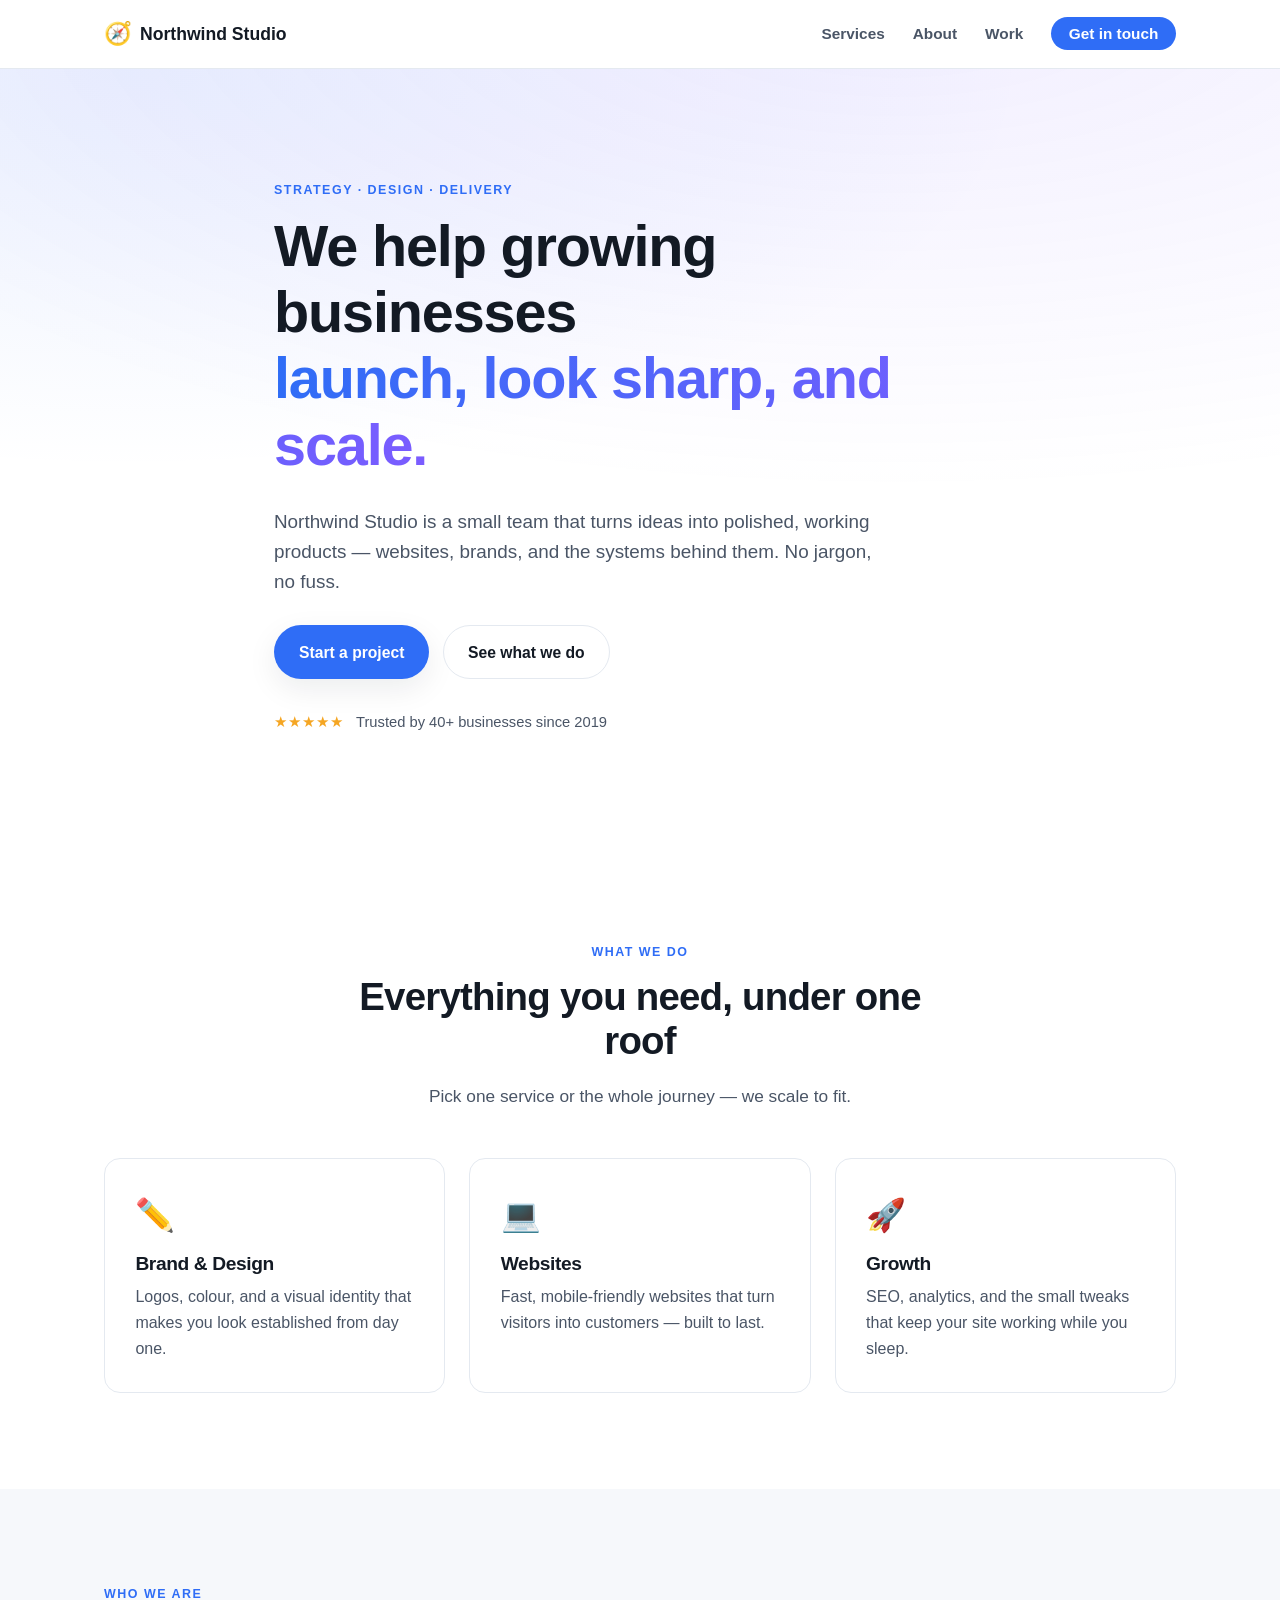
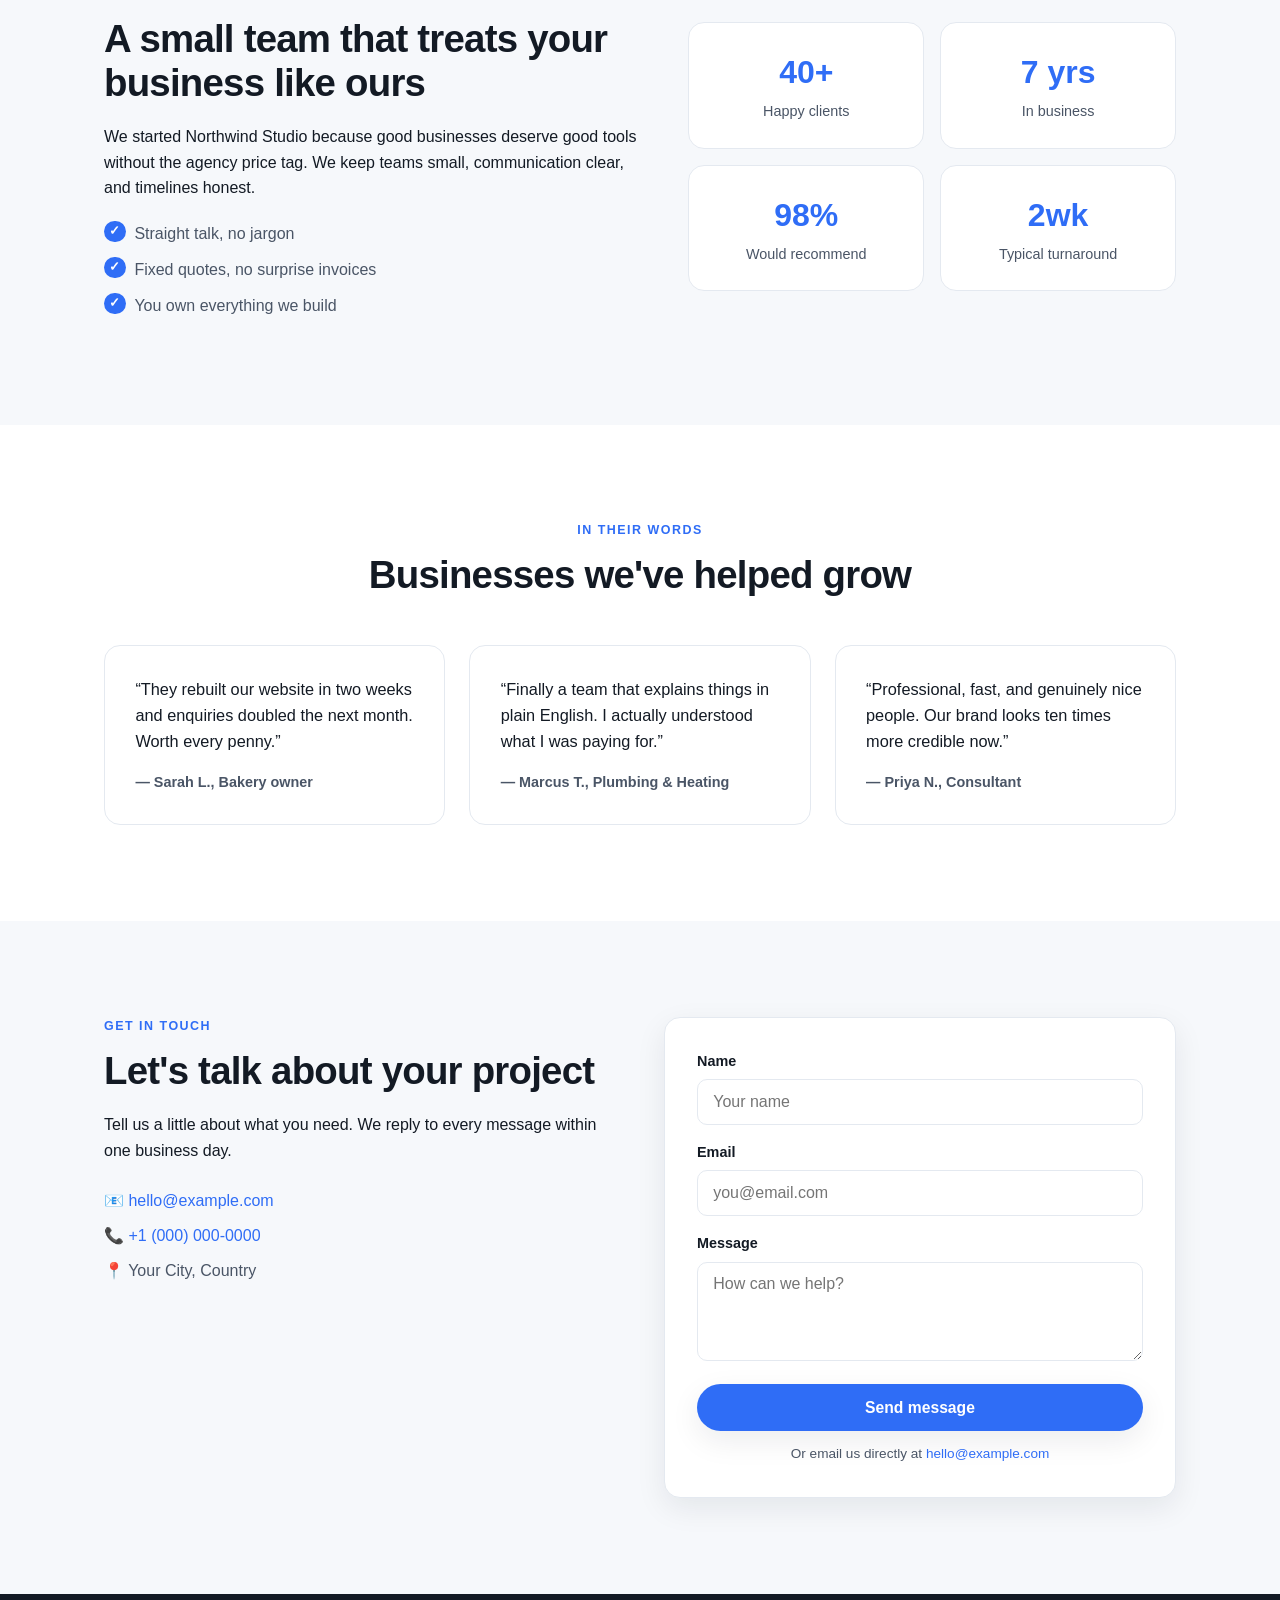
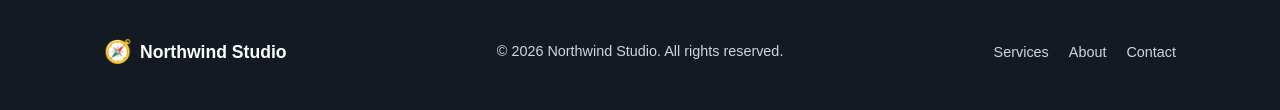
==== index.html @ 4a6dc057 "Add business website: responsive single-page site with hero, services, about, testimonials, and cont" ====
<!DOCTYPE html>
<html lang="en">
<head>
  <meta charset="UTF-8" />
  <meta name="viewport" content="width=device-width, initial-scale=1.0" />
  <title>Northwind Studio — Design & Build for Growing Businesses</title>
  <meta name="description" content="Northwind Studio helps growing businesses with strategy, design, and delivery. Get in touch for a free consultation." />

  <!-- Open Graph / social sharing -->
  <meta property="og:title" content="Northwind Studio" />
  <meta property="og:description" content="Design & build for growing businesses." />
  <meta property="og:type" content="website" />

  <link rel="preconnect" href="https://fonts.googleapis.com" />
  <link rel="stylesheet" href="styles.css" />
  <link rel="icon" href="data:image/svg+xml,<svg xmlns=%22http://www.w3.org/2000/svg%22 viewBox=%220 0 100 100%22><text y=%22.9em%22 font-size=%2290%22>🧭</text></svg>" />
</head>
<body>
  <!-- ===== Header ===== -->
  <header class="site-header" id="top">
    <div class="container header-inner">
      <a href="#top" class="brand">
        <span class="brand-mark">🧭</span>
        <span class="brand-name">Northwind&nbsp;Studio</span>
      </a>
      <nav class="nav" aria-label="Primary">
        <button class="nav-toggle" aria-label="Toggle menu" aria-expanded="false">
          <span></span><span></span><span></span>
        </button>
        <ul class="nav-links">
          <li><a href="#services">Services</a></li>
          <li><a href="#about">About</a></li>
          <li><a href="#work">Work</a></li>
          <li><a href="#contact" class="nav-cta">Get in touch</a></li>
        </ul>
      </nav>
    </div>
  </header>

  <main>
    <!-- ===== Hero ===== -->
    <section class="hero">
      <div class="container hero-inner">
        <p class="eyebrow">Strategy · Design · Delivery</p>
        <h1>We help growing businesses<br /><span class="grad">launch, look sharp, and scale.</span></h1>
        <p class="lead">
          Northwind Studio is a small team that turns ideas into polished, working products —
          websites, brands, and the systems behind them. No jargon, no fuss.
        </p>
        <div class="hero-actions">
          <a href="#contact" class="btn btn-primary">Start a project</a>
          <a href="#services" class="btn btn-ghost">See what we do</a>
        </div>
        <div class="trust">
          <span>★★★★★</span>
          <p>Trusted by 40+ businesses since 2019</p>
        </div>
      </div>
    </section>

    <!-- ===== Services ===== -->
    <section class="section" id="services">
      <div class="container">
        <div class="section-head">
          <p class="eyebrow">What we do</p>
          <h2>Everything you need, under one roof</h2>
          <p class="section-sub">Pick one service or the whole journey — we scale to fit.</p>
        </div>
        <div class="grid grid-3">
          <article class="card">
            <div class="card-icon">✏️</div>
            <h3>Brand &amp; Design</h3>
            <p>Logos, colour, and a visual identity that makes you look established from day one.</p>
          </article>
          <article class="card">
            <div class="card-icon">💻</div>
            <h3>Websites</h3>
            <p>Fast, mobile-friendly websites that turn visitors into customers — built to last.</p>
          </article>
          <article class="card">
            <div class="card-icon">🚀</div>
            <h3>Growth</h3>
            <p>SEO, analytics, and the small tweaks that keep your site working while you sleep.</p>
          </article>
        </div>
      </div>
    </section>

    <!-- ===== About ===== -->
    <section class="section section-alt" id="about">
      <div class="container about-inner">
        <div class="about-text">
          <p class="eyebrow">Who we are</p>
          <h2>A small team that treats your business like ours</h2>
          <p>
            We started Northwind Studio because good businesses deserve good tools without the
            agency price tag. We keep teams small, communication clear, and timelines honest.
          </p>
          <ul class="checklist">
            <li>Straight talk, no jargon</li>
            <li>Fixed quotes, no surprise invoices</li>
            <li>You own everything we build</li>
          </ul>
        </div>
        <div class="about-stats">
          <div class="stat"><strong>40+</strong><span>Happy clients</span></div>
          <div class="stat"><strong>7&nbsp;yrs</strong><span>In business</span></div>
          <div class="stat"><strong>98%</strong><span>Would recommend</span></div>
          <div class="stat"><strong>2wk</strong><span>Typical turnaround</span></div>
        </div>
      </div>
    </section>

    <!-- ===== Work / testimonials ===== -->
    <section class="section" id="work">
      <div class="container">
        <div class="section-head">
          <p class="eyebrow">In their words</p>
          <h2>Businesses we've helped grow</h2>
        </div>
        <div class="grid grid-3">
          <blockquote class="quote">
            <p>“They rebuilt our website in two weeks and enquiries doubled the next month. Worth every penny.”</p>
            <footer>— Sarah L., Bakery owner</footer>
          </blockquote>
          <blockquote class="quote">
            <p>“Finally a team that explains things in plain English. I actually understood what I was paying for.”</p>
            <footer>— Marcus T., Plumbing &amp; Heating</footer>
          </blockquote>
          <blockquote class="quote">
            <p>“Professional, fast, and genuinely nice people. Our brand looks ten times more credible now.”</p>
            <footer>— Priya N., Consultant</footer>
          </blockquote>
        </div>
      </div>
    </section>

    <!-- ===== Contact ===== -->
    <section class="section section-alt" id="contact">
      <div class="container contact-inner">
        <div class="contact-text">
          <p class="eyebrow">Get in touch</p>
          <h2>Let's talk about your project</h2>
          <p>Tell us a little about what you need. We reply to every message within one business day.</p>
          <ul class="contact-details">
            <li>📧 <a href="mailto:hello@example.com">hello@example.com</a></li>
            <li>📞 <a href="tel:+10000000000">+1 (000) 000-0000</a></li>
            <li>📍 Your City, Country</li>
          </ul>
        </div>
        <!-- NOTE: Replace the form 'action' below with your free Formspree endpoint (see README) -->
        <form class="contact-form" action="https://formspree.io/f/your-form-id" method="POST">
          <label>
            Name
            <input type="text" name="name" required placeholder="Your name" />
          </label>
          <label>
            Email
            <input type="email" name="email" required placeholder="you@email.com" />
          </label>
          <label>
            Message
            <textarea name="message" rows="4" required placeholder="How can we help?"></textarea>
          </label>
          <button type="submit" class="btn btn-primary btn-block">Send message</button>
          <p class="form-note">Or email us directly at <a href="mailto:hello@example.com">hello@example.com</a></p>
        </form>
      </div>
    </section>
  </main>

  <!-- ===== Footer ===== -->
  <footer class="site-footer">
    <div class="container footer-inner">
      <div class="brand">
        <span class="brand-mark">🧭</span>
        <span class="brand-name">Northwind&nbsp;Studio</span>
      </div>
      <p class="footer-copy">© <span id="year"></span> Northwind Studio. All rights reserved.</p>
      <ul class="footer-links">
        <li><a href="#services">Services</a></li>
        <li><a href="#about">About</a></li>
        <li><a href="#contact">Contact</a></li>
      </ul>
    </div>
  </footer>

  <script src="script.js"></script>
</body>
</html>
---- styles.css ----
/* ===== Design tokens ===== */
:root {
  --bg: #ffffff;
  --bg-alt: #f6f8fb;
  --ink: #131a24;
  --ink-soft: #4a5566;
  --brand: #2f6df6;
  --brand-2: #7b5cff;
  --line: #e4e9f0;
  --radius: 16px;
  --shadow: 0 10px 30px rgba(19, 26, 36, 0.08);
  --container: 1120px;
  --font: -apple-system, BlinkMacSystemFont, "Segoe UI", Roboto, Helvetica, Arial, sans-serif;
}

* { box-sizing: border-box; }
html { scroll-behavior: smooth; }
body {
  margin: 0;
  font-family: var(--font);
  color: var(--ink);
  background: var(--bg);
  line-height: 1.6;
  -webkit-font-smoothing: antialiased;
}
h1, h2, h3 { line-height: 1.15; letter-spacing: -0.02em; margin: 0 0 0.5em; }
h1 { font-size: clamp(2.1rem, 5vw, 3.6rem); font-weight: 800; }
h2 { font-size: clamp(1.6rem, 3.5vw, 2.4rem); font-weight: 750; }
h3 { font-size: 1.2rem; font-weight: 700; }
p { margin: 0 0 1rem; }
a { color: inherit; text-decoration: none; }

.container { width: 100%; max-width: var(--container); margin: 0 auto; padding: 0 24px; }
.grad {
  background: linear-gradient(90deg, var(--brand), var(--brand-2));
  -webkit-background-clip: text; background-clip: text; color: transparent;
}
.eyebrow {
  text-transform: uppercase; letter-spacing: 0.12em; font-size: 0.78rem;
  font-weight: 700; color: var(--brand); margin: 0 0 0.75rem;
}

/* ===== Buttons ===== */
.btn {
  display: inline-block; padding: 0.85rem 1.5rem; border-radius: 999px;
  font-weight: 650; font-size: 0.98rem; cursor: pointer; border: 1.5px solid transparent;
  transition: transform 0.15s ease, box-shadow 0.15s ease, background 0.15s ease;
}
.btn:hover { transform: translateY(-2px); }
.btn-primary { background: var(--brand); color: #fff; box-shadow: var(--shadow); }
.btn-primary:hover { background: #1f5be0; }
.btn-ghost { border-color: var(--line); color: var(--ink); }
.btn-ghost:hover { border-color: var(--brand); color: var(--brand); }
.btn-block { width: 100%; text-align: center; }

/* ===== Header ===== */
.site-header {
  position: sticky; top: 0; z-index: 50;
  background: rgba(255, 255, 255, 0.85); backdrop-filter: blur(10px);
  border-bottom: 1px solid var(--line);
}
.header-inner { display: flex; align-items: center; justify-content: space-between; height: 68px; }
.brand { display: flex; align-items: center; gap: 0.5rem; font-weight: 800; font-size: 1.1rem; }
.brand-mark { font-size: 1.4rem; }
.nav-links { display: flex; align-items: center; gap: 1.75rem; list-style: none; margin: 0; padding: 0; }
.nav-links a { color: var(--ink-soft); font-weight: 550; font-size: 0.96rem; }
.nav-links a:hover { color: var(--ink); }
.nav-cta { background: var(--brand); color: #fff !important; padding: 0.5rem 1.1rem; border-radius: 999px; }
.nav-cta:hover { background: #1f5be0; }
.nav-toggle { display: none; flex-direction: column; gap: 5px; background: none; border: 0; cursor: pointer; padding: 8px; }
.nav-toggle span { width: 24px; height: 2px; background: var(--ink); border-radius: 2px; transition: 0.2s; }

/* ===== Hero ===== */
.hero { padding: clamp(3.5rem, 9vw, 7rem) 0; background:
  radial-gradient(1200px 500px at 70% -10%, rgba(123, 92, 255, 0.10), transparent),
  radial-gradient(900px 400px at 10% 0%, rgba(47, 109, 246, 0.10), transparent); }
.hero-inner { max-width: 780px; }
.lead { font-size: 1.18rem; color: var(--ink-soft); max-width: 620px; }
.hero-actions { display: flex; gap: 0.85rem; flex-wrap: wrap; margin: 1.75rem 0 2rem; }
.trust { display: flex; align-items: center; gap: 0.75rem; color: var(--ink-soft); font-size: 0.92rem; }
.trust span { color: #f5a623; letter-spacing: 1px; }
.trust p { margin: 0; }

/* ===== Sections ===== */
.section { padding: clamp(3.5rem, 8vw, 6rem) 0; }
.section-alt { background: var(--bg-alt); }
.section-head { text-align: center; max-width: 640px; margin: 0 auto 3rem; }
.section-sub { color: var(--ink-soft); font-size: 1.08rem; }

/* ===== Grid / cards ===== */
.grid { display: grid; gap: 1.5rem; }
.grid-3 { grid-template-columns: repeat(3, 1fr); }
.card {
  background: var(--bg); border: 1px solid var(--line); border-radius: var(--radius);
  padding: 1.9rem; transition: transform 0.18s ease, box-shadow 0.18s ease;
}
.card:hover { transform: translateY(-4px); box-shadow: var(--shadow); }
.card-icon { font-size: 2rem; margin-bottom: 0.75rem; }
.card p { color: var(--ink-soft); margin: 0; }

/* ===== About ===== */
.about-inner { display: grid; grid-template-columns: 1.1fr 1fr; gap: 3rem; align-items: center; }
.checklist { list-style: none; padding: 0; margin: 1.25rem 0 0; }
.checklist li { position: relative; padding-left: 1.9rem; margin-bottom: 0.65rem; color: var(--ink-soft); }
.checklist li::before {
  content: "✓"; position: absolute; left: 0; top: 0;
  width: 1.35rem; height: 1.35rem; background: var(--brand); color: #fff;
  border-radius: 50%; display: grid; place-items: center; font-size: 0.8rem; font-weight: 700;
}
.about-stats { display: grid; grid-template-columns: 1fr 1fr; gap: 1rem; }
.stat {
  background: var(--bg); border: 1px solid var(--line); border-radius: var(--radius);
  padding: 1.5rem; text-align: center;
}
.stat strong { display: block; font-size: 2rem; font-weight: 800; color: var(--brand); }
.stat span { color: var(--ink-soft); font-size: 0.9rem; }

/* ===== Quotes ===== */
.quote {
  margin: 0; background: var(--bg); border: 1px solid var(--line);
  border-radius: var(--radius); padding: 1.9rem;
}
.quote p { font-size: 1.02rem; }
.quote footer { color: var(--ink-soft); font-size: 0.9rem; font-weight: 600; }

/* ===== Contact ===== */
.contact-inner { display: grid; grid-template-columns: 1fr 1fr; gap: 3rem; align-items: start; }
.contact-details { list-style: none; padding: 0; margin: 1.5rem 0 0; }
.contact-details li { margin-bottom: 0.6rem; color: var(--ink-soft); }
.contact-details a { color: var(--brand); }
.contact-form {
  background: var(--bg); border: 1px solid var(--line);
  border-radius: var(--radius); padding: 2rem; box-shadow: var(--shadow);
}
.contact-form label { display: block; font-weight: 600; font-size: 0.9rem; margin-bottom: 1rem; }
.contact-form input, .contact-form textarea {
  width: 100%; margin-top: 0.4rem; padding: 0.8rem 0.95rem;
  border: 1.5px solid var(--line); border-radius: 10px; font-family: inherit; font-size: 1rem;
}
.contact-form input:focus, .contact-form textarea:focus {
  outline: none; border-color: var(--brand); box-shadow: 0 0 0 3px rgba(47, 109, 246, 0.15);
}
.form-note { font-size: 0.85rem; color: var(--ink-soft); text-align: center; margin: 0.75rem 0 0; }
.form-note a { color: var(--brand); }

/* ===== Footer ===== */
.site-footer { background: var(--ink); color: #cfd6e0; padding: 2.5rem 0; }
.footer-inner { display: flex; align-items: center; justify-content: space-between; flex-wrap: wrap; gap: 1rem; }
.site-footer .brand { color: #fff; }
.footer-copy { margin: 0; font-size: 0.9rem; }
.footer-links { display: flex; gap: 1.25rem; list-style: none; margin: 0; padding: 0; }
.footer-links a { color: #cfd6e0; font-size: 0.9rem; }
.footer-links a:hover { color: #fff; }

/* ===== Responsive ===== */
@media (max-width: 860px) {
  .grid-3 { grid-template-columns: 1fr; }
  .about-inner, .contact-inner { grid-template-columns: 1fr; }
  .nav-toggle { display: flex; }
  .nav-links {
    position: absolute; top: 68px; right: 0; left: 0;
    flex-direction: column; align-items: flex-start; gap: 0;
    background: var(--bg); border-bottom: 1px solid var(--line);
    padding: 0.5rem 24px 1rem; display: none;
  }
  .nav-links.open { display: flex; }
  .nav-links li { width: 100%; padding: 0.6rem 0; }
  .nav-cta { display: inline-block; }
}
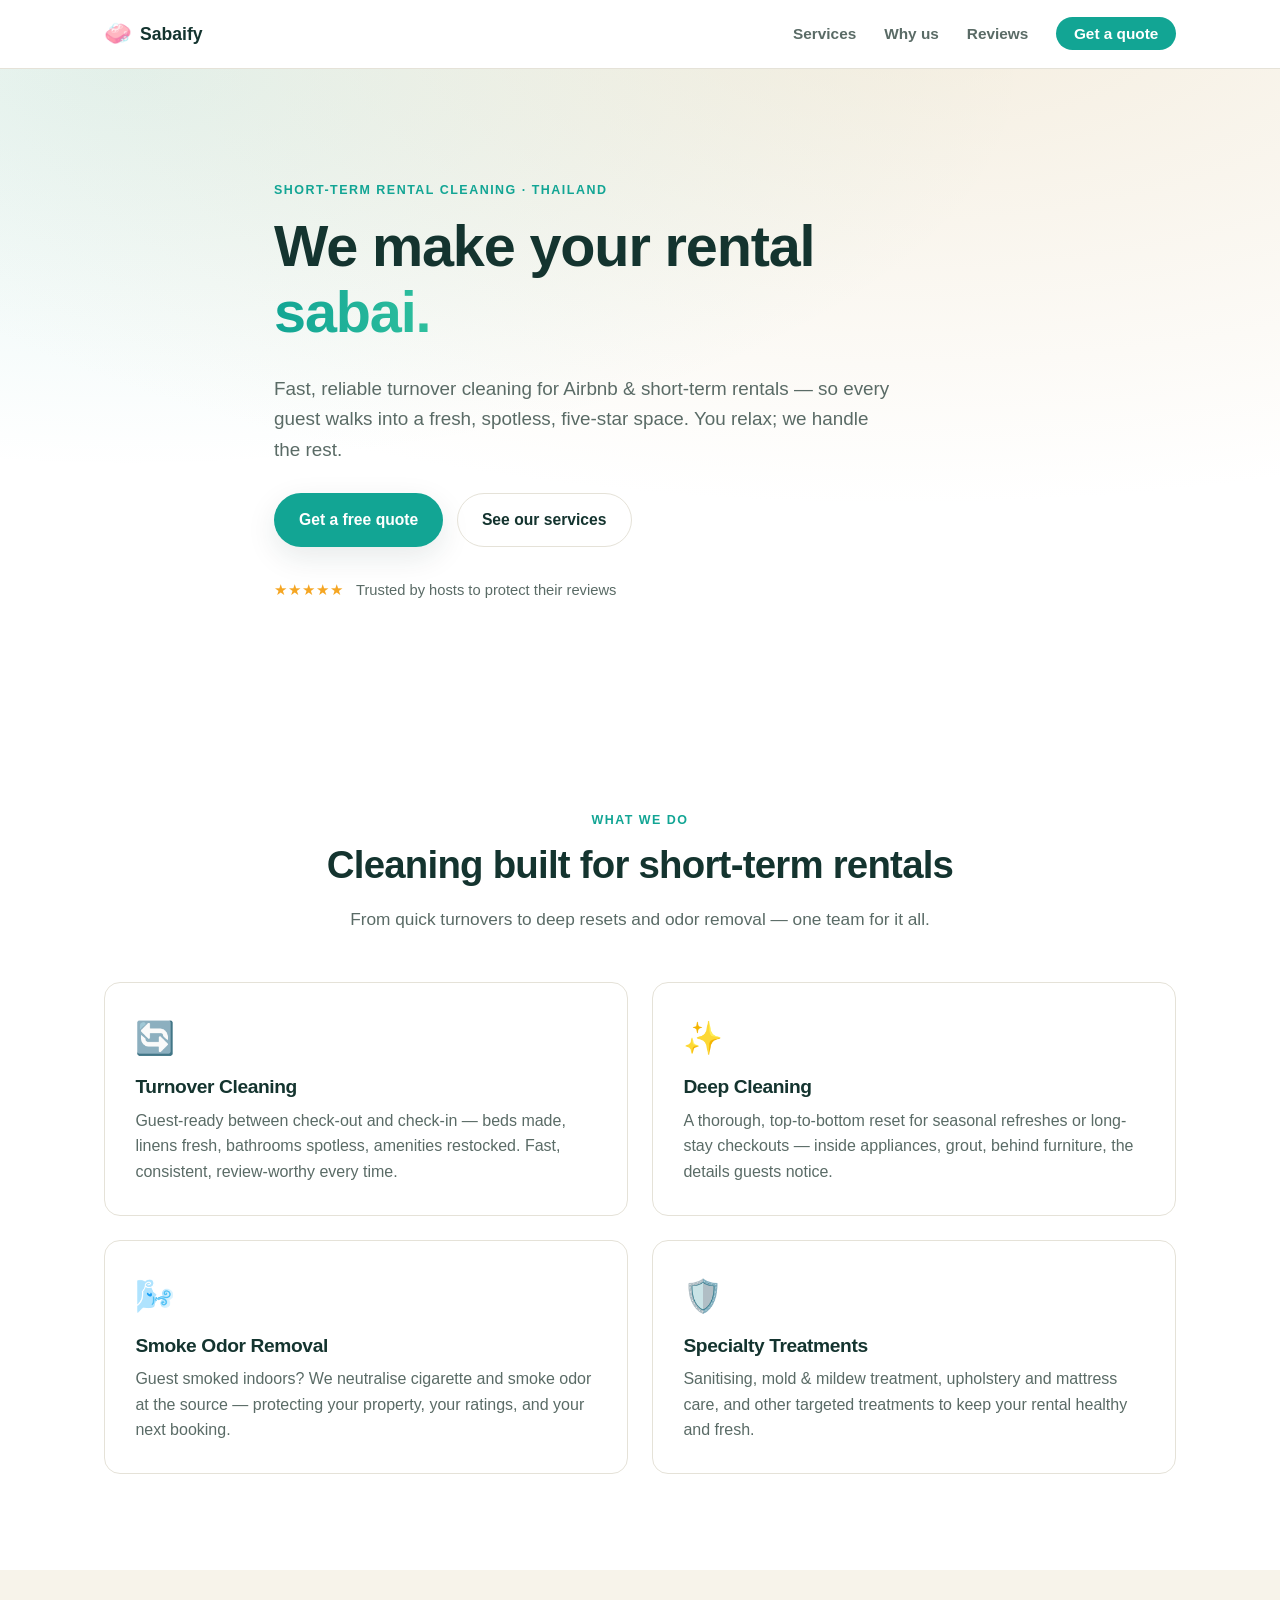
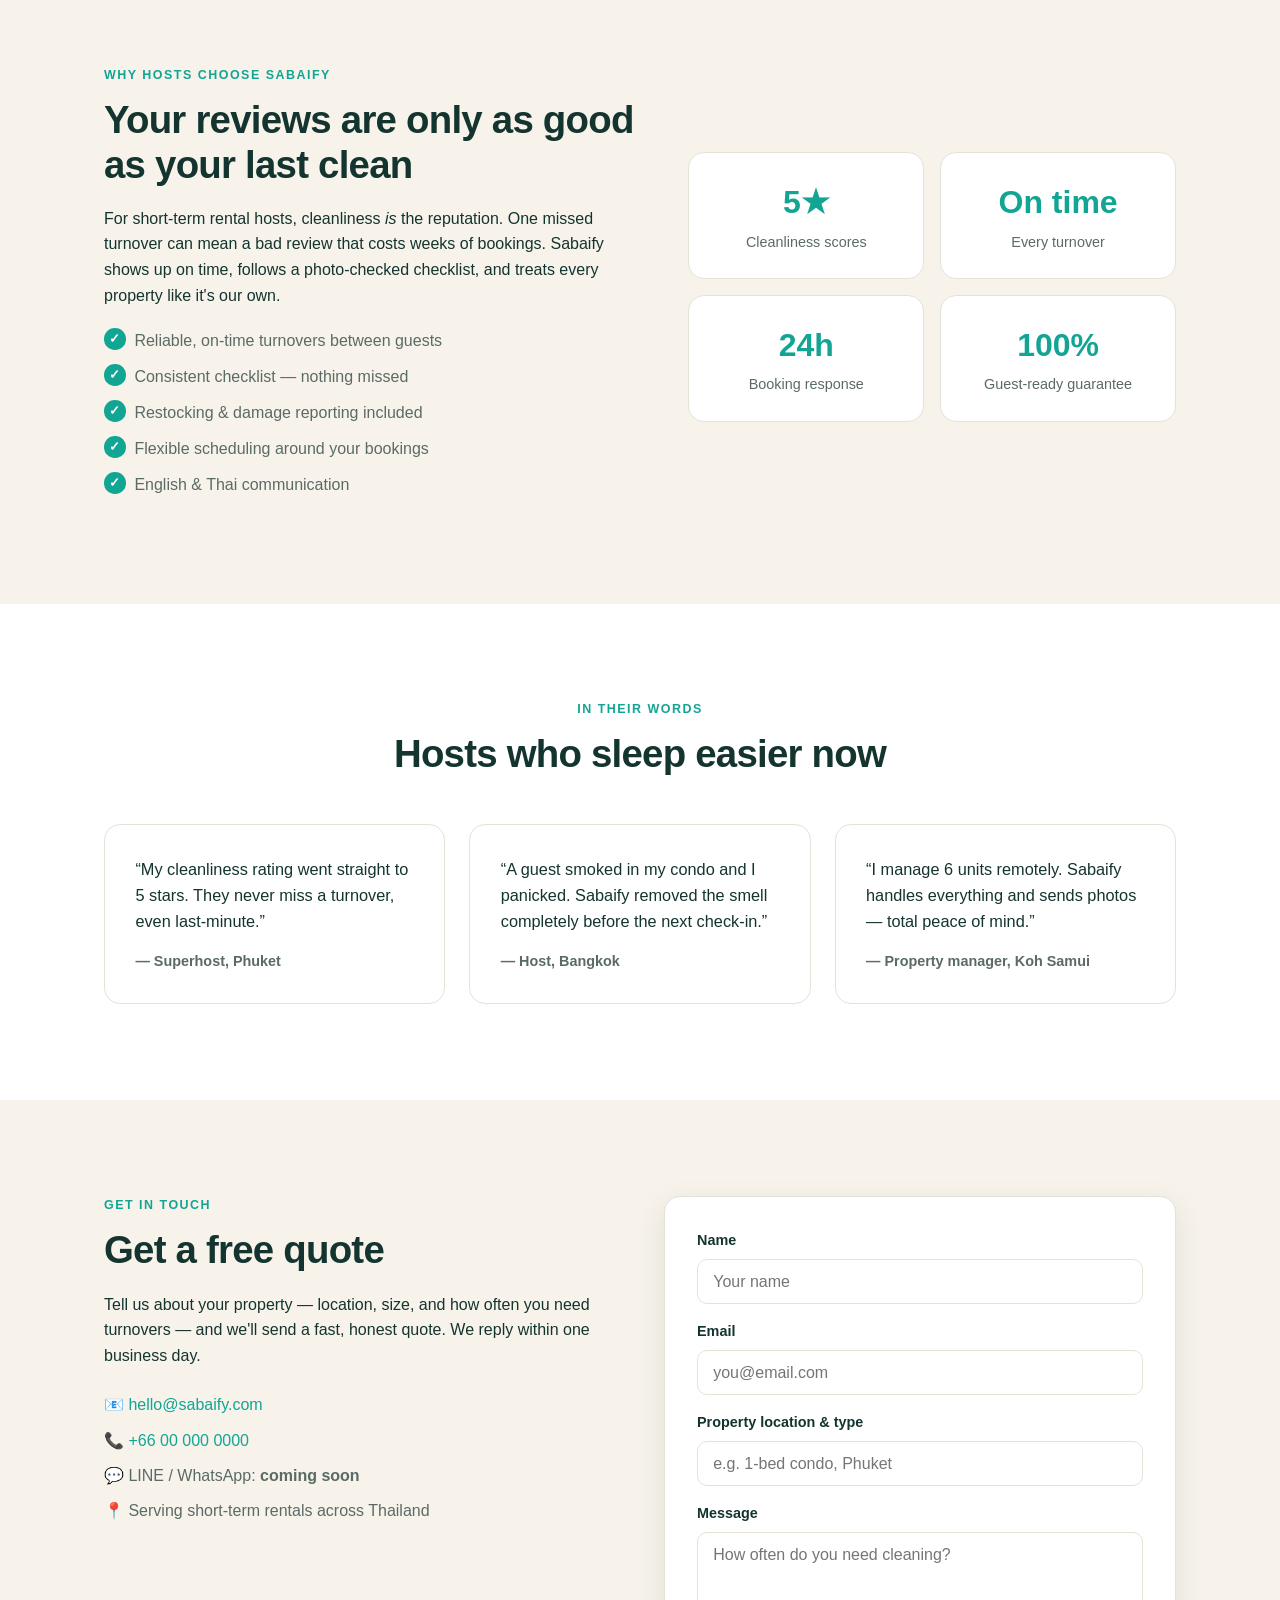
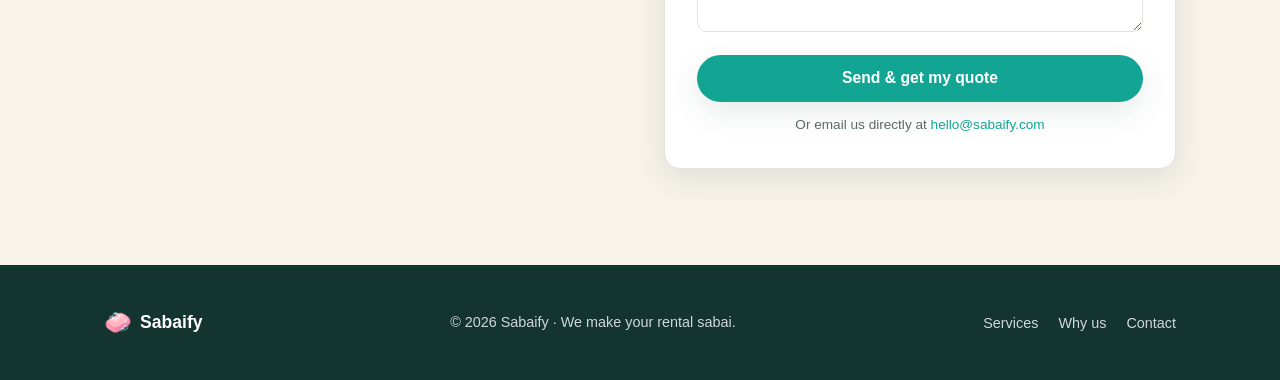
==== commit 31d649b4: "Rebrand site to Sabaify: STR cleaning content, tropical teal + sand palette - Update hero, services " ====
--- a/index.html
+++ b/index.html
@@ -3,25 +3,24 @@
 <head>
   <meta charset="UTF-8" />
   <meta name="viewport" content="width=device-width, initial-scale=1.0" />
-  <title>Northwind Studio — Design & Build for Growing Businesses</title>
-  <meta name="description" content="Northwind Studio helps growing businesses with strategy, design, and delivery. Get in touch for a free consultation." />
+  <title>Sabaify — Airbnb & Short-Term Rental Cleaning in Thailand</title>
+  <meta name="description" content="Sabaify makes your short-term rental sabai — fresh, spotless and guest-ready. Turnover cleaning, deep cleans, smoke odor removal and specialty treatments across Thailand." />
 
   <!-- Open Graph / social sharing -->
-  <meta property="og:title" content="Northwind Studio" />
-  <meta property="og:description" content="Design & build for growing businesses." />
+  <meta property="og:title" content="Sabaify — We make your rental sabai" />
+  <meta property="og:description" content="Turnover cleaning, deep cleans, smoke odor removal & treatments for short-term rentals in Thailand." />
   <meta property="og:type" content="website" />
 
-  <link rel="preconnect" href="https://fonts.googleapis.com" />
   <link rel="stylesheet" href="styles.css" />
-  <link rel="icon" href="data:image/svg+xml,<svg xmlns=%22http://www.w3.org/2000/svg%22 viewBox=%220 0 100 100%22><text y=%22.9em%22 font-size=%2290%22>🧭</text></svg>" />
+  <link rel="icon" href="data:image/svg+xml,<svg xmlns=%22http://www.w3.org/2000/svg%22 viewBox=%220 0 100 100%22><text y=%22.9em%22 font-size=%2290%22>🧼</text></svg>" />
 </head>
 <body>
   <!-- ===== Header ===== -->
   <header class="site-header" id="top">
     <div class="container header-inner">
       <a href="#top" class="brand">
-        <span class="brand-mark">🧭</span>
-        <span class="brand-name">Northwind&nbsp;Studio</span>
+        <span class="brand-mark">🧼</span>
+        <span class="brand-name">Sabaify</span>
       </a>
       <nav class="nav" aria-label="Primary">
         <button class="nav-toggle" aria-label="Toggle menu" aria-expanded="false">
@@ -29,9 +28,9 @@
         </button>
         <ul class="nav-links">
           <li><a href="#services">Services</a></li>
-          <li><a href="#about">About</a></li>
-          <li><a href="#work">Work</a></li>
-          <li><a href="#contact" class="nav-cta">Get in touch</a></li>
+          <li><a href="#why">Why us</a></li>
+          <li><a href="#reviews">Reviews</a></li>
+          <li><a href="#contact" class="nav-cta">Get a quote</a></li>
         </ul>
       </nav>
     </div>
@@ -41,19 +40,19 @@
     <!-- ===== Hero ===== -->
     <section class="hero">
       <div class="container hero-inner">
-        <p class="eyebrow">Strategy · Design · Delivery</p>
-        <h1>We help growing businesses<br /><span class="grad">launch, look sharp, and scale.</span></h1>
+        <p class="eyebrow">Short-term rental cleaning · Thailand</p>
+        <h1>We make your rental<br /><span class="grad">sabai.</span></h1>
         <p class="lead">
-          Northwind Studio is a small team that turns ideas into polished, working products —
-          websites, brands, and the systems behind them. No jargon, no fuss.
+          Fast, reliable turnover cleaning for Airbnb &amp; short-term rentals — so every guest
+          walks into a fresh, spotless, five-star space. You relax; we handle the rest.
         </p>
         <div class="hero-actions">
-          <a href="#contact" class="btn btn-primary">Start a project</a>
-          <a href="#services" class="btn btn-ghost">See what we do</a>
+          <a href="#contact" class="btn btn-primary">Get a free quote</a>
+          <a href="#services" class="btn btn-ghost">See our services</a>
         </div>
         <div class="trust">
           <span>★★★★★</span>
-          <p>Trusted by 40+ businesses since 2019</p>
+          <p>Trusted by hosts to protect their reviews</p>
         </div>
       </div>
     </section>
@@ -63,73 +62,81 @@
       <div class="container">
         <div class="section-head">
           <p class="eyebrow">What we do</p>
-          <h2>Everything you need, under one roof</h2>
-          <p class="section-sub">Pick one service or the whole journey — we scale to fit.</p>
-        </div>
-        <div class="grid grid-3">
-          <article class="card">
-            <div class="card-icon">✏️</div>
-            <h3>Brand &amp; Design</h3>
-            <p>Logos, colour, and a visual identity that makes you look established from day one.</p>
-          </article>
-          <article class="card">
-            <div class="card-icon">💻</div>
-            <h3>Websites</h3>
-            <p>Fast, mobile-friendly websites that turn visitors into customers — built to last.</p>
-          </article>
-          <article class="card">
-            <div class="card-icon">🚀</div>
-            <h3>Growth</h3>
-            <p>SEO, analytics, and the small tweaks that keep your site working while you sleep.</p>
-          </article>
-        </div>
-      </div>
-    </section>
-
-    <!-- ===== About ===== -->
-    <section class="section section-alt" id="about">
+          <h2>Cleaning built for short-term rentals</h2>
+          <p class="section-sub">From quick turnovers to deep resets and odor removal — one team for it all.</p>
+        </div>
+        <div class="grid grid-2x2">
+          <article class="card">
+            <div class="card-icon">🔄</div>
+            <h3>Turnover Cleaning</h3>
+            <p>Guest-ready between check-out and check-in — beds made, linens fresh, bathrooms spotless, amenities restocked. Fast, consistent, review-worthy every time.</p>
+          </article>
+          <article class="card">
+            <div class="card-icon">✨</div>
+            <h3>Deep Cleaning</h3>
+            <p>A thorough, top-to-bottom reset for seasonal refreshes or long-stay checkouts — inside appliances, grout, behind furniture, the details guests notice.</p>
+          </article>
+          <article class="card">
+            <div class="card-icon">🌬️</div>
+            <h3>Smoke Odor Removal</h3>
+            <p>Guest smoked indoors? We neutralise cigarette and smoke odor at the source — protecting your property, your ratings, and your next booking.</p>
+          </article>
+          <article class="card">
+            <div class="card-icon">🛡️</div>
+            <h3>Specialty Treatments</h3>
+            <p>Sanitising, mold &amp; mildew treatment, upholstery and mattress care, and other targeted treatments to keep your rental healthy and fresh.</p>
+          </article>
+        </div>
+      </div>
+    </section>
+
+    <!-- ===== Why us ===== -->
+    <section class="section section-alt" id="why">
       <div class="container about-inner">
         <div class="about-text">
-          <p class="eyebrow">Who we are</p>
-          <h2>A small team that treats your business like ours</h2>
+          <p class="eyebrow">Why hosts choose Sabaify</p>
+          <h2>Your reviews are only as good as your last clean</h2>
           <p>
-            We started Northwind Studio because good businesses deserve good tools without the
-            agency price tag. We keep teams small, communication clear, and timelines honest.
+            For short-term rental hosts, cleanliness <em>is</em> the reputation. One missed
+            turnover can mean a bad review that costs weeks of bookings. Sabaify shows up on
+            time, follows a photo-checked checklist, and treats every property like it's our own.
           </p>
           <ul class="checklist">
-            <li>Straight talk, no jargon</li>
-            <li>Fixed quotes, no surprise invoices</li>
-            <li>You own everything we build</li>
+            <li>Reliable, on-time turnovers between guests</li>
+            <li>Consistent checklist — nothing missed</li>
+            <li>Restocking &amp; damage reporting included</li>
+            <li>Flexible scheduling around your bookings</li>
+            <li>English &amp; Thai communication</li>
           </ul>
         </div>
         <div class="about-stats">
-          <div class="stat"><strong>40+</strong><span>Happy clients</span></div>
-          <div class="stat"><strong>7&nbsp;yrs</strong><span>In business</span></div>
-          <div class="stat"><strong>98%</strong><span>Would recommend</span></div>
-          <div class="stat"><strong>2wk</strong><span>Typical turnaround</span></div>
-        </div>
-      </div>
-    </section>
-
-    <!-- ===== Work / testimonials ===== -->
-    <section class="section" id="work">
+          <div class="stat"><strong>5★</strong><span>Cleanliness scores</span></div>
+          <div class="stat"><strong>On&nbsp;time</strong><span>Every turnover</span></div>
+          <div class="stat"><strong>24h</strong><span>Booking response</span></div>
+          <div class="stat"><strong>100%</strong><span>Guest-ready guarantee</span></div>
+        </div>
+      </div>
+    </section>
+
+    <!-- ===== Reviews ===== -->
+    <section class="section" id="reviews">
       <div class="container">
         <div class="section-head">
           <p class="eyebrow">In their words</p>
-          <h2>Businesses we've helped grow</h2>
+          <h2>Hosts who sleep easier now</h2>
         </div>
         <div class="grid grid-3">
           <blockquote class="quote">
-            <p>“They rebuilt our website in two weeks and enquiries doubled the next month. Worth every penny.”</p>
-            <footer>— Sarah L., Bakery owner</footer>
+            <p>“My cleanliness rating went straight to 5 stars. They never miss a turnover, even last-minute.”</p>
+            <footer>— Superhost, Phuket</footer>
           </blockquote>
           <blockquote class="quote">
-            <p>“Finally a team that explains things in plain English. I actually understood what I was paying for.”</p>
-            <footer>— Marcus T., Plumbing &amp; Heating</footer>
+            <p>“A guest smoked in my condo and I panicked. Sabaify removed the smell completely before the next check-in.”</p>
+            <footer>— Host, Bangkok</footer>
           </blockquote>
           <blockquote class="quote">
-            <p>“Professional, fast, and genuinely nice people. Our brand looks ten times more credible now.”</p>
-            <footer>— Priya N., Consultant</footer>
+            <p>“I manage 6 units remotely. Sabaify handles everything and sends photos — total peace of mind.”</p>
+            <footer>— Property manager, Koh Samui</footer>
           </blockquote>
         </div>
       </div>
@@ -140,12 +147,13 @@
       <div class="container contact-inner">
         <div class="contact-text">
           <p class="eyebrow">Get in touch</p>
-          <h2>Let's talk about your project</h2>
-          <p>Tell us a little about what you need. We reply to every message within one business day.</p>
+          <h2>Get a free quote</h2>
+          <p>Tell us about your property — location, size, and how often you need turnovers — and we'll send a fast, honest quote. We reply within one business day.</p>
           <ul class="contact-details">
-            <li>📧 <a href="mailto:hello@example.com">hello@example.com</a></li>
-            <li>📞 <a href="tel:+10000000000">+1 (000) 000-0000</a></li>
-            <li>📍 Your City, Country</li>
+            <li>📧 <a href="mailto:hello@sabaify.com">hello@sabaify.com</a></li>
+            <li>📞 <a href="tel:+66000000000">+66 00 000 0000</a></li>
+            <li>💬 LINE / WhatsApp: <strong>coming soon</strong></li>
+            <li>📍 Serving short-term rentals across Thailand</li>
           </ul>
         </div>
         <!-- NOTE: Replace the form 'action' below with your free Formspree endpoint (see README) -->
@@ -159,11 +167,15 @@
             <input type="email" name="email" required placeholder="you@email.com" />
           </label>
           <label>
+            Property location &amp; type
+            <input type="text" name="property" placeholder="e.g. 1-bed condo, Phuket" />
+          </label>
+          <label>
             Message
-            <textarea name="message" rows="4" required placeholder="How can we help?"></textarea>
-          </label>
-          <button type="submit" class="btn btn-primary btn-block">Send message</button>
-          <p class="form-note">Or email us directly at <a href="mailto:hello@example.com">hello@example.com</a></p>
+            <textarea name="message" rows="4" required placeholder="How often do you need cleaning?"></textarea>
+          </label>
+          <button type="submit" class="btn btn-primary btn-block">Send &amp; get my quote</button>
+          <p class="form-note">Or email us directly at <a href="mailto:hello@sabaify.com">hello@sabaify.com</a></p>
         </form>
       </div>
     </section>
@@ -173,13 +185,13 @@
   <footer class="site-footer">
     <div class="container footer-inner">
       <div class="brand">
-        <span class="brand-mark">🧭</span>
-        <span class="brand-name">Northwind&nbsp;Studio</span>
-      </div>
-      <p class="footer-copy">© <span id="year"></span> Northwind Studio. All rights reserved.</p>
+        <span class="brand-mark">🧼</span>
+        <span class="brand-name">Sabaify</span>
+      </div>
+      <p class="footer-copy">© <span id="year"></span> Sabaify · We make your rental sabai.</p>
       <ul class="footer-links">
         <li><a href="#services">Services</a></li>
-        <li><a href="#about">About</a></li>
+        <li><a href="#why">Why us</a></li>
         <li><a href="#contact">Contact</a></li>
       </ul>
     </div>
--- a/styles.css
+++ b/styles.css
@@ -1,14 +1,15 @@
 /* ===== Design tokens ===== */
 :root {
   --bg: #ffffff;
-  --bg-alt: #f6f8fb;
-  --ink: #131a24;
-  --ink-soft: #4a5566;
-  --brand: #2f6df6;
-  --brand-2: #7b5cff;
-  --line: #e4e9f0;
+  --bg-alt: #f7f3ea;        /* warm sand */
+  --ink: #14342f;           /* deep teal-black */
+  --ink-soft: #5a6b66;
+  --brand: #12a594;         /* fresh teal */
+  --brand-2: #2fbf9e;       /* light teal */
+  --sand: #e7d8b8;          /* accent sand */
+  --line: #e5e2d8;
   --radius: 16px;
-  --shadow: 0 10px 30px rgba(19, 26, 36, 0.08);
+  --shadow: 0 10px 30px rgba(20, 52, 47, 0.10);
   --container: 1120px;
   --font: -apple-system, BlinkMacSystemFont, "Segoe UI", Roboto, Helvetica, Arial, sans-serif;
 }
@@ -48,7 +49,7 @@
 }
 .btn:hover { transform: translateY(-2px); }
 .btn-primary { background: var(--brand); color: #fff; box-shadow: var(--shadow); }
-.btn-primary:hover { background: #1f5be0; }
+.btn-primary:hover { background: #0e8577; }
 .btn-ghost { border-color: var(--line); color: var(--ink); }
 .btn-ghost:hover { border-color: var(--brand); color: var(--brand); }
 .btn-block { width: 100%; text-align: center; }
@@ -66,14 +67,14 @@
 .nav-links a { color: var(--ink-soft); font-weight: 550; font-size: 0.96rem; }
 .nav-links a:hover { color: var(--ink); }
 .nav-cta { background: var(--brand); color: #fff !important; padding: 0.5rem 1.1rem; border-radius: 999px; }
-.nav-cta:hover { background: #1f5be0; }
+.nav-cta:hover { background: #0e8577; }
 .nav-toggle { display: none; flex-direction: column; gap: 5px; background: none; border: 0; cursor: pointer; padding: 8px; }
 .nav-toggle span { width: 24px; height: 2px; background: var(--ink); border-radius: 2px; transition: 0.2s; }
 
 /* ===== Hero ===== */
 .hero { padding: clamp(3.5rem, 9vw, 7rem) 0; background:
-  radial-gradient(1200px 500px at 70% -10%, rgba(123, 92, 255, 0.10), transparent),
-  radial-gradient(900px 400px at 10% 0%, rgba(47, 109, 246, 0.10), transparent); }
+  radial-gradient(1200px 500px at 70% -10%, rgba(231, 216, 184, 0.45), transparent),
+  radial-gradient(900px 400px at 10% 0%, rgba(18, 165, 148, 0.12), transparent); }
 .hero-inner { max-width: 780px; }
 .lead { font-size: 1.18rem; color: var(--ink-soft); max-width: 620px; }
 .hero-actions { display: flex; gap: 0.85rem; flex-wrap: wrap; margin: 1.75rem 0 2rem; }
@@ -90,6 +91,7 @@
 /* ===== Grid / cards ===== */
 .grid { display: grid; gap: 1.5rem; }
 .grid-3 { grid-template-columns: repeat(3, 1fr); }
+.grid-2x2 { grid-template-columns: repeat(2, 1fr); }
 .card {
   background: var(--bg); border: 1px solid var(--line); border-radius: var(--radius);
   padding: 1.9rem; transition: transform 0.18s ease, box-shadow 0.18s ease;
@@ -138,7 +140,7 @@
   border: 1.5px solid var(--line); border-radius: 10px; font-family: inherit; font-size: 1rem;
 }
 .contact-form input:focus, .contact-form textarea:focus {
-  outline: none; border-color: var(--brand); box-shadow: 0 0 0 3px rgba(47, 109, 246, 0.15);
+  outline: none; border-color: var(--brand); box-shadow: 0 0 0 3px rgba(18, 165, 148, 0.18);
 }
 .form-note { font-size: 0.85rem; color: var(--ink-soft); text-align: center; margin: 0.75rem 0 0; }
 .form-note a { color: var(--brand); }
@@ -154,7 +156,7 @@
 
 /* ===== Responsive ===== */
 @media (max-width: 860px) {
-  .grid-3 { grid-template-columns: 1fr; }
+  .grid-3, .grid-2x2 { grid-template-columns: 1fr; }
   .about-inner, .contact-inner { grid-template-columns: 1fr; }
   .nav-toggle { display: flex; }
   .nav-links {
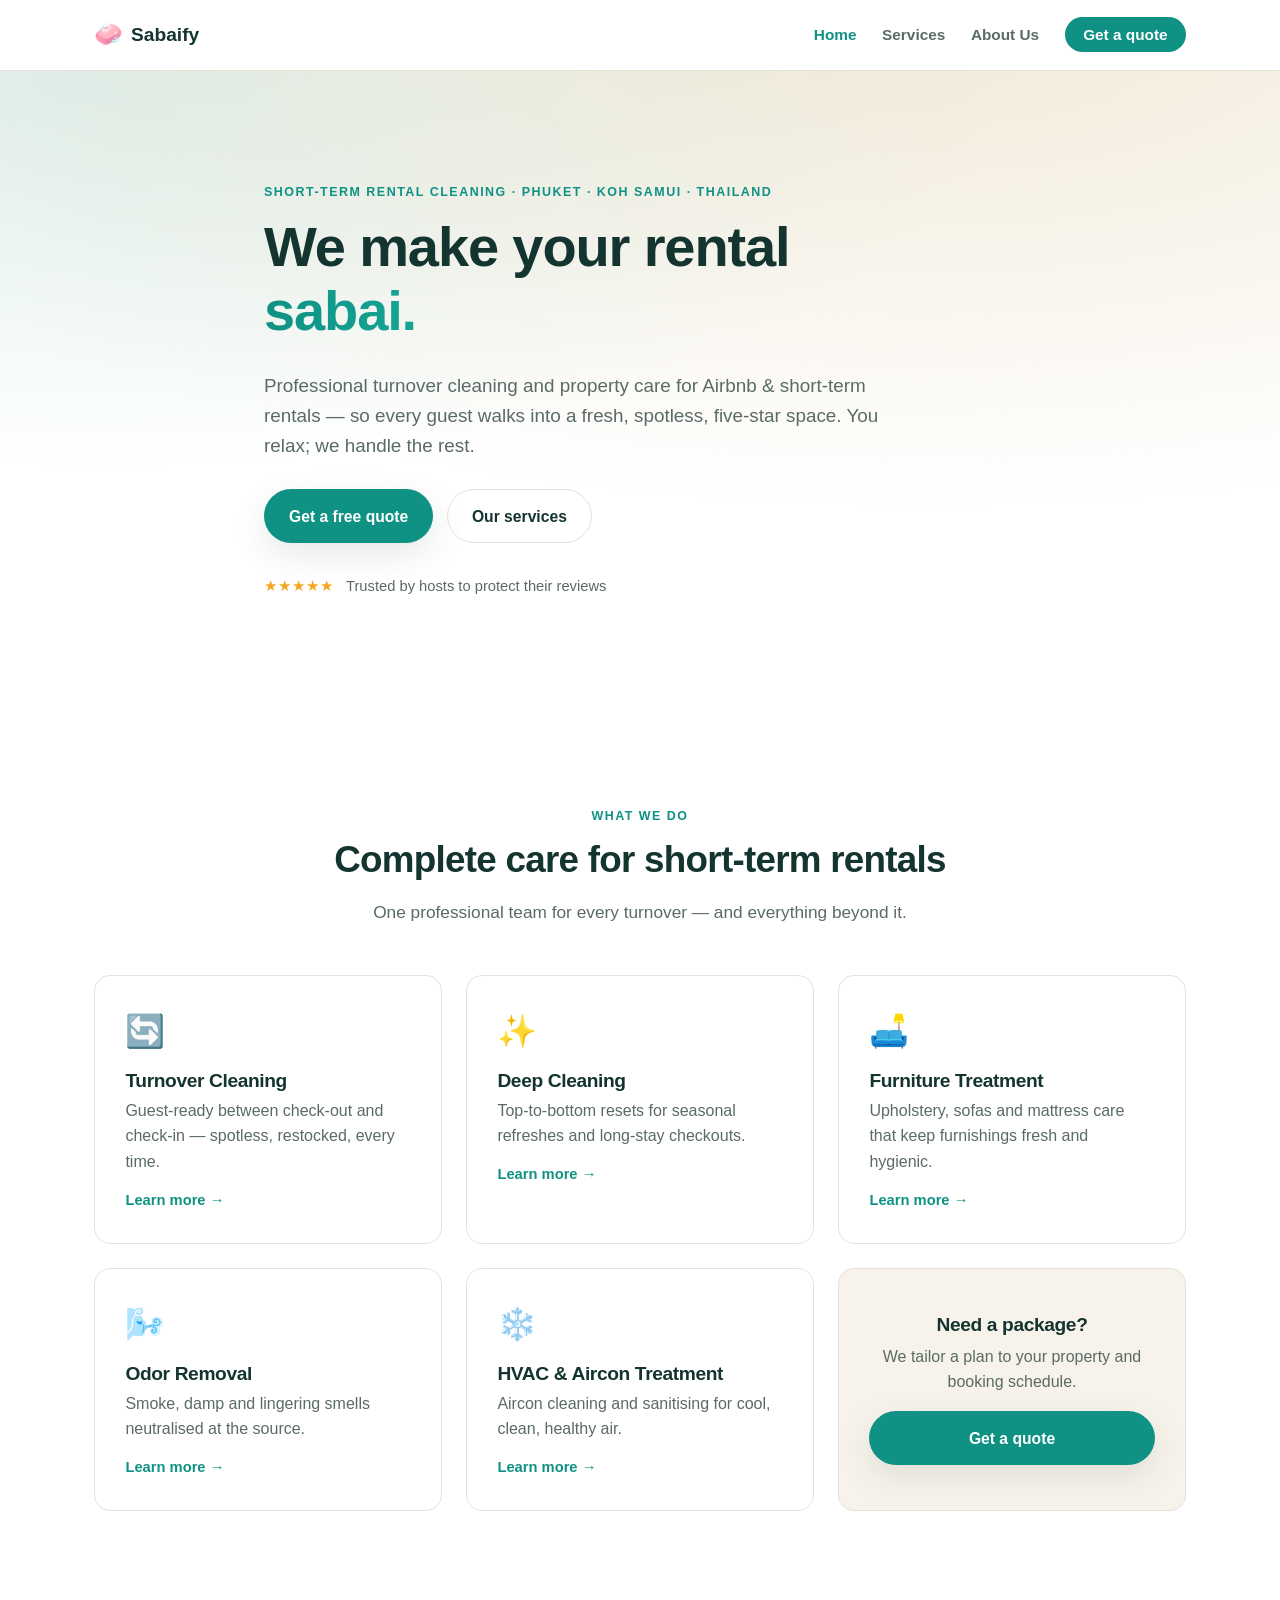
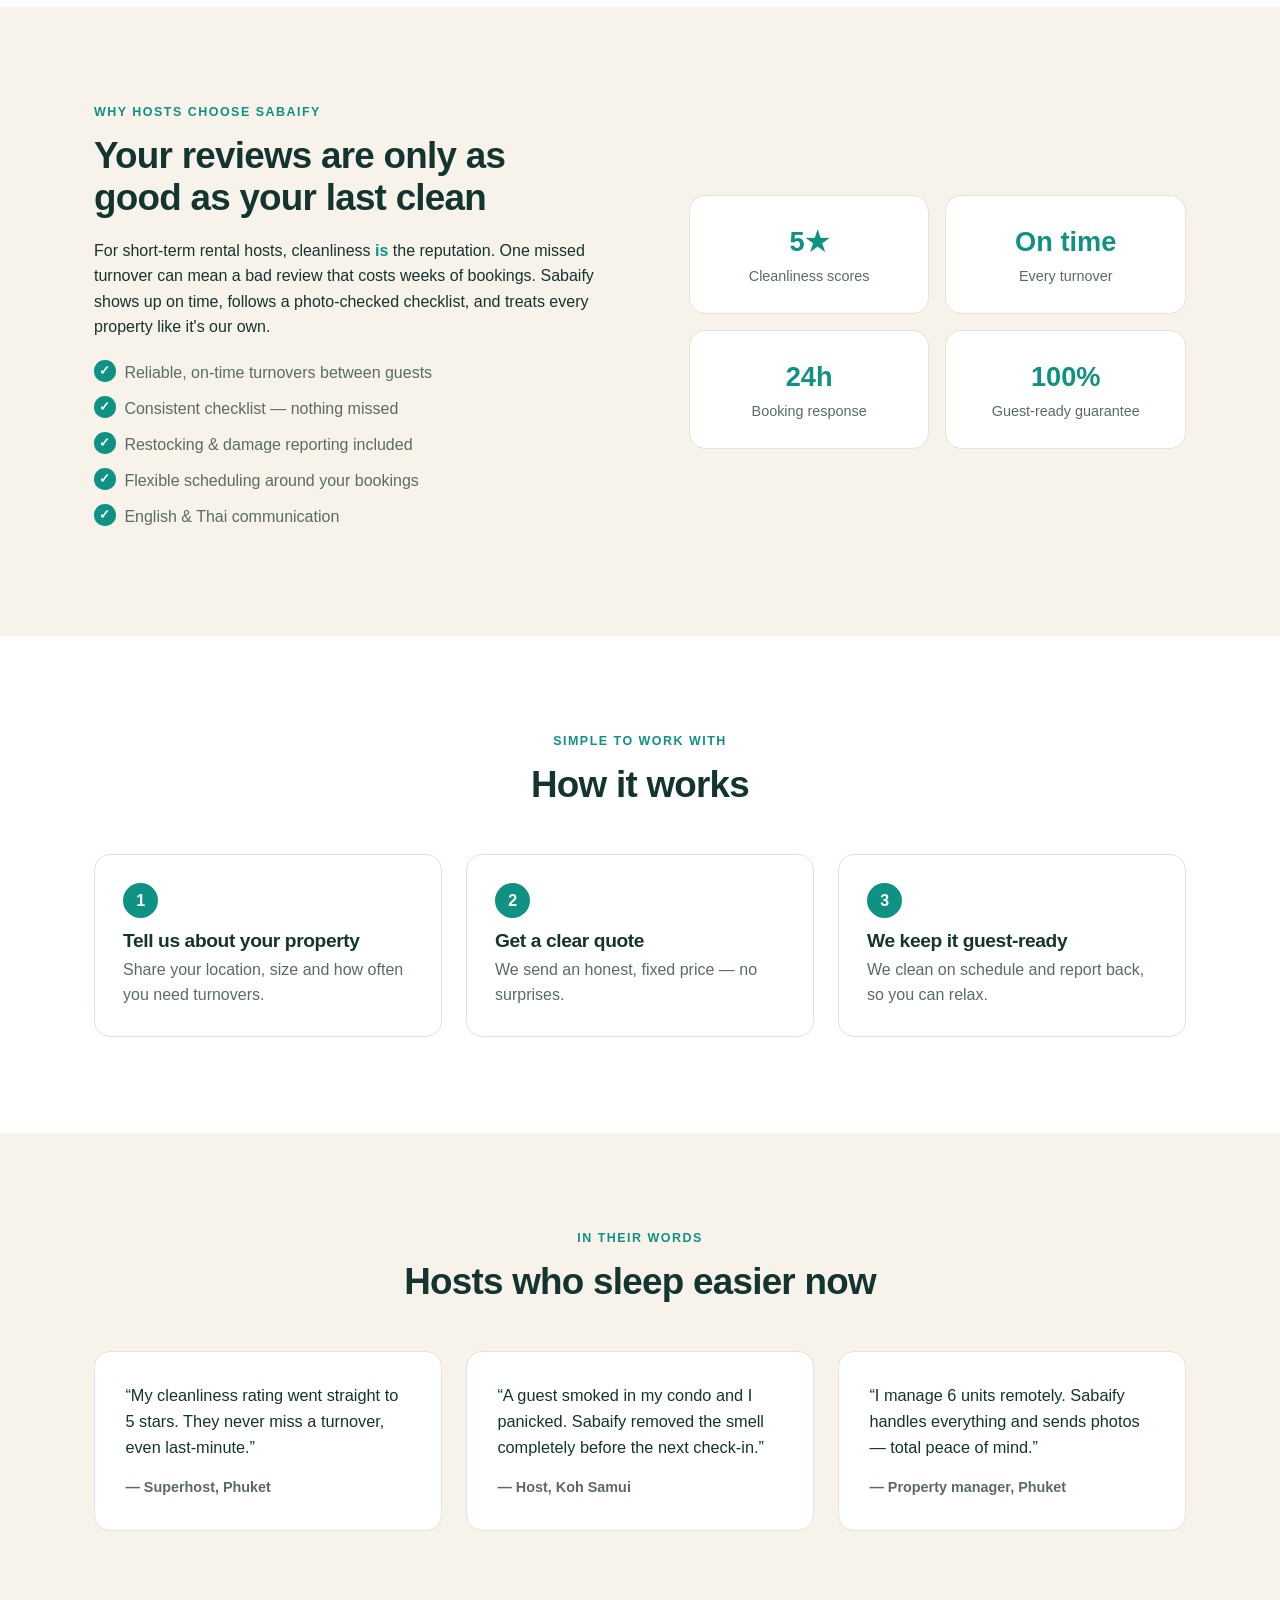
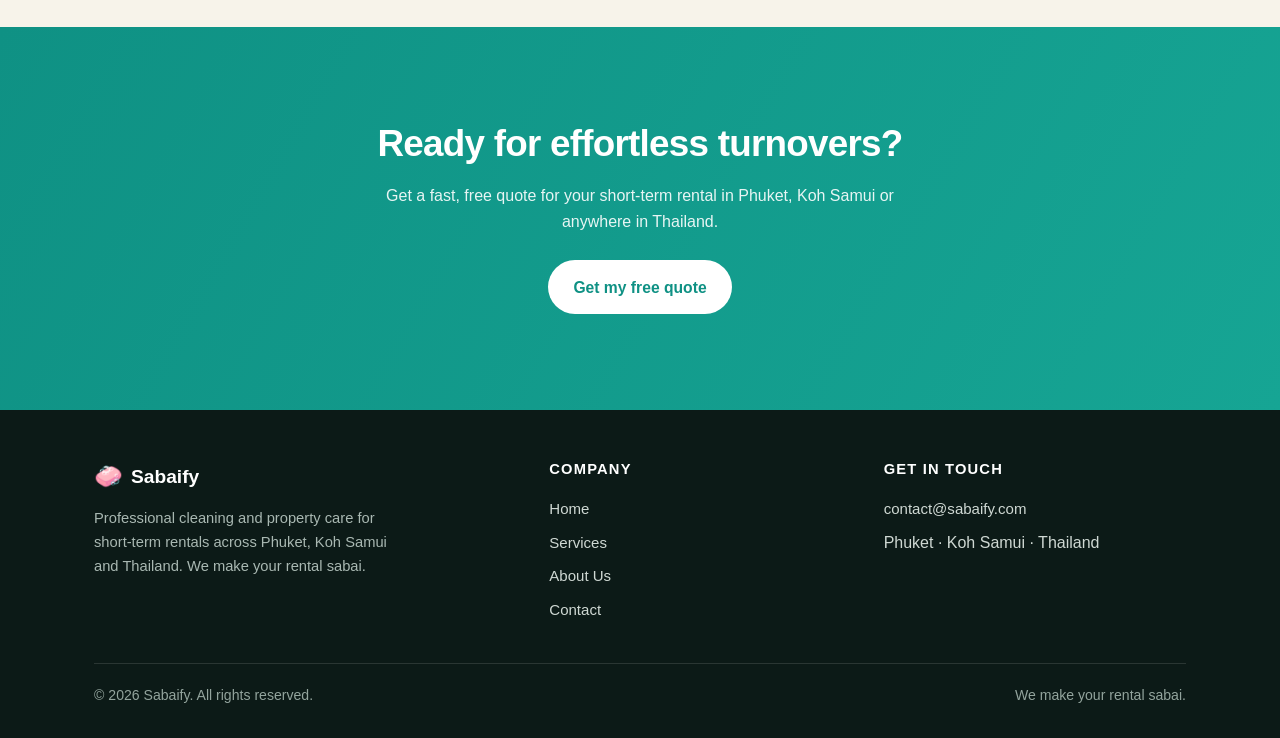
==== commit 62818061: "Expand Sabaify into a professional multi-page site - Add Home, Services, About Us and Contact pages " ====
--- a/index.html
+++ b/index.html
@@ -3,104 +3,74 @@
 <head>
   <meta charset="UTF-8" />
   <meta name="viewport" content="width=device-width, initial-scale=1.0" />
-  <title>Sabaify — Airbnb & Short-Term Rental Cleaning in Thailand</title>
-  <meta name="description" content="Sabaify makes your short-term rental sabai — fresh, spotless and guest-ready. Turnover cleaning, deep cleans, smoke odor removal and specialty treatments across Thailand." />
-
-  <!-- Open Graph / social sharing -->
+  <title>Sabaify — Airbnb & Short-Term Rental Cleaning in Phuket & Koh Samui</title>
+  <meta name="description" content="Sabaify keeps your short-term rental fresh, spotless and guest-ready. Turnover cleaning, deep cleans, furniture treatment, odor removal and aircon care across Phuket, Koh Samui and Thailand." />
   <meta property="og:title" content="Sabaify — We make your rental sabai" />
-  <meta property="og:description" content="Turnover cleaning, deep cleans, smoke odor removal & treatments for short-term rentals in Thailand." />
+  <meta property="og:description" content="Professional short-term rental cleaning in Phuket, Koh Samui and across Thailand." />
   <meta property="og:type" content="website" />
-
   <link rel="stylesheet" href="styles.css" />
   <link rel="icon" href="data:image/svg+xml,<svg xmlns=%22http://www.w3.org/2000/svg%22 viewBox=%220 0 100 100%22><text y=%22.9em%22 font-size=%2290%22>🧼</text></svg>" />
 </head>
 <body>
-  <!-- ===== Header ===== -->
   <header class="site-header" id="top">
     <div class="container header-inner">
-      <a href="#top" class="brand">
-        <span class="brand-mark">🧼</span>
-        <span class="brand-name">Sabaify</span>
-      </a>
-      <nav class="nav" aria-label="Primary">
-        <button class="nav-toggle" aria-label="Toggle menu" aria-expanded="false">
-          <span></span><span></span><span></span>
-        </button>
+      <a href="index.html" class="brand"><span class="brand-mark">🧼</span><span>Sabaify</span></a>
+      <nav aria-label="Primary">
+        <button class="nav-toggle" aria-label="Toggle menu" aria-expanded="false"><span></span><span></span><span></span></button>
         <ul class="nav-links">
-          <li><a href="#services">Services</a></li>
-          <li><a href="#why">Why us</a></li>
-          <li><a href="#reviews">Reviews</a></li>
-          <li><a href="#contact" class="nav-cta">Get a quote</a></li>
+          <li><a href="index.html" class="active">Home</a></li>
+          <li><a href="services.html">Services</a></li>
+          <li><a href="about.html">About&nbsp;Us</a></li>
+          <li><a href="contact.html" class="nav-cta">Get a quote</a></li>
         </ul>
       </nav>
     </div>
   </header>
 
   <main>
-    <!-- ===== Hero ===== -->
+    <!-- Hero -->
     <section class="hero">
       <div class="container hero-inner">
-        <p class="eyebrow">Short-term rental cleaning · Thailand</p>
+        <p class="eyebrow">Short-term rental cleaning · Phuket · Koh Samui · Thailand</p>
         <h1>We make your rental<br /><span class="grad">sabai.</span></h1>
         <p class="lead">
-          Fast, reliable turnover cleaning for Airbnb &amp; short-term rentals — so every guest
-          walks into a fresh, spotless, five-star space. You relax; we handle the rest.
+          Professional turnover cleaning and property care for Airbnb &amp; short-term rentals — so
+          every guest walks into a fresh, spotless, five-star space. You relax; we handle the rest.
         </p>
         <div class="hero-actions">
-          <a href="#contact" class="btn btn-primary">Get a free quote</a>
-          <a href="#services" class="btn btn-ghost">See our services</a>
+          <a href="contact.html" class="btn btn-primary">Get a free quote</a>
+          <a href="services.html" class="btn btn-ghost">Our services</a>
         </div>
-        <div class="trust">
-          <span>★★★★★</span>
-          <p>Trusted by hosts to protect their reviews</p>
+        <div class="trust"><span class="stars">★★★★★</span><p>Trusted by hosts to protect their reviews</p></div>
+      </div>
+    </section>
+
+    <!-- Services overview -->
+    <section class="section" id="services">
+      <div class="container">
+        <div class="section-head">
+          <p class="eyebrow">What we do</p>
+          <h2>Complete care for short-term rentals</h2>
+          <p class="section-sub">One professional team for every turnover — and everything beyond it.</p>
+        </div>
+        <div class="grid grid-3">
+          <article class="card"><div class="card-icon">🔄</div><h3>Turnover Cleaning</h3><p>Guest-ready between check-out and check-in — spotless, restocked, every time.</p><a class="card-link" href="services.html#turnover">Learn more →</a></article>
+          <article class="card"><div class="card-icon">✨</div><h3>Deep Cleaning</h3><p>Top-to-bottom resets for seasonal refreshes and long-stay checkouts.</p><a class="card-link" href="services.html#deep">Learn more →</a></article>
+          <article class="card"><div class="card-icon">🛋️</div><h3>Furniture Treatment</h3><p>Upholstery, sofas and mattress care that keep furnishings fresh and hygienic.</p><a class="card-link" href="services.html#furniture">Learn more →</a></article>
+          <article class="card"><div class="card-icon">🌬️</div><h3>Odor Removal</h3><p>Smoke, damp and lingering smells neutralised at the source.</p><a class="card-link" href="services.html#odor">Learn more →</a></article>
+          <article class="card"><div class="card-icon">❄️</div><h3>HVAC &amp; Aircon Treatment</h3><p>Aircon cleaning and sanitising for cool, clean, healthy air.</p><a class="card-link" href="services.html#hvac">Learn more →</a></article>
+          <article class="card" style="display:grid;place-content:center;text-align:center;background:var(--bg-alt);"><h3 style="margin:0 0 .5rem;">Need a package?</h3><p style="margin-bottom:1rem;">We tailor a plan to your property and booking schedule.</p><a class="btn btn-primary" href="contact.html">Get a quote</a></article>
         </div>
       </div>
     </section>
 
-    <!-- ===== Services ===== -->
-    <section class="section" id="services">
-      <div class="container">
-        <div class="section-head">
-          <p class="eyebrow">What we do</p>
-          <h2>Cleaning built for short-term rentals</h2>
-          <p class="section-sub">From quick turnovers to deep resets and odor removal — one team for it all.</p>
-        </div>
-        <div class="grid grid-2x2">
-          <article class="card">
-            <div class="card-icon">🔄</div>
-            <h3>Turnover Cleaning</h3>
-            <p>Guest-ready between check-out and check-in — beds made, linens fresh, bathrooms spotless, amenities restocked. Fast, consistent, review-worthy every time.</p>
-          </article>
-          <article class="card">
-            <div class="card-icon">✨</div>
-            <h3>Deep Cleaning</h3>
-            <p>A thorough, top-to-bottom reset for seasonal refreshes or long-stay checkouts — inside appliances, grout, behind furniture, the details guests notice.</p>
-          </article>
-          <article class="card">
-            <div class="card-icon">🌬️</div>
-            <h3>Smoke Odor Removal</h3>
-            <p>Guest smoked indoors? We neutralise cigarette and smoke odor at the source — protecting your property, your ratings, and your next booking.</p>
-          </article>
-          <article class="card">
-            <div class="card-icon">🛡️</div>
-            <h3>Specialty Treatments</h3>
-            <p>Sanitising, mold &amp; mildew treatment, upholstery and mattress care, and other targeted treatments to keep your rental healthy and fresh.</p>
-          </article>
-        </div>
-      </div>
-    </section>
-
-    <!-- ===== Why us ===== -->
+    <!-- Why us -->
     <section class="section section-alt" id="why">
-      <div class="container about-inner">
+      <div class="container split">
         <div class="about-text">
           <p class="eyebrow">Why hosts choose Sabaify</p>
           <h2>Your reviews are only as good as your last clean</h2>
-          <p>
-            For short-term rental hosts, cleanliness <em>is</em> the reputation. One missed
-            turnover can mean a bad review that costs weeks of bookings. Sabaify shows up on
-            time, follows a photo-checked checklist, and treats every property like it's our own.
-          </p>
+          <p>For short-term rental hosts, cleanliness <em>is</em> the reputation. One missed turnover can mean a bad review that costs weeks of bookings. Sabaify shows up on time, follows a photo-checked checklist, and treats every property like it's our own.</p>
           <ul class="checklist">
             <li>Reliable, on-time turnovers between guests</li>
             <li>Consistent checklist — nothing missed</li>
@@ -109,91 +79,83 @@
             <li>English &amp; Thai communication</li>
           </ul>
         </div>
-        <div class="about-stats">
+        <div class="stat-grid">
           <div class="stat"><strong>5★</strong><span>Cleanliness scores</span></div>
-          <div class="stat"><strong>On&nbsp;time</strong><span>Every turnover</span></div>
+          <div class="stat"><strong>On time</strong><span>Every turnover</span></div>
           <div class="stat"><strong>24h</strong><span>Booking response</span></div>
           <div class="stat"><strong>100%</strong><span>Guest-ready guarantee</span></div>
         </div>
       </div>
     </section>
 
-    <!-- ===== Reviews ===== -->
-    <section class="section" id="reviews">
+    <!-- How it works -->
+    <section class="section">
+      <div class="container">
+        <div class="section-head">
+          <p class="eyebrow">Simple to work with</p>
+          <h2>How it works</h2>
+        </div>
+        <div class="steps">
+          <div class="step"><span class="num">1</span><h3>Tell us about your property</h3><p>Share your location, size and how often you need turnovers.</p></div>
+          <div class="step"><span class="num">2</span><h3>Get a clear quote</h3><p>We send an honest, fixed price — no surprises.</p></div>
+          <div class="step"><span class="num">3</span><h3>We keep it guest-ready</h3><p>We clean on schedule and report back, so you can relax.</p></div>
+        </div>
+      </div>
+    </section>
+
+    <!-- Reviews -->
+    <section class="section section-alt" id="reviews">
       <div class="container">
         <div class="section-head">
           <p class="eyebrow">In their words</p>
           <h2>Hosts who sleep easier now</h2>
         </div>
         <div class="grid grid-3">
-          <blockquote class="quote">
-            <p>“My cleanliness rating went straight to 5 stars. They never miss a turnover, even last-minute.”</p>
-            <footer>— Superhost, Phuket</footer>
-          </blockquote>
-          <blockquote class="quote">
-            <p>“A guest smoked in my condo and I panicked. Sabaify removed the smell completely before the next check-in.”</p>
-            <footer>— Host, Bangkok</footer>
-          </blockquote>
-          <blockquote class="quote">
-            <p>“I manage 6 units remotely. Sabaify handles everything and sends photos — total peace of mind.”</p>
-            <footer>— Property manager, Koh Samui</footer>
-          </blockquote>
+          <blockquote class="quote"><p>“My cleanliness rating went straight to 5 stars. They never miss a turnover, even last-minute.”</p><footer>— Superhost, Phuket</footer></blockquote>
+          <blockquote class="quote"><p>“A guest smoked in my condo and I panicked. Sabaify removed the smell completely before the next check-in.”</p><footer>— Host, Koh Samui</footer></blockquote>
+          <blockquote class="quote"><p>“I manage 6 units remotely. Sabaify handles everything and sends photos — total peace of mind.”</p><footer>— Property manager, Phuket</footer></blockquote>
         </div>
       </div>
     </section>
 
-    <!-- ===== Contact ===== -->
-    <section class="section section-alt" id="contact">
-      <div class="container contact-inner">
-        <div class="contact-text">
-          <p class="eyebrow">Get in touch</p>
-          <h2>Get a free quote</h2>
-          <p>Tell us about your property — location, size, and how often you need turnovers — and we'll send a fast, honest quote. We reply within one business day.</p>
-          <ul class="contact-details">
-            <li>📧 <a href="mailto:hello@sabaify.com">hello@sabaify.com</a></li>
-            <li>📞 <a href="tel:+66000000000">+66 00 000 0000</a></li>
-            <li>💬 LINE / WhatsApp: <strong>coming soon</strong></li>
-            <li>📍 Serving short-term rentals across Thailand</li>
-          </ul>
-        </div>
-        <!-- NOTE: Replace the form 'action' below with your free Formspree endpoint (see README) -->
-        <form class="contact-form" action="https://formspree.io/f/your-form-id" method="POST">
-          <label>
-            Name
-            <input type="text" name="name" required placeholder="Your name" />
-          </label>
-          <label>
-            Email
-            <input type="email" name="email" required placeholder="you@email.com" />
-          </label>
-          <label>
-            Property location &amp; type
-            <input type="text" name="property" placeholder="e.g. 1-bed condo, Phuket" />
-          </label>
-          <label>
-            Message
-            <textarea name="message" rows="4" required placeholder="How often do you need cleaning?"></textarea>
-          </label>
-          <button type="submit" class="btn btn-primary btn-block">Send &amp; get my quote</button>
-          <p class="form-note">Or email us directly at <a href="mailto:hello@sabaify.com">hello@sabaify.com</a></p>
-        </form>
+    <!-- CTA band -->
+    <section class="section cta-band">
+      <div class="container">
+        <h2>Ready for effortless turnovers?</h2>
+        <p>Get a fast, free quote for your short-term rental in Phuket, Koh Samui or anywhere in Thailand.</p>
+        <a href="contact.html" class="btn btn-white">Get my free quote</a>
       </div>
     </section>
   </main>
 
-  <!-- ===== Footer ===== -->
   <footer class="site-footer">
-    <div class="container footer-inner">
-      <div class="brand">
-        <span class="brand-mark">🧼</span>
-        <span class="brand-name">Sabaify</span>
+    <div class="container">
+      <div class="footer-top">
+        <div>
+          <div class="brand"><span class="brand-mark">🧼</span><span>Sabaify</span></div>
+          <p class="footer-about">Professional cleaning and property care for short-term rentals across Phuket, Koh Samui and Thailand. We make your rental sabai.</p>
+        </div>
+        <div class="footer-col">
+          <h4>Company</h4>
+          <ul>
+            <li><a href="index.html">Home</a></li>
+            <li><a href="services.html">Services</a></li>
+            <li><a href="about.html">About Us</a></li>
+            <li><a href="contact.html">Contact</a></li>
+          </ul>
+        </div>
+        <div class="footer-col">
+          <h4>Get in touch</h4>
+          <ul>
+            <li><a href="mailto:contact@sabaify.com">contact@sabaify.com</a></li>
+            <li>Phuket · Koh Samui · Thailand</li>
+          </ul>
+        </div>
       </div>
-      <p class="footer-copy">© <span id="year"></span> Sabaify · We make your rental sabai.</p>
-      <ul class="footer-links">
-        <li><a href="#services">Services</a></li>
-        <li><a href="#why">Why us</a></li>
-        <li><a href="#contact">Contact</a></li>
-      </ul>
+      <div class="footer-bottom">
+        <span>© <span id="year"></span> Sabaify. All rights reserved.</span>
+        <span>We make your rental sabai.</span>
+      </div>
     </div>
   </footer>
 
--- a/styles.css
+++ b/styles.css
@@ -1,171 +1,206 @@
-/* ===== Design tokens ===== */
+/* ===== Sabaify — shared styles ===== */
 :root {
   --bg: #ffffff;
+  --surface: #ffffff;
   --bg-alt: #f7f3ea;        /* warm sand */
   --ink: #14342f;           /* deep teal-black */
   --ink-soft: #5a6b66;
-  --brand: #12a594;         /* fresh teal */
-  --brand-2: #2fbf9e;       /* light teal */
+  --brand: #0f9184;         /* fresh teal */
+  --brand-2: #16a594;       /* light teal */
   --sand: #e7d8b8;          /* accent sand */
-  --line: #e5e2d8;
+  --line: #e6e2d7;
   --radius: 16px;
-  --shadow: 0 10px 30px rgba(20, 52, 47, 0.10);
-  --container: 1120px;
+  --shadow: 0 12px 34px rgba(20, 52, 47, 0.10);
+  --container: 1140px;
   --font: -apple-system, BlinkMacSystemFont, "Segoe UI", Roboto, Helvetica, Arial, sans-serif;
+}
+@media (prefers-color-scheme: dark) {
+  :root {
+    --bg: #0e1f1c; --surface: #16302b; --bg-alt: #122a25;
+    --ink: #edf3f0; --ink-soft: #9fb2ab; --brand: #34c5ac; --brand-2: #56d6bd;
+    --sand: #3a4a3f; --line: #234139; --shadow: 0 12px 34px rgba(0,0,0,0.35);
+  }
+}
+:root[data-theme="light"] {
+  --bg: #ffffff; --surface: #ffffff; --bg-alt: #f7f3ea;
+  --ink: #14342f; --ink-soft: #5a6b66; --brand: #0f9184; --brand-2: #16a594;
+  --sand: #e7d8b8; --line: #e6e2d7; --shadow: 0 12px 34px rgba(20,52,47,0.10);
+}
+:root[data-theme="dark"] {
+  --bg: #0e1f1c; --surface: #16302b; --bg-alt: #122a25;
+  --ink: #edf3f0; --ink-soft: #9fb2ab; --brand: #34c5ac; --brand-2: #56d6bd;
+  --sand: #3a4a3f; --line: #234139; --shadow: 0 12px 34px rgba(0,0,0,0.35);
 }
 
 * { box-sizing: border-box; }
 html { scroll-behavior: smooth; }
-body {
-  margin: 0;
-  font-family: var(--font);
-  color: var(--ink);
-  background: var(--bg);
-  line-height: 1.6;
-  -webkit-font-smoothing: antialiased;
-}
-h1, h2, h3 { line-height: 1.15; letter-spacing: -0.02em; margin: 0 0 0.5em; }
-h1 { font-size: clamp(2.1rem, 5vw, 3.6rem); font-weight: 800; }
-h2 { font-size: clamp(1.6rem, 3.5vw, 2.4rem); font-weight: 750; }
+body { margin: 0; font-family: var(--font); color: var(--ink); background: var(--bg);
+  line-height: 1.6; -webkit-font-smoothing: antialiased; }
+h1, h2, h3 { line-height: 1.14; letter-spacing: -0.02em; margin: 0 0 0.5em; text-wrap: balance; }
+h1 { font-size: clamp(2.1rem, 5vw, 3.5rem); font-weight: 800; }
+h2 { font-size: clamp(1.6rem, 3.5vw, 2.3rem); font-weight: 750; }
 h3 { font-size: 1.2rem; font-weight: 700; }
 p { margin: 0 0 1rem; }
 a { color: inherit; text-decoration: none; }
+img { max-width: 100%; }
 
 .container { width: 100%; max-width: var(--container); margin: 0 auto; padding: 0 24px; }
-.grad {
-  background: linear-gradient(90deg, var(--brand), var(--brand-2));
-  -webkit-background-clip: text; background-clip: text; color: transparent;
-}
-.eyebrow {
-  text-transform: uppercase; letter-spacing: 0.12em; font-size: 0.78rem;
-  font-weight: 700; color: var(--brand); margin: 0 0 0.75rem;
-}
-
-/* ===== Buttons ===== */
-.btn {
-  display: inline-block; padding: 0.85rem 1.5rem; border-radius: 999px;
+.grad { background: linear-gradient(90deg, var(--brand), var(--brand-2));
+  -webkit-background-clip: text; background-clip: text; color: transparent; }
+.eyebrow { text-transform: uppercase; letter-spacing: 0.12em; font-size: 0.78rem;
+  font-weight: 700; color: var(--brand); margin: 0 0 0.75rem; }
+
+/* Buttons */
+.btn { display: inline-block; padding: 0.85rem 1.5rem; border-radius: 999px;
   font-weight: 650; font-size: 0.98rem; cursor: pointer; border: 1.5px solid transparent;
-  transition: transform 0.15s ease, box-shadow 0.15s ease, background 0.15s ease;
-}
+  transition: transform 0.15s ease, box-shadow 0.15s ease, background 0.15s ease; }
 .btn:hover { transform: translateY(-2px); }
 .btn-primary { background: var(--brand); color: #fff; box-shadow: var(--shadow); }
-.btn-primary:hover { background: #0e8577; }
+.btn-primary:hover { background: var(--brand-2); }
 .btn-ghost { border-color: var(--line); color: var(--ink); }
 .btn-ghost:hover { border-color: var(--brand); color: var(--brand); }
+.btn-white { background: #fff; color: var(--brand); }
+.btn-white:hover { background: #f0fbf8; }
 .btn-block { width: 100%; text-align: center; }
 
-/* ===== Header ===== */
-.site-header {
-  position: sticky; top: 0; z-index: 50;
-  background: rgba(255, 255, 255, 0.85); backdrop-filter: blur(10px);
-  border-bottom: 1px solid var(--line);
-}
-.header-inner { display: flex; align-items: center; justify-content: space-between; height: 68px; }
-.brand { display: flex; align-items: center; gap: 0.5rem; font-weight: 800; font-size: 1.1rem; }
-.brand-mark { font-size: 1.4rem; }
-.nav-links { display: flex; align-items: center; gap: 1.75rem; list-style: none; margin: 0; padding: 0; }
+/* Header */
+.site-header { position: sticky; top: 0; z-index: 50;
+  background: color-mix(in srgb, var(--bg) 88%, transparent);
+  backdrop-filter: blur(10px); border-bottom: 1px solid var(--line); }
+.header-inner { display: flex; align-items: center; justify-content: space-between; height: 70px; }
+.brand { display: flex; align-items: center; gap: 0.5rem; font-weight: 800; font-size: 1.2rem; }
+.brand-mark { font-size: 1.45rem; }
+.nav-links { display: flex; align-items: center; gap: 1.6rem; list-style: none; margin: 0; padding: 0; }
 .nav-links a { color: var(--ink-soft); font-weight: 550; font-size: 0.96rem; }
 .nav-links a:hover { color: var(--ink); }
-.nav-cta { background: var(--brand); color: #fff !important; padding: 0.5rem 1.1rem; border-radius: 999px; }
-.nav-cta:hover { background: #0e8577; }
+.nav-links a.active { color: var(--brand); font-weight: 700; }
+.nav-cta { background: var(--brand); color: #fff !important; padding: 0.55rem 1.15rem; border-radius: 999px; }
+.nav-cta:hover { background: var(--brand-2); }
+.nav-cta.active { color: #fff !important; }
 .nav-toggle { display: none; flex-direction: column; gap: 5px; background: none; border: 0; cursor: pointer; padding: 8px; }
 .nav-toggle span { width: 24px; height: 2px; background: var(--ink); border-radius: 2px; transition: 0.2s; }
 
-/* ===== Hero ===== */
+/* Hero (home) */
 .hero { padding: clamp(3.5rem, 9vw, 7rem) 0; background:
-  radial-gradient(1200px 500px at 70% -10%, rgba(231, 216, 184, 0.45), transparent),
-  radial-gradient(900px 400px at 10% 0%, rgba(18, 165, 148, 0.12), transparent); }
-.hero-inner { max-width: 780px; }
-.lead { font-size: 1.18rem; color: var(--ink-soft); max-width: 620px; }
+  radial-gradient(1200px 500px at 72% -10%, color-mix(in srgb, var(--sand) 55%, transparent), transparent),
+  radial-gradient(900px 400px at 8% 0%, color-mix(in srgb, var(--brand) 14%, transparent), transparent); }
+.hero-inner { max-width: 800px; }
+.lead { font-size: 1.18rem; color: var(--ink-soft); max-width: 640px; }
 .hero-actions { display: flex; gap: 0.85rem; flex-wrap: wrap; margin: 1.75rem 0 2rem; }
 .trust { display: flex; align-items: center; gap: 0.75rem; color: var(--ink-soft); font-size: 0.92rem; }
-.trust span { color: #f5a623; letter-spacing: 1px; }
+.trust .stars { color: #f5a623; letter-spacing: 1px; }
 .trust p { margin: 0; }
 
-/* ===== Sections ===== */
+/* Page hero (interior pages) */
+.page-hero { padding: clamp(3rem, 7vw, 5rem) 0 clamp(2rem, 4vw, 3rem);
+  background: linear-gradient(180deg, color-mix(in srgb, var(--sand) 40%, var(--bg)), var(--bg)); }
+.page-hero .lead { margin: 0; }
+
+/* Sections */
 .section { padding: clamp(3.5rem, 8vw, 6rem) 0; }
 .section-alt { background: var(--bg-alt); }
-.section-head { text-align: center; max-width: 640px; margin: 0 auto 3rem; }
+.section-head { text-align: center; max-width: 660px; margin: 0 auto 3rem; }
 .section-sub { color: var(--ink-soft); font-size: 1.08rem; }
 
-/* ===== Grid / cards ===== */
+/* Grids & cards */
 .grid { display: grid; gap: 1.5rem; }
 .grid-3 { grid-template-columns: repeat(3, 1fr); }
-.grid-2x2 { grid-template-columns: repeat(2, 1fr); }
-.card {
-  background: var(--bg); border: 1px solid var(--line); border-radius: var(--radius);
-  padding: 1.9rem; transition: transform 0.18s ease, box-shadow 0.18s ease;
-}
+.grid-2 { grid-template-columns: repeat(2, 1fr); }
+.card { background: var(--surface); border: 1px solid var(--line); border-radius: var(--radius);
+  padding: 1.9rem; transition: transform 0.18s ease, box-shadow 0.18s ease; }
 .card:hover { transform: translateY(-4px); box-shadow: var(--shadow); }
 .card-icon { font-size: 2rem; margin-bottom: 0.75rem; }
+.card h3 { margin-bottom: 0.4rem; }
 .card p { color: var(--ink-soft); margin: 0; }
-
-/* ===== About ===== */
-.about-inner { display: grid; grid-template-columns: 1.1fr 1fr; gap: 3rem; align-items: center; }
+.card-link { display: inline-block; margin-top: 0.9rem; color: var(--brand); font-weight: 650; font-size: 0.92rem; }
+
+/* Service detail rows */
+.service-row { display: grid; grid-template-columns: 88px 1fr; gap: 1.5rem; align-items: start;
+  padding: 2rem; background: var(--surface); border: 1px solid var(--line); border-radius: var(--radius); }
+.service-row .s-icon { font-size: 2.6rem; line-height: 1; }
+.service-row h3 { font-size: 1.35rem; }
+.service-row p { color: var(--ink-soft); margin: 0 0 0.75rem; }
+.service-row ul { margin: 0; padding-left: 1.1rem; color: var(--ink-soft); }
+.service-row li { margin-bottom: 0.3rem; }
+
+/* About / split */
+.split { display: grid; grid-template-columns: 1.1fr 1fr; gap: 3rem; align-items: center; }
+.about-text em { font-style: normal; color: var(--brand); font-weight: 700; }
 .checklist { list-style: none; padding: 0; margin: 1.25rem 0 0; }
 .checklist li { position: relative; padding-left: 1.9rem; margin-bottom: 0.65rem; color: var(--ink-soft); }
-.checklist li::before {
-  content: "✓"; position: absolute; left: 0; top: 0;
+.checklist li::before { content: "✓"; position: absolute; left: 0; top: 0;
   width: 1.35rem; height: 1.35rem; background: var(--brand); color: #fff;
-  border-radius: 50%; display: grid; place-items: center; font-size: 0.8rem; font-weight: 700;
-}
-.about-stats { display: grid; grid-template-columns: 1fr 1fr; gap: 1rem; }
-.stat {
-  background: var(--bg); border: 1px solid var(--line); border-radius: var(--radius);
-  padding: 1.5rem; text-align: center;
-}
-.stat strong { display: block; font-size: 2rem; font-weight: 800; color: var(--brand); }
+  border-radius: 50%; display: grid; place-items: center; font-size: 0.8rem; font-weight: 700; }
+.stat-grid { display: grid; grid-template-columns: 1fr 1fr; gap: 1rem; }
+.stat { background: var(--surface); border: 1px solid var(--line); border-radius: var(--radius);
+  padding: 1.5rem; text-align: center; }
+.stat strong { display: block; font-size: 1.7rem; font-weight: 800; color: var(--brand); }
 .stat span { color: var(--ink-soft); font-size: 0.9rem; }
 
-/* ===== Quotes ===== */
-.quote {
-  margin: 0; background: var(--bg); border: 1px solid var(--line);
-  border-radius: var(--radius); padding: 1.9rem;
-}
+/* Steps */
+.steps { display: grid; grid-template-columns: repeat(3, 1fr); gap: 1.5rem; counter-reset: step; }
+.step { background: var(--surface); border: 1px solid var(--line); border-radius: var(--radius); padding: 1.75rem; }
+.step .num { display: inline-grid; place-items: center; width: 2.2rem; height: 2.2rem; border-radius: 50%;
+  background: var(--brand); color: #fff; font-weight: 800; margin-bottom: 0.75rem; }
+.step h3 { margin-bottom: 0.3rem; }
+.step p { color: var(--ink-soft); margin: 0; }
+
+/* Quotes */
+.quote { margin: 0; background: var(--surface); border: 1px solid var(--line);
+  border-radius: var(--radius); padding: 1.9rem; }
 .quote p { font-size: 1.02rem; }
 .quote footer { color: var(--ink-soft); font-size: 0.9rem; font-weight: 600; }
 
-/* ===== Contact ===== */
-.contact-inner { display: grid; grid-template-columns: 1fr 1fr; gap: 3rem; align-items: start; }
+/* Service areas */
+.areas { display: flex; flex-wrap: wrap; gap: 0.6rem; margin-top: 1.25rem; }
+.area-pill { background: var(--surface); border: 1px solid var(--line); border-radius: 999px;
+  padding: 0.5rem 1.05rem; font-size: 0.92rem; font-weight: 600; }
+
+/* CTA band */
+.cta-band { background: linear-gradient(120deg, var(--brand), var(--brand-2)); color: #fff; text-align: center; }
+.cta-band h2 { color: #fff; }
+.cta-band p { color: rgba(255,255,255,0.9); max-width: 560px; margin: 0 auto 1.6rem; }
+
+/* Contact */
 .contact-details { list-style: none; padding: 0; margin: 1.5rem 0 0; }
-.contact-details li { margin-bottom: 0.6rem; color: var(--ink-soft); }
-.contact-details a { color: var(--brand); }
-.contact-form {
-  background: var(--bg); border: 1px solid var(--line);
-  border-radius: var(--radius); padding: 2rem; box-shadow: var(--shadow);
-}
+.contact-details li { margin-bottom: 0.7rem; color: var(--ink-soft); }
+.contact-details a { color: var(--brand); font-weight: 600; }
+.contact-form { background: var(--surface); border: 1px solid var(--line);
+  border-radius: var(--radius); padding: 2rem; box-shadow: var(--shadow); }
 .contact-form label { display: block; font-weight: 600; font-size: 0.9rem; margin-bottom: 1rem; }
-.contact-form input, .contact-form textarea {
-  width: 100%; margin-top: 0.4rem; padding: 0.8rem 0.95rem;
-  border: 1.5px solid var(--line); border-radius: 10px; font-family: inherit; font-size: 1rem;
-}
-.contact-form input:focus, .contact-form textarea:focus {
-  outline: none; border-color: var(--brand); box-shadow: 0 0 0 3px rgba(18, 165, 148, 0.18);
-}
+.contact-form input, .contact-form textarea, .contact-form select { width: 100%; margin-top: 0.4rem;
+  padding: 0.8rem 0.95rem; border: 1.5px solid var(--line); border-radius: 10px;
+  font-family: inherit; font-size: 1rem; background: var(--bg); color: var(--ink); }
+.contact-form input:focus, .contact-form textarea:focus, .contact-form select:focus {
+  outline: none; border-color: var(--brand); box-shadow: 0 0 0 3px color-mix(in srgb, var(--brand) 22%, transparent); }
 .form-note { font-size: 0.85rem; color: var(--ink-soft); text-align: center; margin: 0.75rem 0 0; }
 .form-note a { color: var(--brand); }
 
-/* ===== Footer ===== */
-.site-footer { background: var(--ink); color: #cfd6e0; padding: 2.5rem 0; }
-.footer-inner { display: flex; align-items: center; justify-content: space-between; flex-wrap: wrap; gap: 1rem; }
-.site-footer .brand { color: #fff; }
-.footer-copy { margin: 0; font-size: 0.9rem; }
-.footer-links { display: flex; gap: 1.25rem; list-style: none; margin: 0; padding: 0; }
-.footer-links a { color: #cfd6e0; font-size: 0.9rem; }
-.footer-links a:hover { color: #fff; }
-
-/* ===== Responsive ===== */
+/* Footer */
+.site-footer { background: #0c1a17; color: #cfd8d3; padding: 3rem 0 2rem; }
+.footer-top { display: grid; grid-template-columns: 1.4fr 1fr 1fr; gap: 2rem; margin-bottom: 2rem; }
+.site-footer .brand { color: #fff; margin-bottom: 0.75rem; }
+.footer-about { color: #a9b8b2; font-size: 0.92rem; max-width: 320px; }
+.footer-col h4 { color: #fff; font-size: 0.92rem; text-transform: uppercase; letter-spacing: 0.08em; margin: 0 0 0.9rem; }
+.footer-col ul { list-style: none; margin: 0; padding: 0; }
+.footer-col li { margin-bottom: 0.5rem; }
+.footer-col a { color: #cfd8d3; font-size: 0.94rem; }
+.footer-col a:hover { color: #fff; }
+.footer-bottom { border-top: 1px solid rgba(255,255,255,0.12); padding-top: 1.25rem;
+  display: flex; justify-content: space-between; flex-wrap: wrap; gap: 0.5rem;
+  color: #93a49d; font-size: 0.88rem; }
+
+/* Responsive */
 @media (max-width: 860px) {
-  .grid-3, .grid-2x2 { grid-template-columns: 1fr; }
-  .about-inner, .contact-inner { grid-template-columns: 1fr; }
+  .grid-3, .grid-2, .steps { grid-template-columns: 1fr; }
+  .split, .contact-inner { grid-template-columns: 1fr !important; }
+  .footer-top { grid-template-columns: 1fr; gap: 1.5rem; }
   .nav-toggle { display: flex; }
-  .nav-links {
-    position: absolute; top: 68px; right: 0; left: 0;
+  .nav-links { position: absolute; top: 70px; right: 0; left: 0;
     flex-direction: column; align-items: flex-start; gap: 0;
     background: var(--bg); border-bottom: 1px solid var(--line);
-    padding: 0.5rem 24px 1rem; display: none;
-  }
+    padding: 0.5rem 24px 1rem; display: none; }
   .nav-links.open { display: flex; }
   .nav-links li { width: 100%; padding: 0.6rem 0; }
-  .nav-cta { display: inline-block; }
-}
+}
+.contact-inner { display: grid; grid-template-columns: 1fr 1fr; gap: 3rem; align-items: start; }
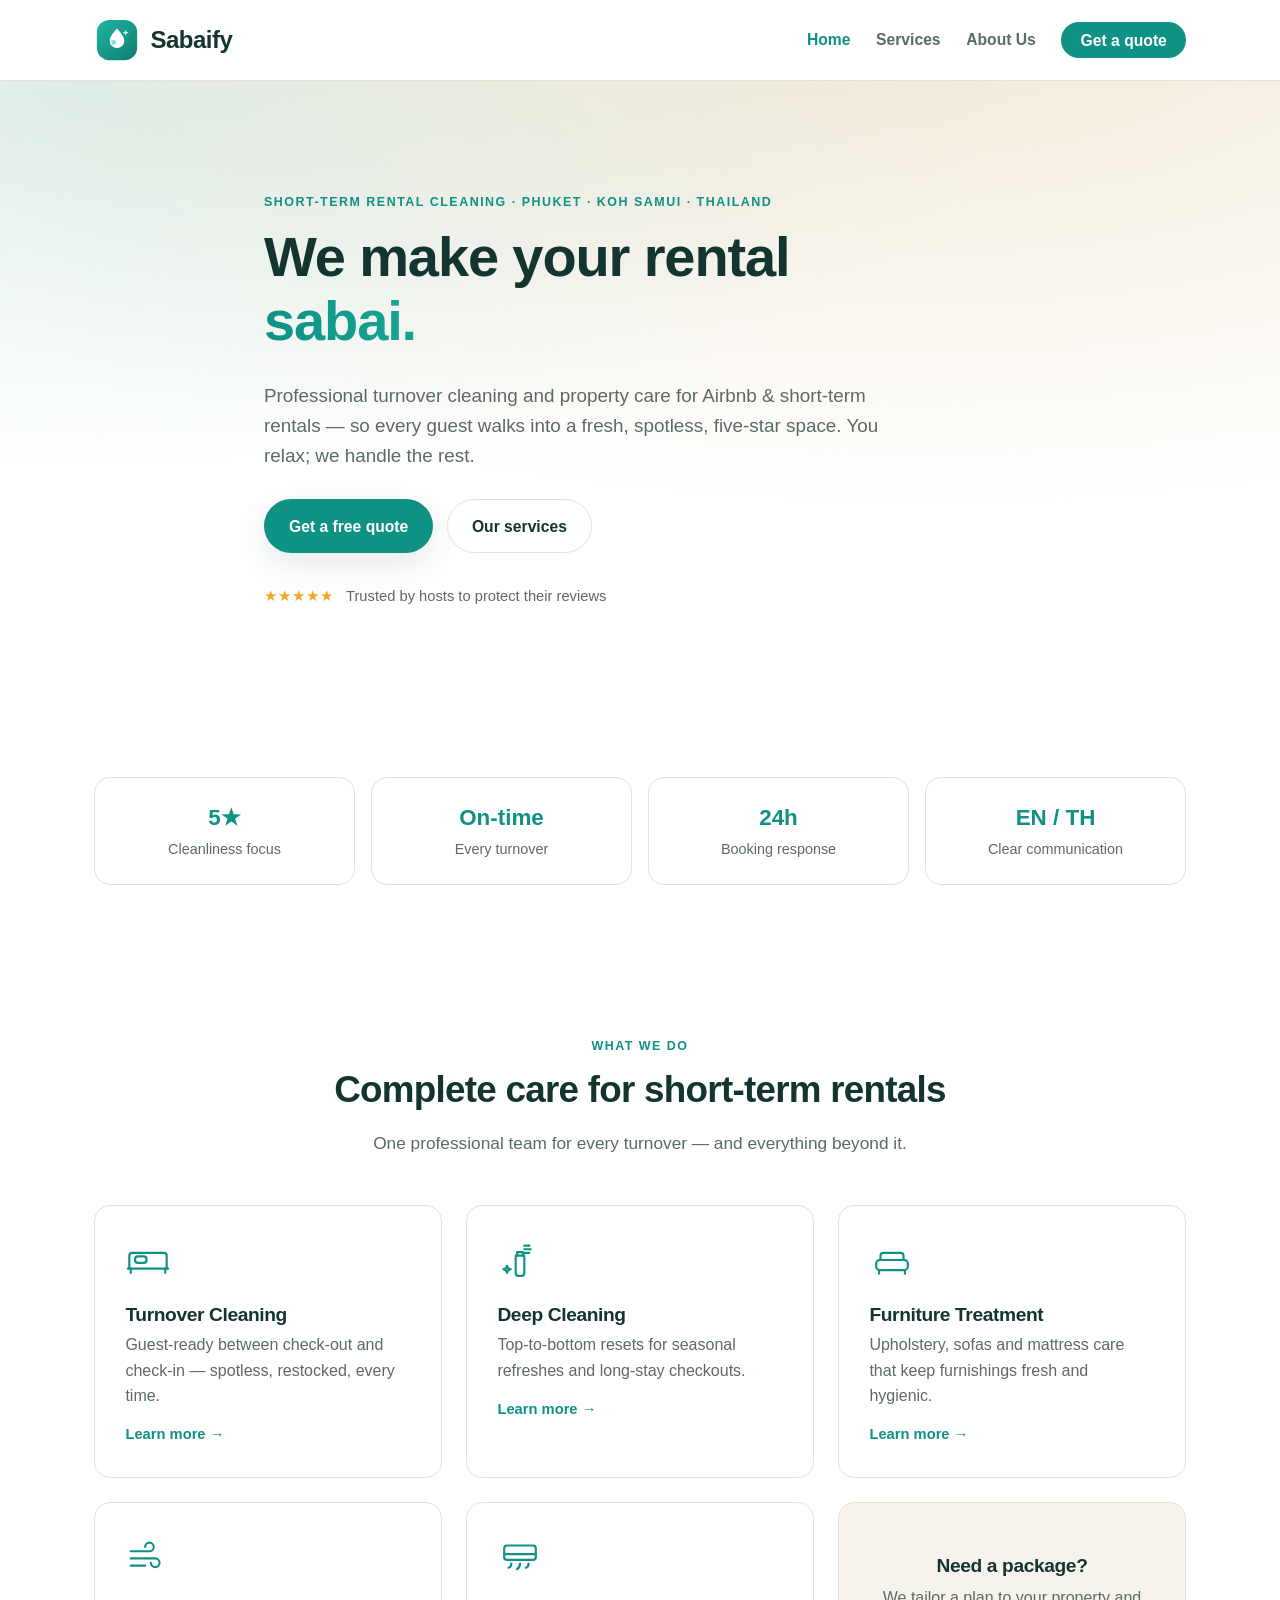
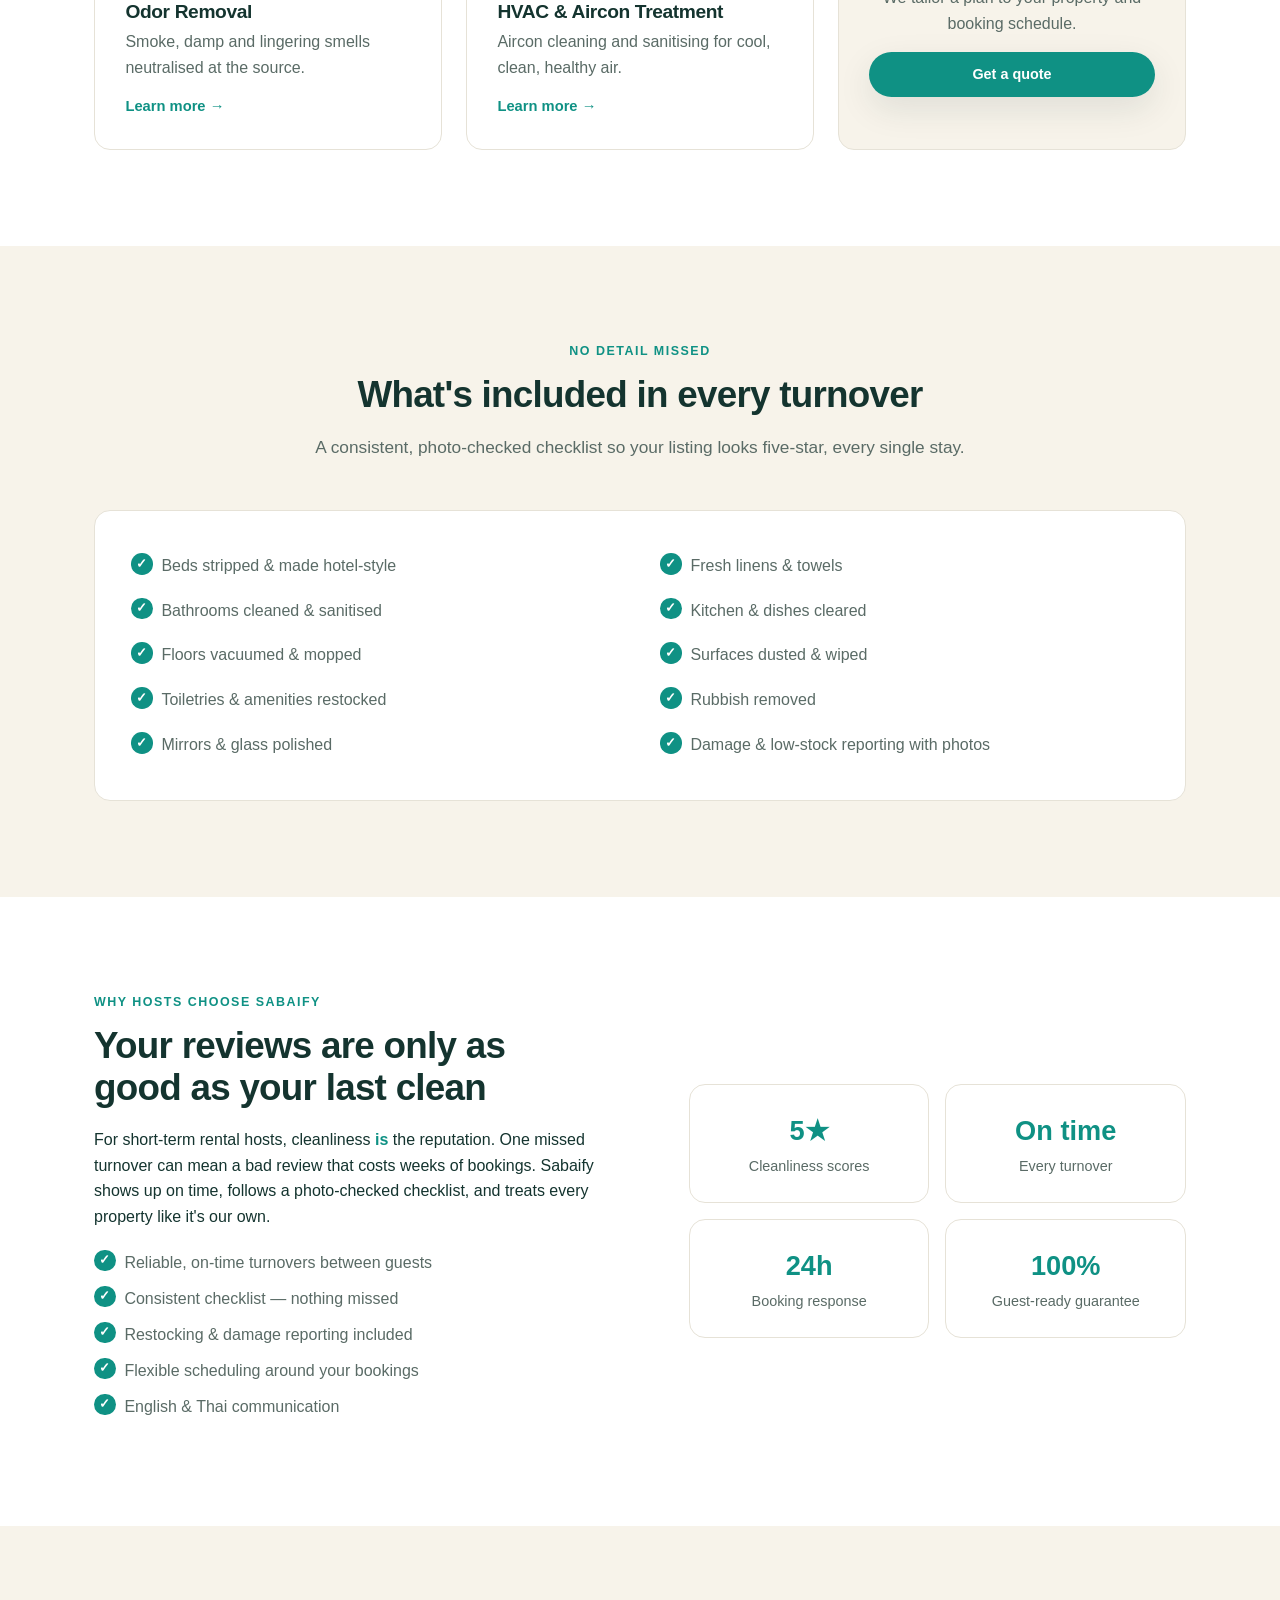
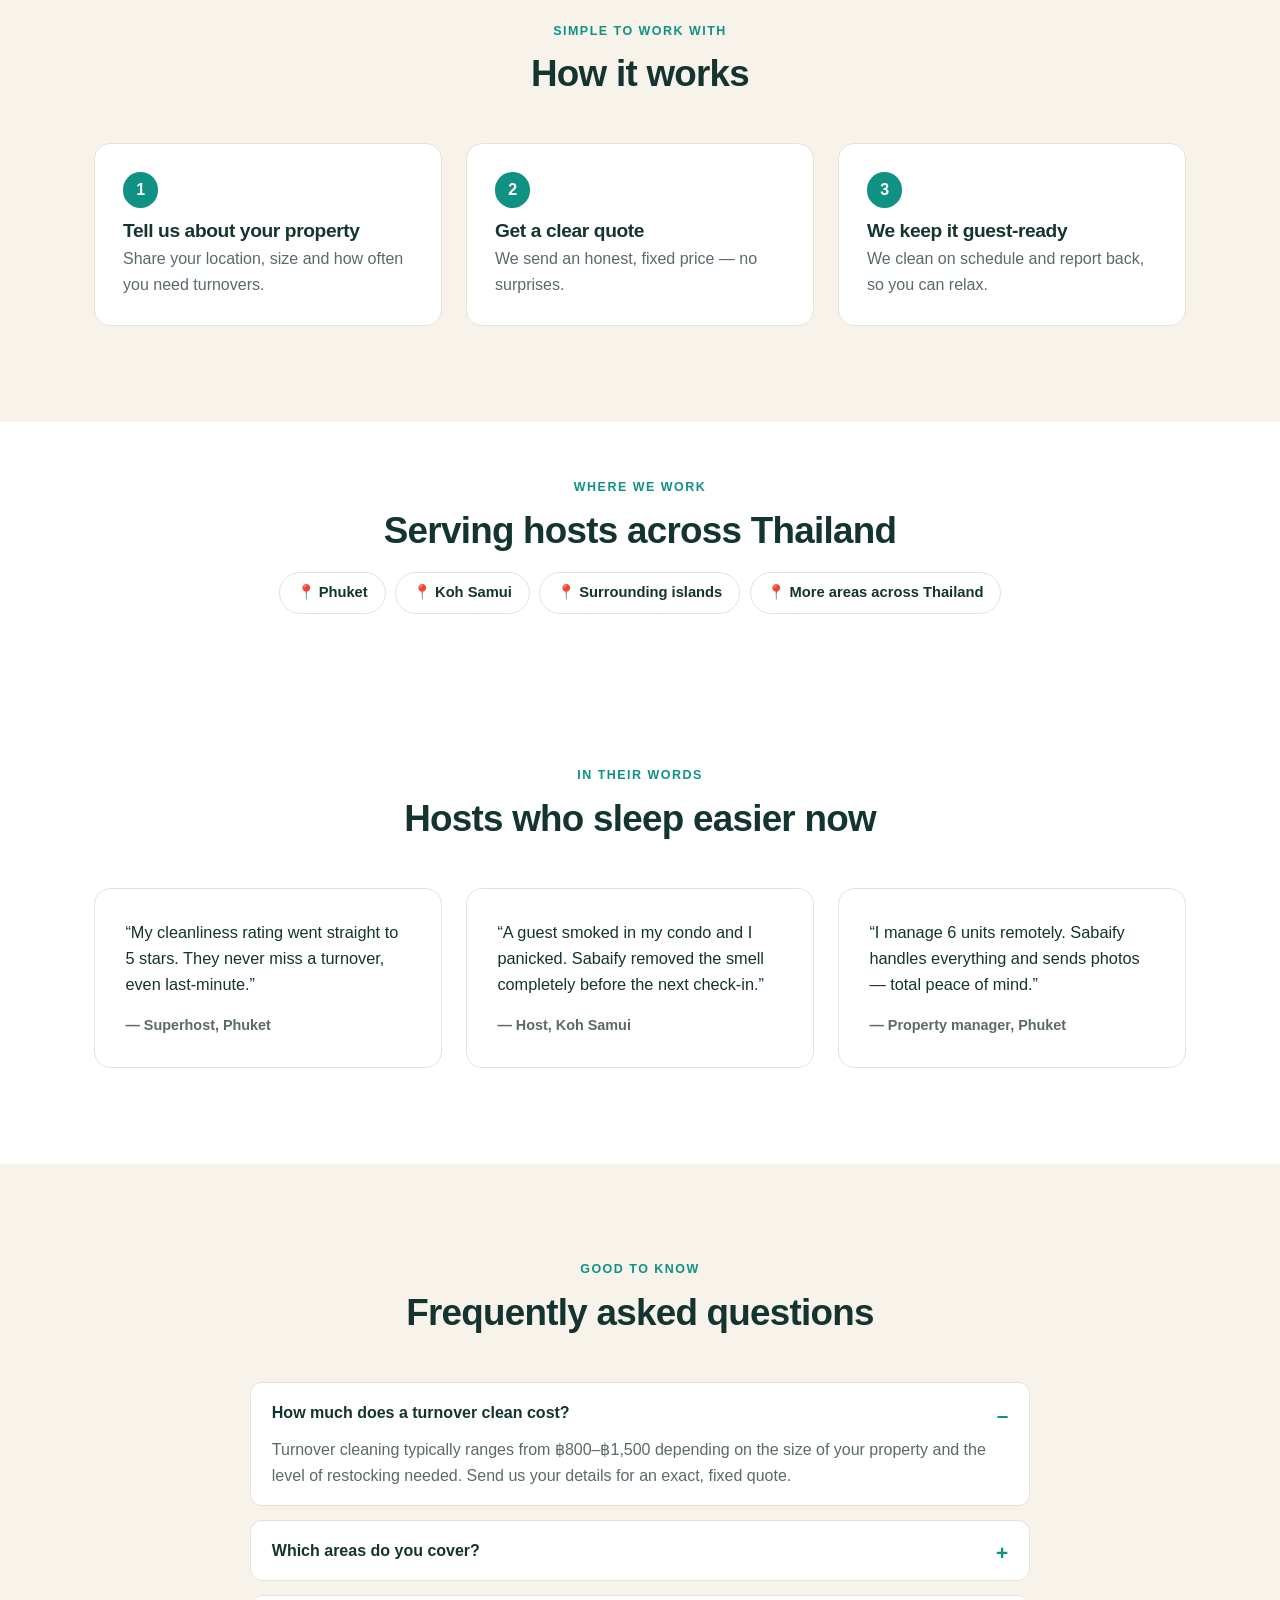
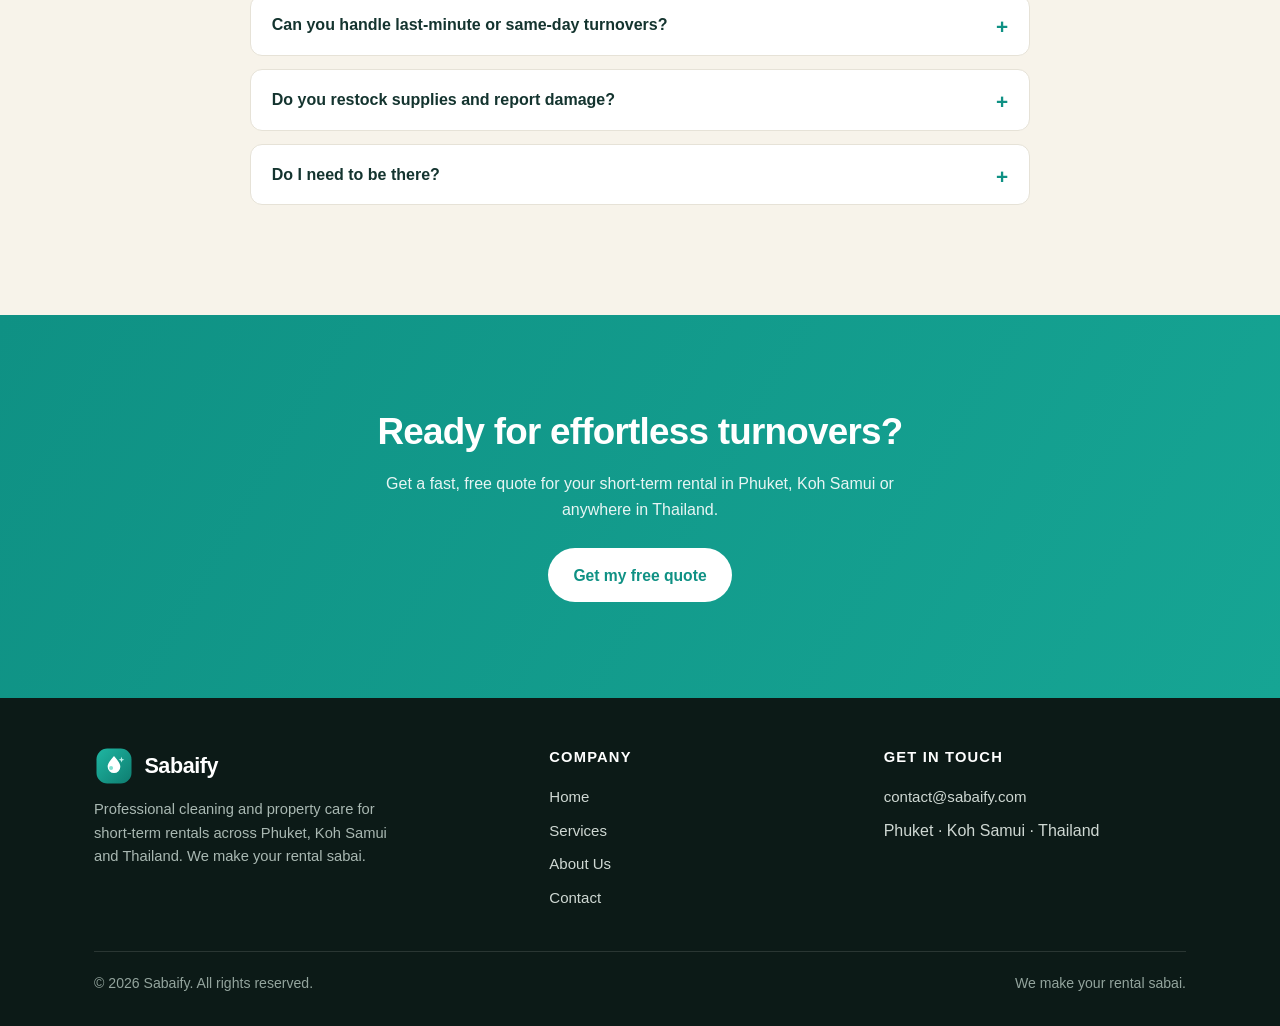
==== commit ee28314d: "Add logo, richer homepage, and image-based services with per-service quotes - New SVG Sabaify logo (" ====
--- a/index.html
+++ b/index.html
@@ -14,7 +14,16 @@
 <body>
   <header class="site-header" id="top">
     <div class="container header-inner">
-      <a href="index.html" class="brand"><span class="brand-mark">🧼</span><span>Sabaify</span></a>
+      <a href="index.html" class="brand" aria-label="Sabaify — home">
+        <svg class="brand-logo" viewBox="0 0 48 48" role="img" aria-label="Sabaify logo">
+          <defs><linearGradient id="sbgH" x1="0" y1="0" x2="1" y2="1"><stop offset="0" stop-color="#1fb6a2"/><stop offset="1" stop-color="#0e7d70"/></linearGradient></defs>
+          <rect x="3" y="3" width="42" height="42" rx="13" fill="url(#sbgH)"/>
+          <path d="M24 12c5 5.6 7.6 9.3 7.6 12.8a7.6 7.6 0 1 1-15.2 0C16.4 21.3 19 17.6 24 12Z" fill="#fff"/>
+          <circle cx="20.5" cy="26.5" r="2.4" fill="#7fe0d1"/>
+          <path d="M33 13l.9 2.5 2.5.9-2.5.9-.9 2.5-.9-2.5-2.5-.9 2.5-.9z" fill="#bff3ea"/>
+        </svg>
+        <span class="brand-name">Sabaify</span>
+      </a>
       <nav aria-label="Primary">
         <button class="nav-toggle" aria-label="Toggle menu" aria-expanded="false"><span></span><span></span><span></span></button>
         <ul class="nav-links">
@@ -38,10 +47,22 @@
           every guest walks into a fresh, spotless, five-star space. You relax; we handle the rest.
         </p>
         <div class="hero-actions">
-          <a href="contact.html" class="btn btn-primary">Get a free quote</a>
+          <a href="contact.html#contact" class="btn btn-primary">Get a free quote</a>
           <a href="services.html" class="btn btn-ghost">Our services</a>
         </div>
         <div class="trust"><span class="stars">★★★★★</span><p>Trusted by hosts to protect their reviews</p></div>
+      </div>
+    </section>
+
+    <!-- Trust / stat bar -->
+    <section class="section-sm">
+      <div class="container">
+        <div class="stat-bar">
+          <div class="sb-item"><strong>5★</strong><span>Cleanliness focus</span></div>
+          <div class="sb-item"><strong>On-time</strong><span>Every turnover</span></div>
+          <div class="sb-item"><strong>24h</strong><span>Booking response</span></div>
+          <div class="sb-item"><strong>EN / TH</strong><span>Clear communication</span></div>
+        </div>
       </div>
     </section>
 
@@ -54,18 +75,67 @@
           <p class="section-sub">One professional team for every turnover — and everything beyond it.</p>
         </div>
         <div class="grid grid-3">
-          <article class="card"><div class="card-icon">🔄</div><h3>Turnover Cleaning</h3><p>Guest-ready between check-out and check-in — spotless, restocked, every time.</p><a class="card-link" href="services.html#turnover">Learn more →</a></article>
-          <article class="card"><div class="card-icon">✨</div><h3>Deep Cleaning</h3><p>Top-to-bottom resets for seasonal refreshes and long-stay checkouts.</p><a class="card-link" href="services.html#deep">Learn more →</a></article>
-          <article class="card"><div class="card-icon">🛋️</div><h3>Furniture Treatment</h3><p>Upholstery, sofas and mattress care that keep furnishings fresh and hygienic.</p><a class="card-link" href="services.html#furniture">Learn more →</a></article>
-          <article class="card"><div class="card-icon">🌬️</div><h3>Odor Removal</h3><p>Smoke, damp and lingering smells neutralised at the source.</p><a class="card-link" href="services.html#odor">Learn more →</a></article>
-          <article class="card"><div class="card-icon">❄️</div><h3>HVAC &amp; Aircon Treatment</h3><p>Aircon cleaning and sanitising for cool, clean, healthy air.</p><a class="card-link" href="services.html#hvac">Learn more →</a></article>
-          <article class="card" style="display:grid;place-content:center;text-align:center;background:var(--bg-alt);"><h3 style="margin:0 0 .5rem;">Need a package?</h3><p style="margin-bottom:1rem;">We tailor a plan to your property and booking schedule.</p><a class="btn btn-primary" href="contact.html">Get a quote</a></article>
+          <article class="card">
+            <svg class="card-ico" viewBox="0 0 64 64" fill="none" stroke="currentColor" stroke-width="3" stroke-linecap="round" stroke-linejoin="round"><path d="M6 44V26a4 4 0 0 1 4-4h44a4 4 0 0 1 4 4v18"/><path d="M4 44h56"/><path d="M8 44v6M56 44v6"/><rect x="14" y="27" width="16" height="9" rx="4"/></svg>
+            <h3>Turnover Cleaning</h3><p>Guest-ready between check-out and check-in — spotless, restocked, every time.</p>
+            <a class="card-link" href="services.html#turnover">Learn more →</a>
+          </article>
+          <article class="card">
+            <svg class="card-ico" viewBox="0 0 64 64" fill="none" stroke="currentColor" stroke-width="3" stroke-linecap="round" stroke-linejoin="round"><path d="M26 26h12v24a4 4 0 0 1-4 4h-4a4 4 0 0 1-4-4z"/><path d="M28 26v-5h8v5"/><path d="M38 17h9M38 22h7M38 12h7"/><path d="M14 40l1.4 3.6L19 45l-3.6 1.4L14 50l-1.4-3.6L9 45l3.6-1.4z"/></svg>
+            <h3>Deep Cleaning</h3><p>Top-to-bottom resets for seasonal refreshes and long-stay checkouts.</p>
+            <a class="card-link" href="services.html#deep">Learn more →</a>
+          </article>
+          <article class="card">
+            <svg class="card-ico" viewBox="0 0 64 64" fill="none" stroke="currentColor" stroke-width="3" stroke-linecap="round" stroke-linejoin="round"><path d="M16 32v-6a4 4 0 0 1 4-4h24a4 4 0 0 1 4 4v6"/><rect x="10" y="32" width="44" height="14" rx="5"/><path d="M14 46v5M50 46v5"/></svg>
+            <h3>Furniture Treatment</h3><p>Upholstery, sofas and mattress care that keep furnishings fresh and hygienic.</p>
+            <a class="card-link" href="services.html#furniture">Learn more →</a>
+          </article>
+          <article class="card">
+            <svg class="card-ico" viewBox="0 0 64 64" fill="none" stroke="currentColor" stroke-width="3" stroke-linecap="round" stroke-linejoin="round"><path d="M8 24h26a6 6 0 1 0-6-6"/><path d="M8 34h34a6 6 0 1 1-6 6"/><path d="M8 44h20"/></svg>
+            <h3>Odor Removal</h3><p>Smoke, damp and lingering smells neutralised at the source.</p>
+            <a class="card-link" href="services.html#odor">Learn more →</a>
+          </article>
+          <article class="card">
+            <svg class="card-ico" viewBox="0 0 64 64" fill="none" stroke="currentColor" stroke-width="3" stroke-linecap="round" stroke-linejoin="round"><rect x="10" y="16" width="44" height="20" rx="4"/><path d="M10 28h44"/><path d="M20 41c0 3-1 5-4 6M32 41c0 4-1 6-4 8M44 41c0 3-1 5-4 6"/></svg>
+            <h3>HVAC &amp; Aircon Treatment</h3><p>Aircon cleaning and sanitising for cool, clean, healthy air.</p>
+            <a class="card-link" href="services.html#hvac">Learn more →</a>
+          </article>
+          <article class="card" style="display:grid;place-content:center;text-align:center;background:var(--bg-alt);">
+            <h3 style="margin:0 0 .5rem;">Need a package?</h3>
+            <p style="margin-bottom:1rem;">We tailor a plan to your property and booking schedule.</p>
+            <a class="btn btn-primary btn-sm" href="contact.html#contact">Get a quote</a>
+          </article>
+        </div>
+      </div>
+    </section>
+
+    <!-- What's included -->
+    <section class="section section-alt">
+      <div class="container">
+        <div class="section-head">
+          <p class="eyebrow">No detail missed</p>
+          <h2>What's included in every turnover</h2>
+          <p class="section-sub">A consistent, photo-checked checklist so your listing looks five-star, every single stay.</p>
+        </div>
+        <div class="included">
+          <ul class="included-grid">
+            <li>Beds stripped &amp; made hotel-style</li>
+            <li>Fresh linens &amp; towels</li>
+            <li>Bathrooms cleaned &amp; sanitised</li>
+            <li>Kitchen &amp; dishes cleared</li>
+            <li>Floors vacuumed &amp; mopped</li>
+            <li>Surfaces dusted &amp; wiped</li>
+            <li>Toiletries &amp; amenities restocked</li>
+            <li>Rubbish removed</li>
+            <li>Mirrors &amp; glass polished</li>
+            <li>Damage &amp; low-stock reporting with photos</li>
+          </ul>
         </div>
       </div>
     </section>
 
     <!-- Why us -->
-    <section class="section section-alt" id="why">
+    <section class="section" id="why">
       <div class="container split">
         <div class="about-text">
           <p class="eyebrow">Why hosts choose Sabaify</p>
@@ -89,7 +159,7 @@
     </section>
 
     <!-- How it works -->
-    <section class="section">
+    <section class="section section-alt">
       <div class="container">
         <div class="section-head">
           <p class="eyebrow">Simple to work with</p>
@@ -103,8 +173,22 @@
       </div>
     </section>
 
+    <!-- Service areas -->
+    <section class="section-sm">
+      <div class="container" style="text-align:center;">
+        <p class="eyebrow">Where we work</p>
+        <h2 style="margin-bottom:0.5rem;">Serving hosts across Thailand</h2>
+        <div class="areas" style="justify-content:center;">
+          <span class="area-pill">📍 Phuket</span>
+          <span class="area-pill">📍 Koh Samui</span>
+          <span class="area-pill">📍 Surrounding islands</span>
+          <span class="area-pill">📍 More areas across Thailand</span>
+        </div>
+      </div>
+    </section>
+
     <!-- Reviews -->
-    <section class="section section-alt" id="reviews">
+    <section class="section" id="reviews">
       <div class="container">
         <div class="section-head">
           <p class="eyebrow">In their words</p>
@@ -118,12 +202,29 @@
       </div>
     </section>
 
+    <!-- FAQ -->
+    <section class="section section-alt">
+      <div class="container">
+        <div class="section-head">
+          <p class="eyebrow">Good to know</p>
+          <h2>Frequently asked questions</h2>
+        </div>
+        <div class="faq">
+          <details open><summary>How much does a turnover clean cost?</summary><p>Turnover cleaning typically ranges from ฿800–฿1,500 depending on the size of your property and the level of restocking needed. Send us your details for an exact, fixed quote.</p></details>
+          <details><summary>Which areas do you cover?</summary><p>We serve short-term rentals in Phuket, Koh Samui, the surrounding islands, and more areas across Thailand. Not sure if we cover you? Just ask.</p></details>
+          <details><summary>Can you handle last-minute or same-day turnovers?</summary><p>Wherever possible, yes. We build flexible schedules around your bookings — tell us your calendar and we'll do our best to fit tight turnarounds.</p></details>
+          <details><summary>Do you restock supplies and report damage?</summary><p>Yes. Restocking of toiletries and amenities is included, and we report any damage or low-stock items with photos so you're always in the loop.</p></details>
+          <details><summary>Do I need to be there?</summary><p>No. Most hosts manage remotely. We arrange secure access and keep you updated, so you never have to be on-site.</p></details>
+        </div>
+      </div>
+    </section>
+
     <!-- CTA band -->
     <section class="section cta-band">
       <div class="container">
         <h2>Ready for effortless turnovers?</h2>
         <p>Get a fast, free quote for your short-term rental in Phuket, Koh Samui or anywhere in Thailand.</p>
-        <a href="contact.html" class="btn btn-white">Get my free quote</a>
+        <a href="contact.html#contact" class="btn btn-white">Get my free quote</a>
       </div>
     </section>
   </main>
@@ -132,7 +233,16 @@
     <div class="container">
       <div class="footer-top">
         <div>
-          <div class="brand"><span class="brand-mark">🧼</span><span>Sabaify</span></div>
+          <div class="brand">
+            <svg class="brand-logo" viewBox="0 0 48 48" role="img" aria-label="Sabaify logo">
+              <defs><linearGradient id="sbgF" x1="0" y1="0" x2="1" y2="1"><stop offset="0" stop-color="#1fb6a2"/><stop offset="1" stop-color="#0e7d70"/></linearGradient></defs>
+              <rect x="3" y="3" width="42" height="42" rx="13" fill="url(#sbgF)"/>
+              <path d="M24 12c5 5.6 7.6 9.3 7.6 12.8a7.6 7.6 0 1 1-15.2 0C16.4 21.3 19 17.6 24 12Z" fill="#fff"/>
+              <circle cx="20.5" cy="26.5" r="2.4" fill="#7fe0d1"/>
+              <path d="M33 13l.9 2.5 2.5.9-2.5.9-.9 2.5-.9-2.5-2.5-.9 2.5-.9z" fill="#bff3ea"/>
+            </svg>
+            <span class="brand-name">Sabaify</span>
+          </div>
           <p class="footer-about">Professional cleaning and property care for short-term rentals across Phuket, Koh Samui and Thailand. We make your rental sabai.</p>
         </div>
         <div class="footer-col">
--- a/styles.css
+++ b/styles.css
@@ -62,19 +62,21 @@
 .btn-white { background: #fff; color: var(--brand); }
 .btn-white:hover { background: #f0fbf8; }
 .btn-block { width: 100%; text-align: center; }
-
-/* Header */
+.btn-sm { padding: 0.6rem 1.1rem; font-size: 0.9rem; }
+
+/* Header + Logo */
 .site-header { position: sticky; top: 0; z-index: 50;
   background: color-mix(in srgb, var(--bg) 88%, transparent);
   backdrop-filter: blur(10px); border-bottom: 1px solid var(--line); }
-.header-inner { display: flex; align-items: center; justify-content: space-between; height: 70px; }
-.brand { display: flex; align-items: center; gap: 0.5rem; font-weight: 800; font-size: 1.2rem; }
-.brand-mark { font-size: 1.45rem; }
+.header-inner { display: flex; align-items: center; justify-content: space-between; height: 80px; }
+.brand { display: flex; align-items: center; gap: 0.65rem; font-weight: 800; }
+.brand-logo { width: 46px; height: 46px; display: block; flex: 0 0 auto; }
+.brand-name { font-size: 1.5rem; letter-spacing: -0.02em; }
 .nav-links { display: flex; align-items: center; gap: 1.6rem; list-style: none; margin: 0; padding: 0; }
-.nav-links a { color: var(--ink-soft); font-weight: 550; font-size: 0.96rem; }
+.nav-links a { color: var(--ink-soft); font-weight: 550; font-size: 0.98rem; }
 .nav-links a:hover { color: var(--ink); }
 .nav-links a.active { color: var(--brand); font-weight: 700; }
-.nav-cta { background: var(--brand); color: #fff !important; padding: 0.55rem 1.15rem; border-radius: 999px; }
+.nav-cta { background: var(--brand); color: #fff !important; padding: 0.6rem 1.2rem; border-radius: 999px; }
 .nav-cta:hover { background: var(--brand-2); }
 .nav-cta.active { color: #fff !important; }
 .nav-toggle { display: none; flex-direction: column; gap: 5px; background: none; border: 0; cursor: pointer; padding: 8px; }
@@ -98,9 +100,17 @@
 
 /* Sections */
 .section { padding: clamp(3.5rem, 8vw, 6rem) 0; }
+.section-sm { padding: clamp(2.5rem, 5vw, 3.5rem) 0; }
 .section-alt { background: var(--bg-alt); }
 .section-head { text-align: center; max-width: 660px; margin: 0 auto 3rem; }
 .section-sub { color: var(--ink-soft); font-size: 1.08rem; }
+
+/* Trust / stat bar */
+.stat-bar { display: grid; grid-template-columns: repeat(4, 1fr); gap: 1rem; }
+.sb-item { text-align: center; padding: 1.4rem 1rem; background: var(--surface);
+  border: 1px solid var(--line); border-radius: var(--radius); }
+.sb-item strong { display: block; font-size: 1.4rem; font-weight: 800; color: var(--brand); }
+.sb-item span { color: var(--ink-soft); font-size: 0.9rem; }
 
 /* Grids & cards */
 .grid { display: grid; gap: 1.5rem; }
@@ -109,21 +119,36 @@
 .card { background: var(--surface); border: 1px solid var(--line); border-radius: var(--radius);
   padding: 1.9rem; transition: transform 0.18s ease, box-shadow 0.18s ease; }
 .card:hover { transform: translateY(-4px); box-shadow: var(--shadow); }
-.card-icon { font-size: 2rem; margin-bottom: 0.75rem; }
 .card h3 { margin-bottom: 0.4rem; }
 .card p { color: var(--ink-soft); margin: 0; }
 .card-link { display: inline-block; margin-top: 0.9rem; color: var(--brand); font-weight: 650; font-size: 0.92rem; }
-
-/* Service detail rows */
-.service-row { display: grid; grid-template-columns: 88px 1fr; gap: 1.5rem; align-items: start;
-  padding: 2rem; background: var(--surface); border: 1px solid var(--line); border-radius: var(--radius); }
-.service-row .s-icon { font-size: 2.6rem; line-height: 1; }
-.service-row h3 { font-size: 1.35rem; }
-.service-row p { color: var(--ink-soft); margin: 0 0 0.75rem; }
-.service-row ul { margin: 0; padding-left: 1.1rem; color: var(--ink-soft); }
-.service-row li { margin-bottom: 0.3rem; }
-
-/* About / split */
+.card-ico { width: 46px; height: 46px; margin-bottom: 0.85rem; color: var(--brand); }
+
+/* Service cards (with image media) */
+.services-grid { display: grid; grid-template-columns: repeat(2, 1fr); gap: 1.75rem; }
+.service-card { background: var(--surface); border: 1px solid var(--line); border-radius: var(--radius);
+  overflow: hidden; display: flex; flex-direction: column;
+  transition: transform 0.18s ease, box-shadow 0.18s ease; }
+.service-card:hover { transform: translateY(-4px); box-shadow: var(--shadow); }
+.service-media { aspect-ratio: 16 / 10; display: grid; place-items: center; position: relative; }
+.service-media svg { width: 42%; height: 42%; color: #fff; }
+.m-turnover { background: linear-gradient(135deg, #16a594, #0e7d70); }
+.m-deep { background: linear-gradient(135deg, #12b5a0, #0f9184); }
+.m-furniture { background: linear-gradient(135deg, #0e8577, #0b6f63); }
+.m-odor { background: linear-gradient(135deg, #1aa7c4, #12a594); }
+.m-hvac { background: linear-gradient(135deg, #3bbfa8, #0e7d70); }
+.price-badge { position: absolute; top: 12px; right: 12px; background: rgba(255,255,255,0.95);
+  color: #0e7d70; font-weight: 800; font-size: 0.82rem; padding: 0.4rem 0.75rem; border-radius: 999px; }
+.service-body { padding: 1.6rem; display: flex; flex-direction: column; flex: 1; }
+.service-body h3 { font-size: 1.3rem; margin-bottom: 0.3rem; }
+.price-line { color: var(--brand); font-weight: 700; font-size: 0.98rem; margin: 0 0 0.7rem; }
+.price-line small { color: var(--ink-soft); font-weight: 500; }
+.service-body p { color: var(--ink-soft); margin: 0 0 0.9rem; }
+.service-body ul { margin: 0 0 1.3rem; padding-left: 1.1rem; color: var(--ink-soft); }
+.service-body li { margin-bottom: 0.3rem; }
+.service-actions { margin-top: auto; }
+
+/* Split / about */
 .split { display: grid; grid-template-columns: 1.1fr 1fr; gap: 3rem; align-items: center; }
 .about-text em { font-style: normal; color: var(--brand); font-weight: 700; }
 .checklist { list-style: none; padding: 0; margin: 1.25rem 0 0; }
@@ -137,8 +162,16 @@
 .stat strong { display: block; font-size: 1.7rem; font-weight: 800; color: var(--brand); }
 .stat span { color: var(--ink-soft); font-size: 0.9rem; }
 
+/* Included checklist (2-col) */
+.included { background: var(--surface); border: 1px solid var(--line); border-radius: var(--radius); padding: 2.25rem; }
+.included-grid { display: grid; grid-template-columns: repeat(2, 1fr); gap: 0.4rem 2.5rem; list-style: none; padding: 0; margin: 0; }
+.included-grid li { position: relative; padding: 0.4rem 0 0.4rem 1.9rem; color: var(--ink-soft); }
+.included-grid li::before { content: "✓"; position: absolute; left: 0; top: 0.4rem;
+  width: 1.35rem; height: 1.35rem; background: var(--brand); color: #fff;
+  border-radius: 50%; display: grid; place-items: center; font-size: 0.8rem; font-weight: 700; }
+
 /* Steps */
-.steps { display: grid; grid-template-columns: repeat(3, 1fr); gap: 1.5rem; counter-reset: step; }
+.steps { display: grid; grid-template-columns: repeat(3, 1fr); gap: 1.5rem; }
 .step { background: var(--surface); border: 1px solid var(--line); border-radius: var(--radius); padding: 1.75rem; }
 .step .num { display: inline-grid; place-items: center; width: 2.2rem; height: 2.2rem; border-radius: 50%;
   background: var(--brand); color: #fff; font-weight: 800; margin-bottom: 0.75rem; }
@@ -151,6 +184,16 @@
 .quote p { font-size: 1.02rem; }
 .quote footer { color: var(--ink-soft); font-size: 0.9rem; font-weight: 600; }
 
+/* FAQ */
+.faq { max-width: 780px; margin: 0 auto; }
+.faq details { background: var(--surface); border: 1px solid var(--line); border-radius: 12px;
+  padding: 1.05rem 1.3rem; margin-bottom: 0.85rem; }
+.faq summary { font-weight: 650; cursor: pointer; list-style: none; padding-right: 1.5rem; position: relative; }
+.faq summary::-webkit-details-marker { display: none; }
+.faq summary::after { content: "+"; position: absolute; right: 0; top: -2px; color: var(--brand); font-size: 1.3rem; font-weight: 700; }
+.faq details[open] summary::after { content: "\2013"; }
+.faq p { margin: 0.75rem 0 0; color: var(--ink-soft); }
+
 /* Service areas */
 .areas { display: flex; flex-wrap: wrap; gap: 0.6rem; margin-top: 1.25rem; }
 .area-pill { background: var(--surface); border: 1px solid var(--line); border-radius: 999px;
@@ -162,6 +205,7 @@
 .cta-band p { color: rgba(255,255,255,0.9); max-width: 560px; margin: 0 auto 1.6rem; }
 
 /* Contact */
+.contact-inner { display: grid; grid-template-columns: 1fr 1fr; gap: 3rem; align-items: start; }
 .contact-details { list-style: none; padding: 0; margin: 1.5rem 0 0; }
 .contact-details li { margin-bottom: 0.7rem; color: var(--ink-soft); }
 .contact-details a { color: var(--brand); font-weight: 600; }
@@ -180,6 +224,8 @@
 .site-footer { background: #0c1a17; color: #cfd8d3; padding: 3rem 0 2rem; }
 .footer-top { display: grid; grid-template-columns: 1.4fr 1fr 1fr; gap: 2rem; margin-bottom: 2rem; }
 .site-footer .brand { color: #fff; margin-bottom: 0.75rem; }
+.site-footer .brand-logo { width: 40px; height: 40px; }
+.site-footer .brand-name { font-size: 1.35rem; }
 .footer-about { color: #a9b8b2; font-size: 0.92rem; max-width: 320px; }
 .footer-col h4 { color: #fff; font-size: 0.92rem; text-transform: uppercase; letter-spacing: 0.08em; margin: 0 0 0.9rem; }
 .footer-col ul { list-style: none; margin: 0; padding: 0; }
@@ -192,15 +238,15 @@
 
 /* Responsive */
 @media (max-width: 860px) {
-  .grid-3, .grid-2, .steps { grid-template-columns: 1fr; }
-  .split, .contact-inner { grid-template-columns: 1fr !important; }
+  .grid-3, .grid-2, .steps, .services-grid, .stat-bar, .included-grid { grid-template-columns: 1fr; }
+  .split, .contact-inner { grid-template-columns: 1fr; }
   .footer-top { grid-template-columns: 1fr; gap: 1.5rem; }
   .nav-toggle { display: flex; }
-  .nav-links { position: absolute; top: 70px; right: 0; left: 0;
+  .nav-links { position: absolute; top: 80px; right: 0; left: 0;
     flex-direction: column; align-items: flex-start; gap: 0;
     background: var(--bg); border-bottom: 1px solid var(--line);
     padding: 0.5rem 24px 1rem; display: none; }
   .nav-links.open { display: flex; }
   .nav-links li { width: 100%; padding: 0.6rem 0; }
-}
-.contact-inner { display: grid; grid-template-columns: 1fr 1fr; gap: 3rem; align-items: start; }
+  .stat-bar { grid-template-columns: 1fr 1fr; }
+}
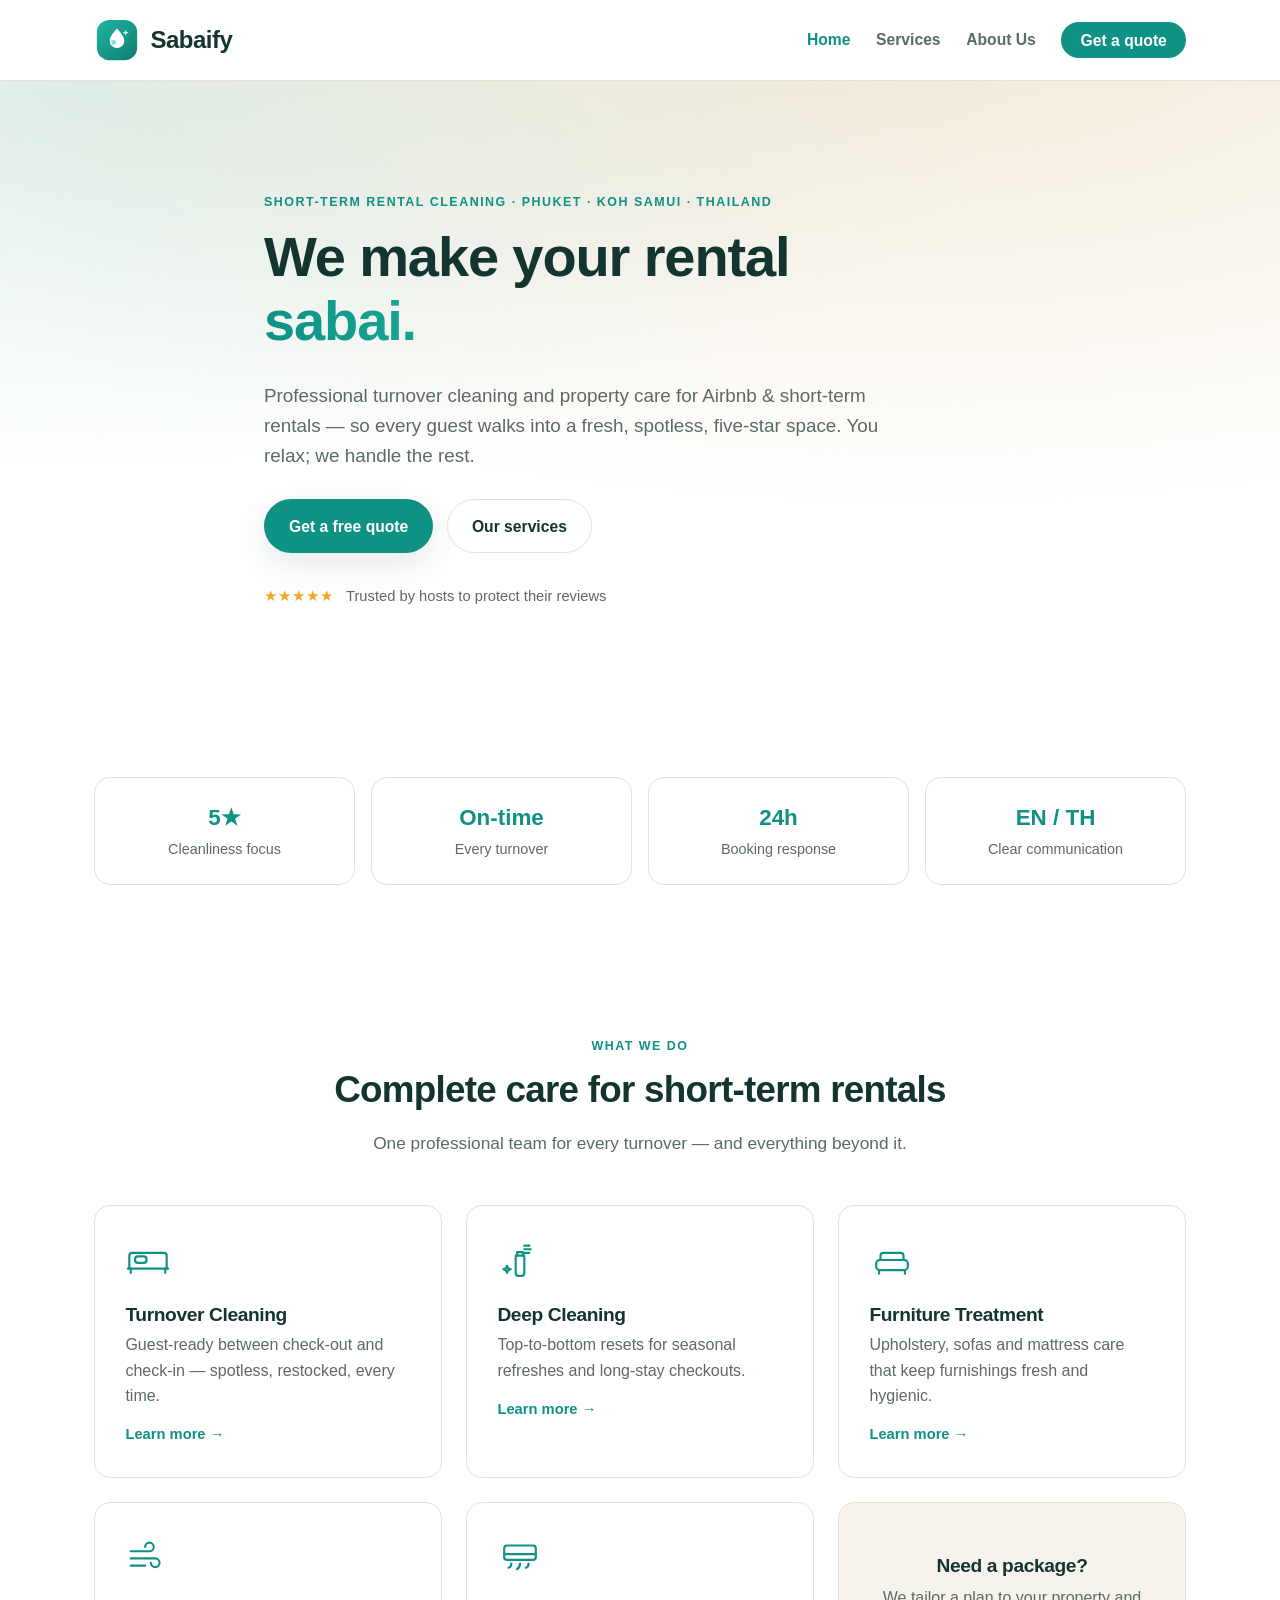
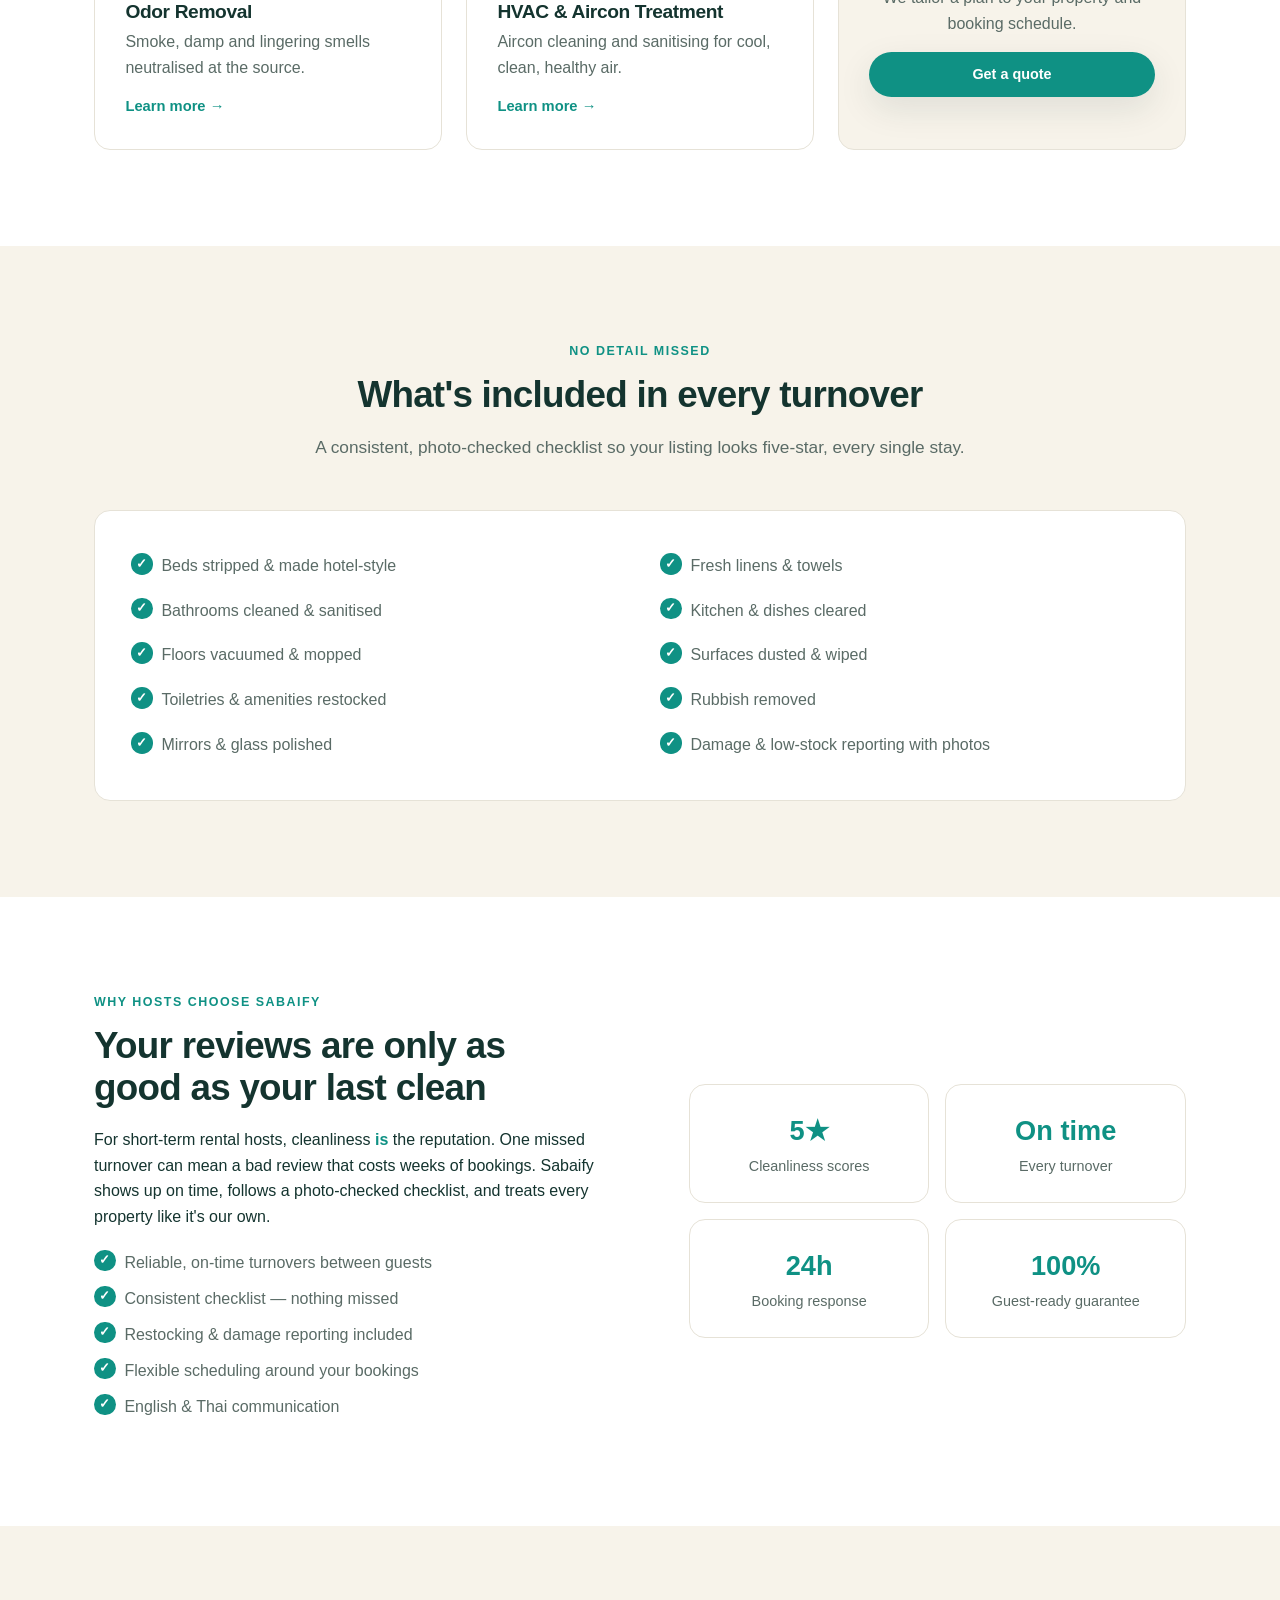
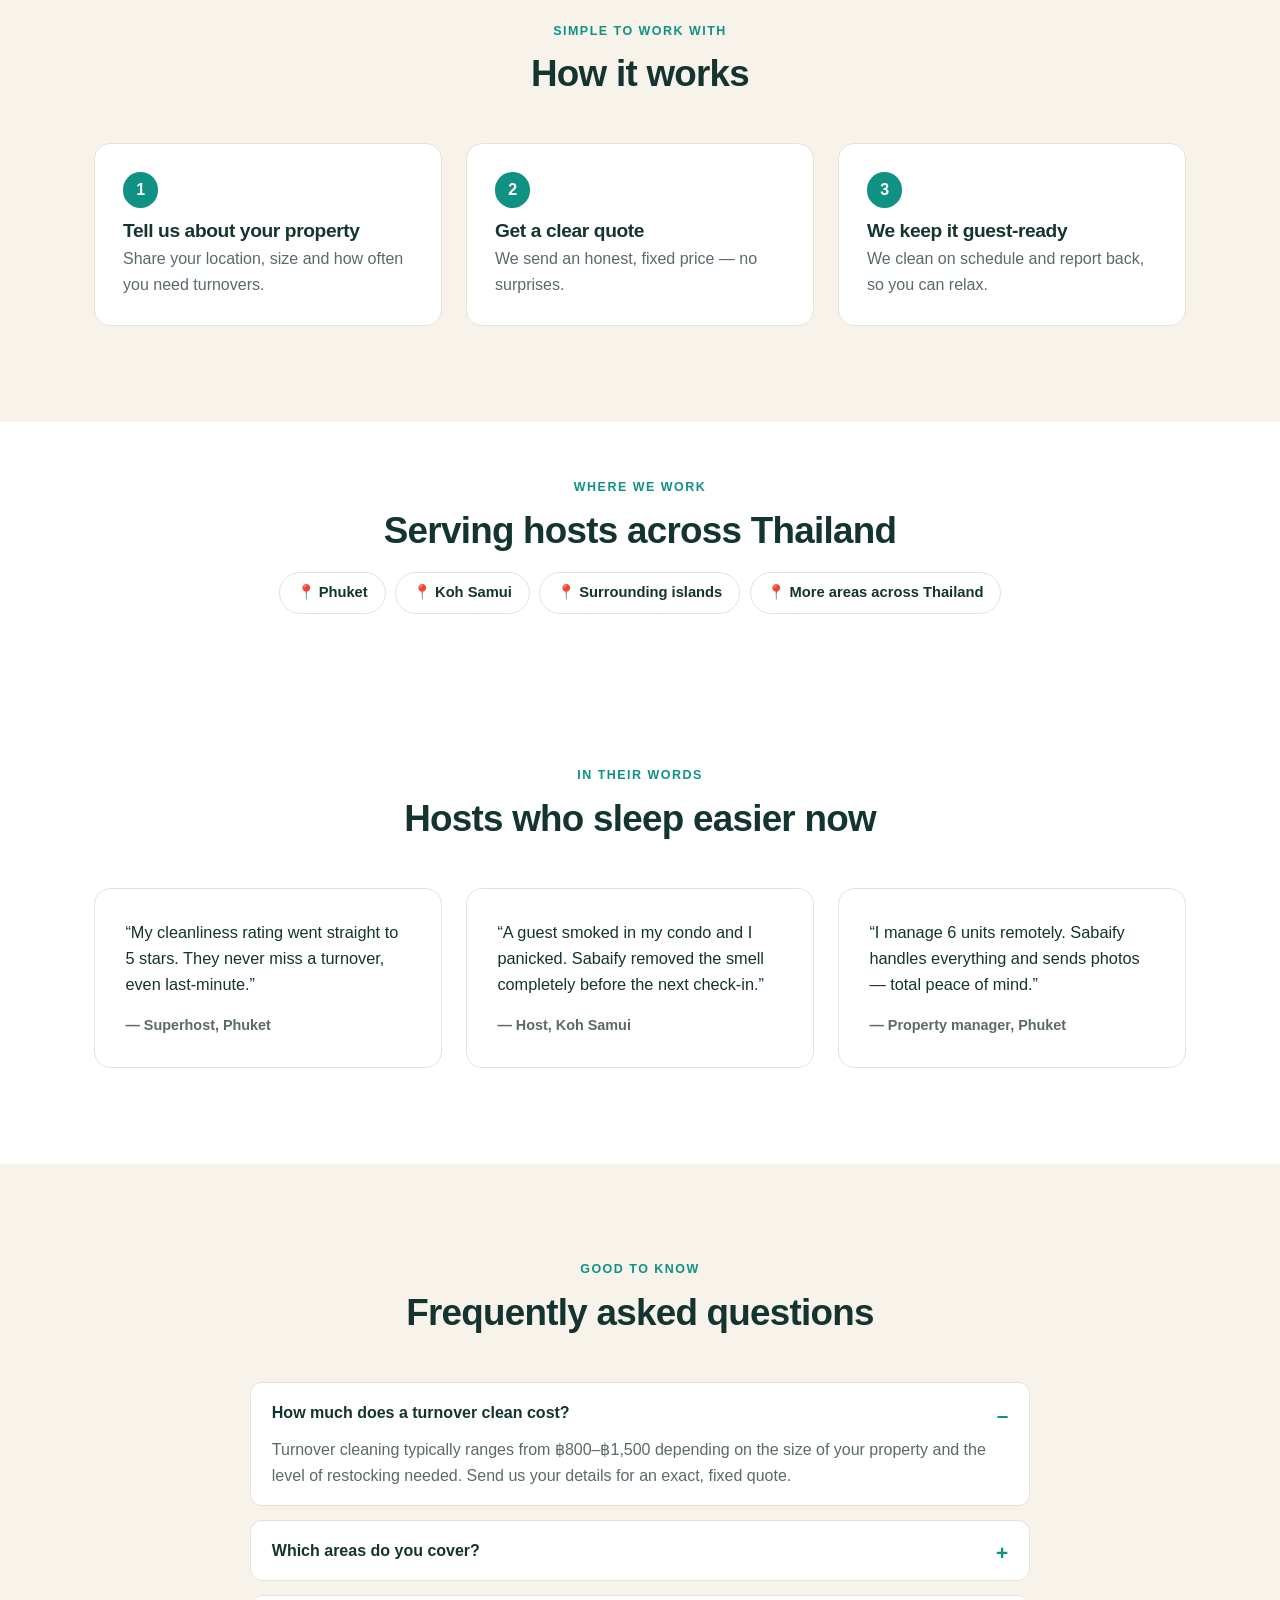
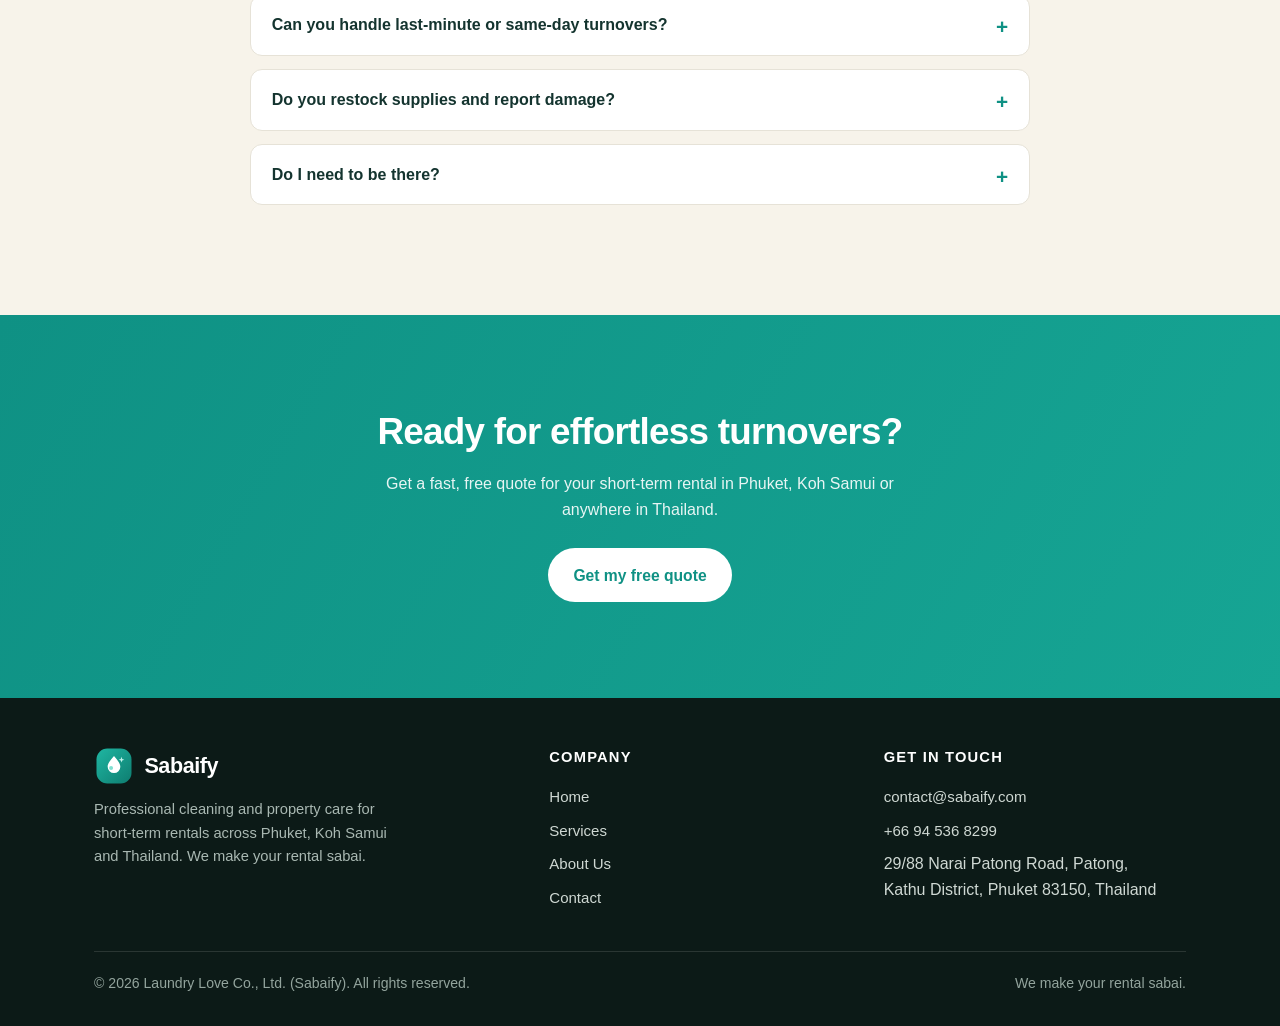
==== commit 5d73bbdd: "Add business contact details and legal entity across site - Add address (Patong, Phuket) and phone (" ====
--- a/index.html
+++ b/index.html
@@ -10,6 +10,27 @@
   <meta property="og:type" content="website" />
   <link rel="stylesheet" href="styles.css" />
   <link rel="icon" href="data:image/svg+xml,<svg xmlns=%22http://www.w3.org/2000/svg%22 viewBox=%220 0 100 100%22><text y=%22.9em%22 font-size=%2290%22>🧼</text></svg>" />
+  <script type="application/ld+json">
+  {
+    "@context": "https://schema.org",
+    "@type": "LocalBusiness",
+    "name": "Sabaify",
+    "legalName": "Laundry Love Co., Ltd.",
+    "description": "Professional Airbnb & short-term rental cleaning — turnover cleaning, deep cleaning, furniture treatment, odor removal and aircon treatment in Phuket, Koh Samui and across Thailand.",
+    "email": "contact@sabaify.com",
+    "telephone": "+66945368299",
+    "address": {
+      "@type": "PostalAddress",
+      "streetAddress": "29/88 Narai Patong Road, Patong Subdistrict",
+      "addressLocality": "Kathu District",
+      "addressRegion": "Phuket",
+      "postalCode": "83150",
+      "addressCountry": "TH"
+    },
+    "areaServed": ["Phuket", "Koh Samui", "Thailand"],
+    "slogan": "We make your rental sabai."
+  }
+  </script>
 </head>
 <body>
   <header class="site-header" id="top">
@@ -258,12 +279,13 @@
           <h4>Get in touch</h4>
           <ul>
             <li><a href="mailto:contact@sabaify.com">contact@sabaify.com</a></li>
-            <li>Phuket · Koh Samui · Thailand</li>
+            <li><a href="tel:+66945368299">+66 94 536 8299</a></li>
+            <li>29/88 Narai Patong Road, Patong,<br />Kathu District, Phuket 83150, Thailand</li>
           </ul>
         </div>
       </div>
       <div class="footer-bottom">
-        <span>© <span id="year"></span> Sabaify. All rights reserved.</span>
+        <span>© <span id="year"></span> Laundry Love Co., Ltd. (Sabaify). All rights reserved.</span>
         <span>We make your rental sabai.</span>
       </div>
     </div>
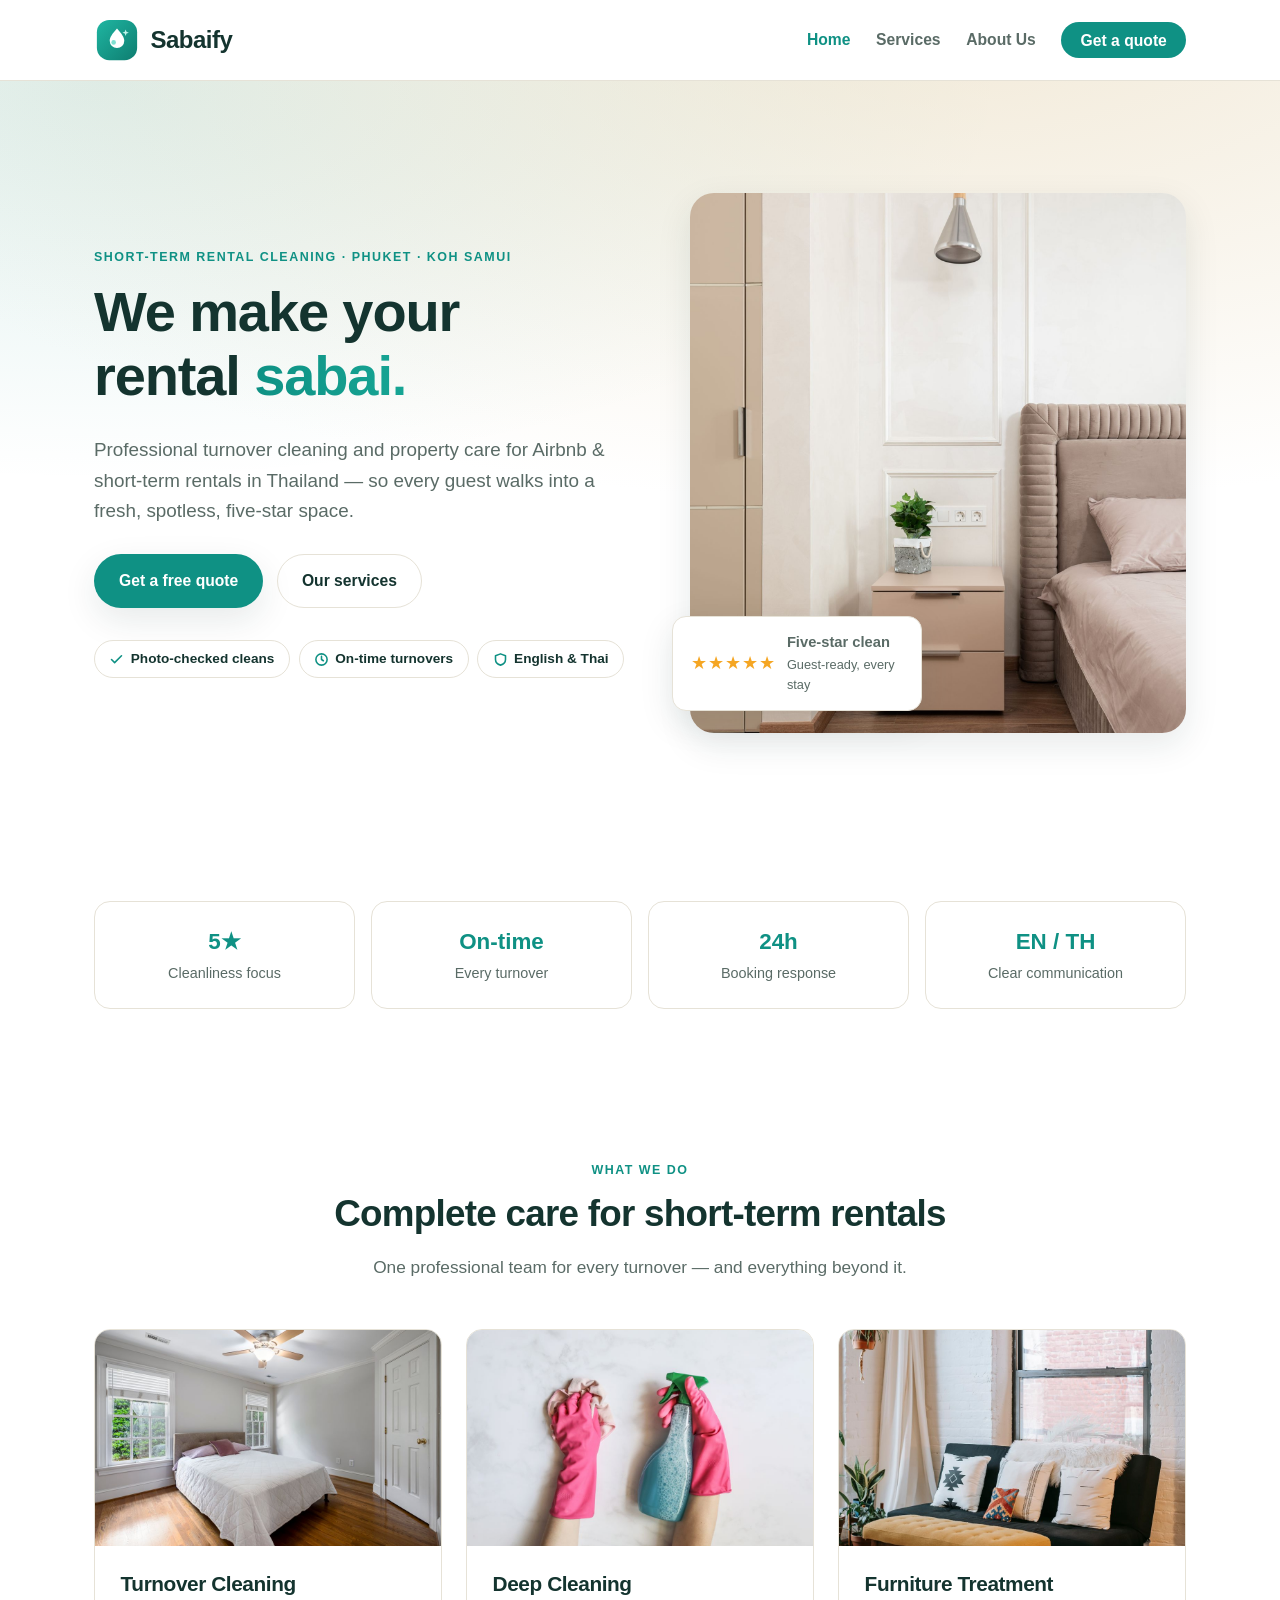
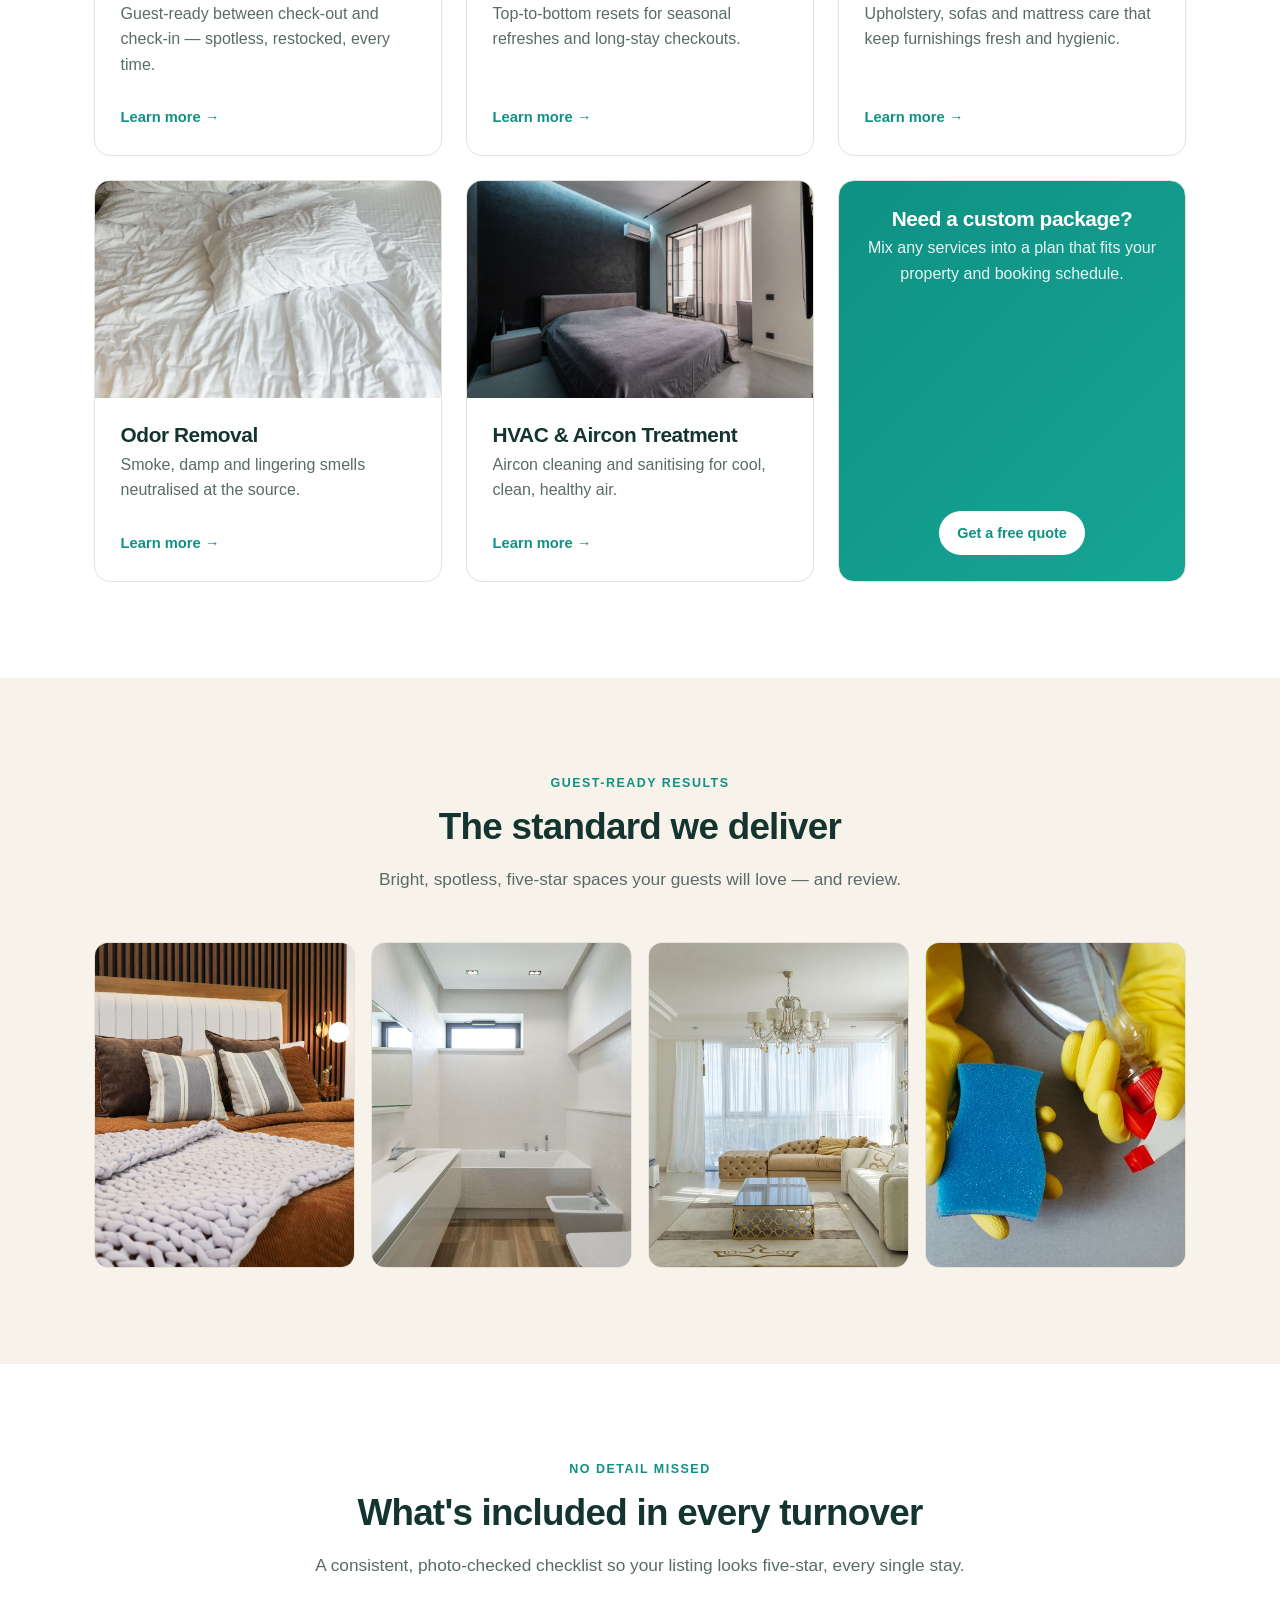
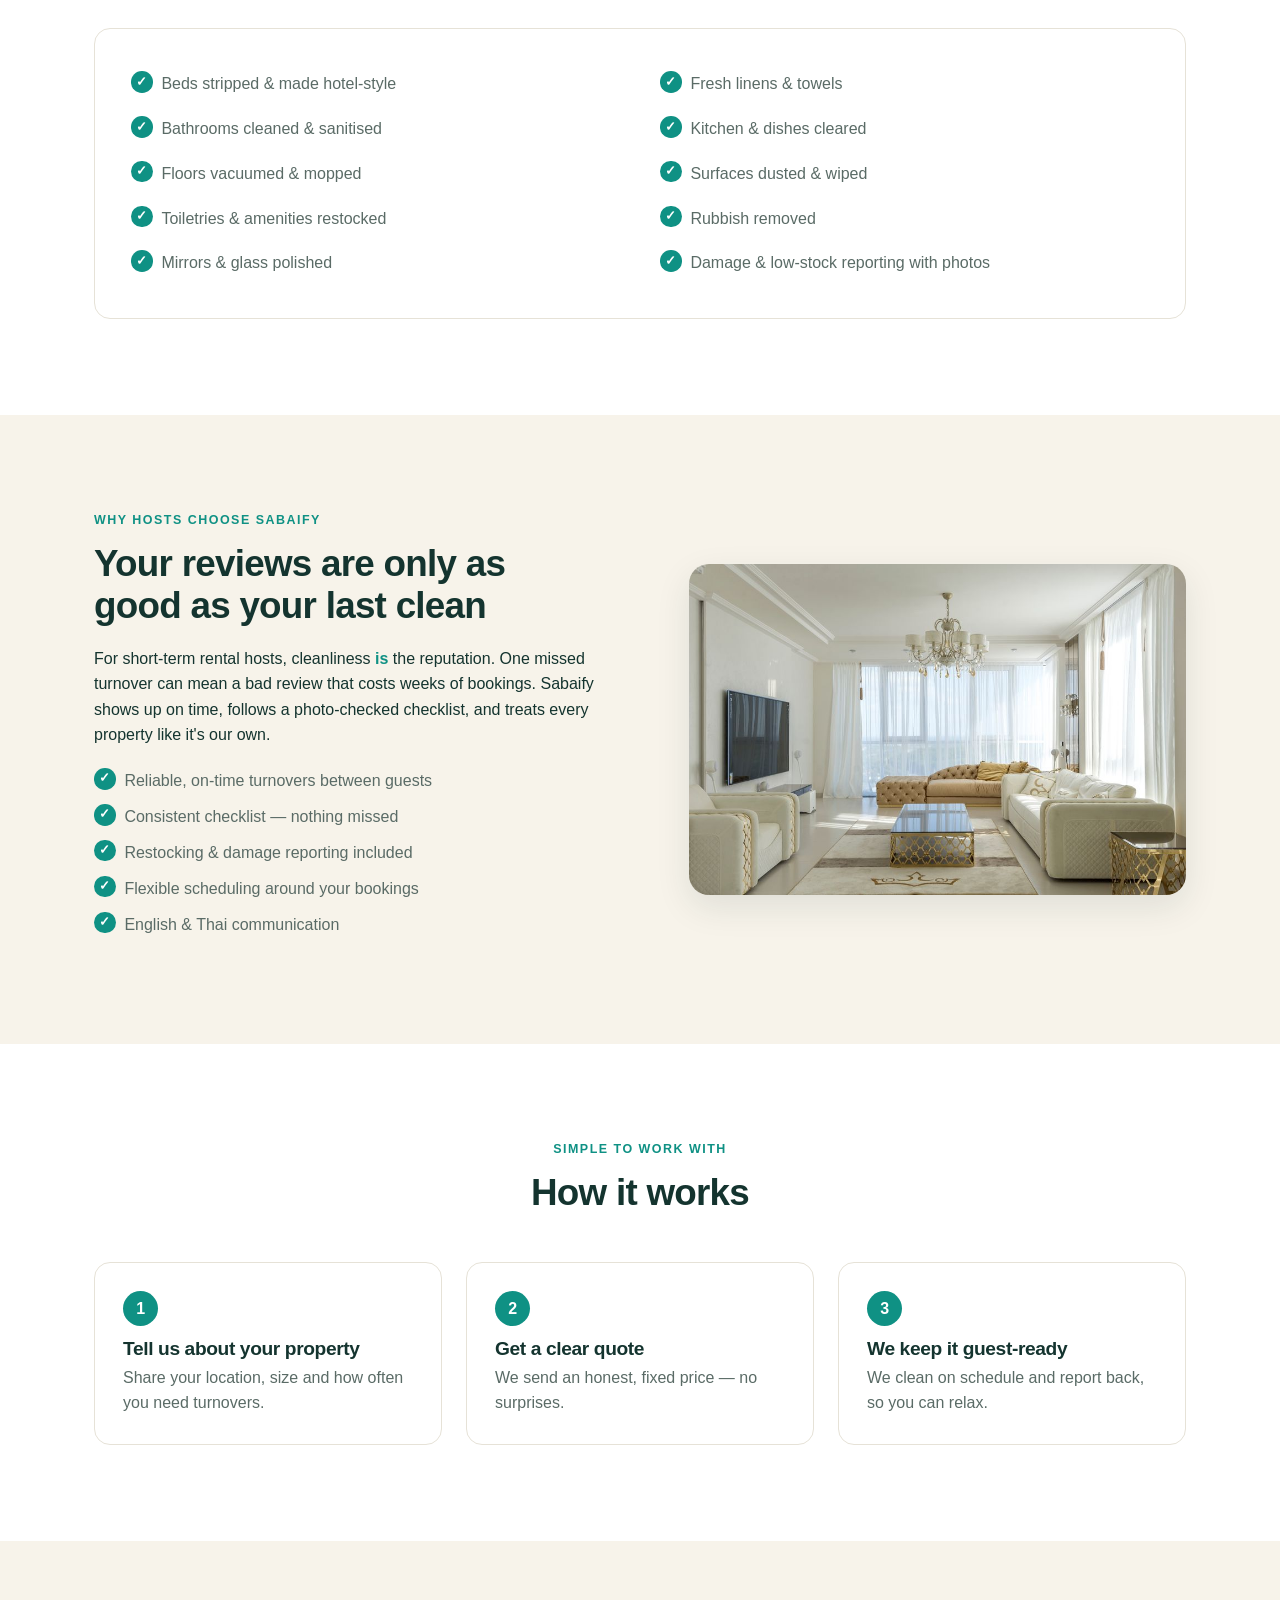
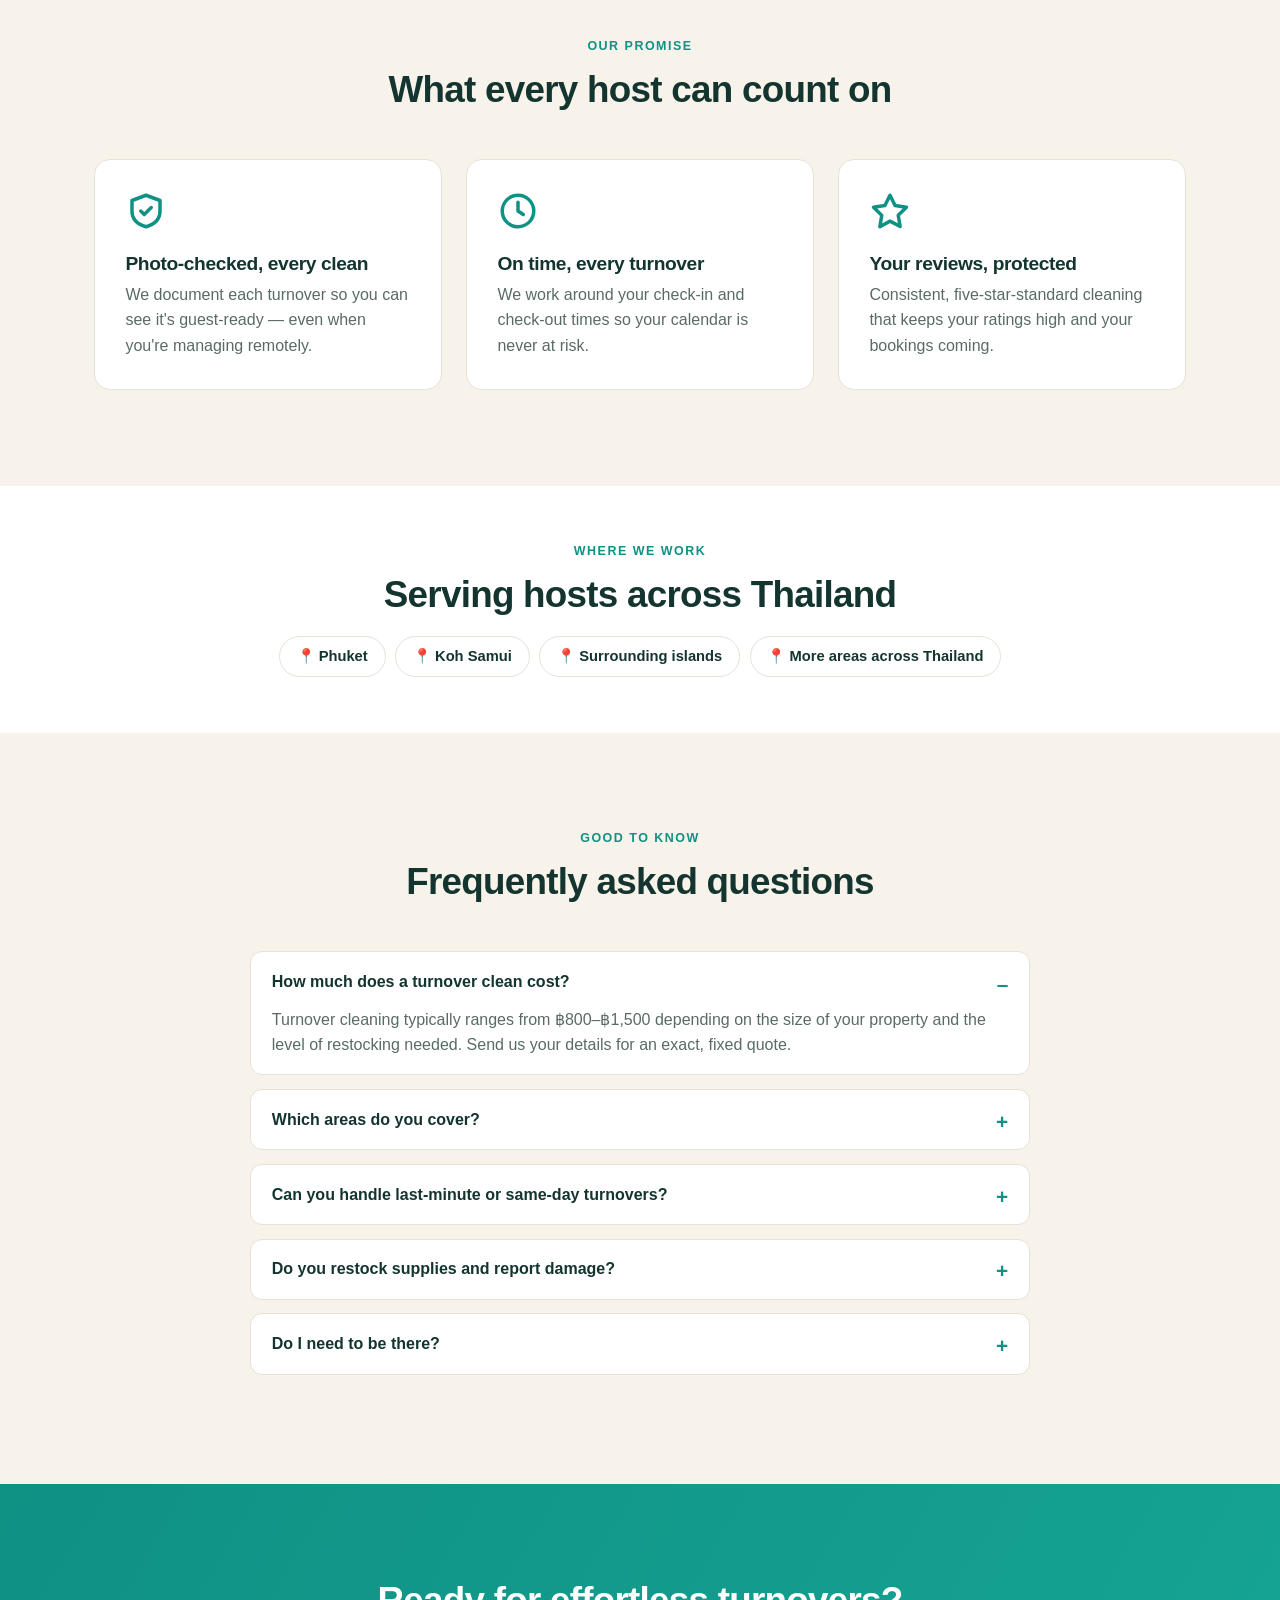
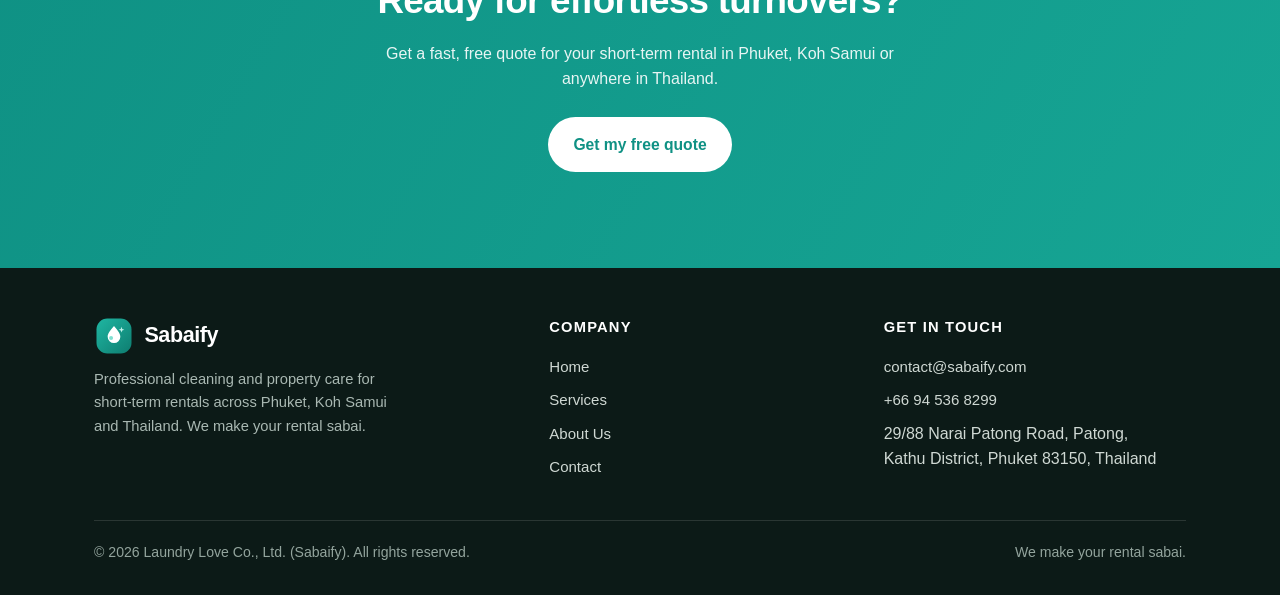
==== commit 33856572: "Rebuild site with real photography and stronger content - Split photo hero with trust badges and rat" ====
--- a/index.html
+++ b/index.html
@@ -58,24 +58,37 @@
   </header>
 
   <main>
-    <!-- Hero -->
+    <!-- Hero (split with photo) -->
     <section class="hero">
-      <div class="container hero-inner">
-        <p class="eyebrow">Short-term rental cleaning · Phuket · Koh Samui · Thailand</p>
-        <h1>We make your rental<br /><span class="grad">sabai.</span></h1>
-        <p class="lead">
-          Professional turnover cleaning and property care for Airbnb &amp; short-term rentals — so
-          every guest walks into a fresh, spotless, five-star space. You relax; we handle the rest.
-        </p>
-        <div class="hero-actions">
-          <a href="contact.html#contact" class="btn btn-primary">Get a free quote</a>
-          <a href="services.html" class="btn btn-ghost">Our services</a>
-        </div>
-        <div class="trust"><span class="stars">★★★★★</span><p>Trusted by hosts to protect their reviews</p></div>
-      </div>
-    </section>
-
-    <!-- Trust / stat bar -->
+      <div class="container hero-split">
+        <div class="hero-copy">
+          <p class="eyebrow">Short-term rental cleaning · Phuket · Koh Samui</p>
+          <h1>We make your rental <span class="grad">sabai.</span></h1>
+          <p class="lead">
+            Professional turnover cleaning and property care for Airbnb &amp; short-term rentals in
+            Thailand — so every guest walks into a fresh, spotless, five-star space.
+          </p>
+          <div class="hero-actions">
+            <a href="contact.html#contact" class="btn btn-primary">Get a free quote</a>
+            <a href="services.html" class="btn btn-ghost">Our services</a>
+          </div>
+          <div class="hero-badges">
+            <span class="badge"><svg viewBox="0 0 24 24" fill="none" stroke="currentColor" stroke-width="2.5" stroke-linecap="round" stroke-linejoin="round"><path d="M20 6 9 17l-5-5"/></svg> Photo-checked cleans</span>
+            <span class="badge"><svg viewBox="0 0 24 24" fill="none" stroke="currentColor" stroke-width="2.5" stroke-linecap="round" stroke-linejoin="round"><circle cx="12" cy="12" r="9"/><path d="M12 7v5l3 2"/></svg> On-time turnovers</span>
+            <span class="badge"><svg viewBox="0 0 24 24" fill="none" stroke="currentColor" stroke-width="2.5" stroke-linecap="round" stroke-linejoin="round"><path d="M12 3 4 6v6c0 5 3.4 7.7 8 9 4.6-1.3 8-4 8-9V6z"/></svg> English &amp; Thai</span>
+          </div>
+        </div>
+        <div class="hero-media">
+          <img src="assets/img/hero.jpg" alt="A fresh, spotless, guest-ready bedroom cleaned by Sabaify" />
+          <div class="float-card">
+            <span class="fc-star">★★★★★</span>
+            <span><strong>Five-star clean</strong><span>Guest-ready, every stay</span></span>
+          </div>
+        </div>
+      </div>
+    </section>
+
+    <!-- Trust bar -->
     <section class="section-sm">
       <div class="container">
         <div class="stat-bar">
@@ -87,7 +100,7 @@
       </div>
     </section>
 
-    <!-- Services overview -->
+    <!-- Services (photo cards) -->
     <section class="section" id="services">
       <div class="container">
         <div class="section-head">
@@ -96,42 +109,76 @@
           <p class="section-sub">One professional team for every turnover — and everything beyond it.</p>
         </div>
         <div class="grid grid-3">
-          <article class="card">
-            <svg class="card-ico" viewBox="0 0 64 64" fill="none" stroke="currentColor" stroke-width="3" stroke-linecap="round" stroke-linejoin="round"><path d="M6 44V26a4 4 0 0 1 4-4h44a4 4 0 0 1 4 4v18"/><path d="M4 44h56"/><path d="M8 44v6M56 44v6"/><rect x="14" y="27" width="16" height="9" rx="4"/></svg>
-            <h3>Turnover Cleaning</h3><p>Guest-ready between check-out and check-in — spotless, restocked, every time.</p>
-            <a class="card-link" href="services.html#turnover">Learn more →</a>
-          </article>
-          <article class="card">
-            <svg class="card-ico" viewBox="0 0 64 64" fill="none" stroke="currentColor" stroke-width="3" stroke-linecap="round" stroke-linejoin="round"><path d="M26 26h12v24a4 4 0 0 1-4 4h-4a4 4 0 0 1-4-4z"/><path d="M28 26v-5h8v5"/><path d="M38 17h9M38 22h7M38 12h7"/><path d="M14 40l1.4 3.6L19 45l-3.6 1.4L14 50l-1.4-3.6L9 45l3.6-1.4z"/></svg>
-            <h3>Deep Cleaning</h3><p>Top-to-bottom resets for seasonal refreshes and long-stay checkouts.</p>
-            <a class="card-link" href="services.html#deep">Learn more →</a>
-          </article>
-          <article class="card">
-            <svg class="card-ico" viewBox="0 0 64 64" fill="none" stroke="currentColor" stroke-width="3" stroke-linecap="round" stroke-linejoin="round"><path d="M16 32v-6a4 4 0 0 1 4-4h24a4 4 0 0 1 4 4v6"/><rect x="10" y="32" width="44" height="14" rx="5"/><path d="M14 46v5M50 46v5"/></svg>
-            <h3>Furniture Treatment</h3><p>Upholstery, sofas and mattress care that keep furnishings fresh and hygienic.</p>
-            <a class="card-link" href="services.html#furniture">Learn more →</a>
-          </article>
-          <article class="card">
-            <svg class="card-ico" viewBox="0 0 64 64" fill="none" stroke="currentColor" stroke-width="3" stroke-linecap="round" stroke-linejoin="round"><path d="M8 24h26a6 6 0 1 0-6-6"/><path d="M8 34h34a6 6 0 1 1-6 6"/><path d="M8 44h20"/></svg>
-            <h3>Odor Removal</h3><p>Smoke, damp and lingering smells neutralised at the source.</p>
-            <a class="card-link" href="services.html#odor">Learn more →</a>
-          </article>
-          <article class="card">
-            <svg class="card-ico" viewBox="0 0 64 64" fill="none" stroke="currentColor" stroke-width="3" stroke-linecap="round" stroke-linejoin="round"><rect x="10" y="16" width="44" height="20" rx="4"/><path d="M10 28h44"/><path d="M20 41c0 3-1 5-4 6M32 41c0 4-1 6-4 8M44 41c0 3-1 5-4 6"/></svg>
-            <h3>HVAC &amp; Aircon Treatment</h3><p>Aircon cleaning and sanitising for cool, clean, healthy air.</p>
-            <a class="card-link" href="services.html#hvac">Learn more →</a>
-          </article>
-          <article class="card" style="display:grid;place-content:center;text-align:center;background:var(--bg-alt);">
-            <h3 style="margin:0 0 .5rem;">Need a package?</h3>
-            <p style="margin-bottom:1rem;">We tailor a plan to your property and booking schedule.</p>
-            <a class="btn btn-primary btn-sm" href="contact.html#contact">Get a quote</a>
-          </article>
+          <article class="service-card">
+            <div class="service-media"><img src="assets/img/svc-turnover.jpg" alt="Turnover cleaning — fresh made bed" loading="lazy" /></div>
+            <div class="service-body">
+              <h3>Turnover Cleaning</h3>
+              <p>Guest-ready between check-out and check-in — spotless, restocked, every time.</p>
+              <div class="service-actions"><a class="card-link" href="services.html#turnover">Learn more →</a></div>
+            </div>
+          </article>
+          <article class="service-card">
+            <div class="service-media"><img src="assets/img/svc-deep.jpg" alt="Deep cleaning with professional products" loading="lazy" /></div>
+            <div class="service-body">
+              <h3>Deep Cleaning</h3>
+              <p>Top-to-bottom resets for seasonal refreshes and long-stay checkouts.</p>
+              <div class="service-actions"><a class="card-link" href="services.html#deep">Learn more →</a></div>
+            </div>
+          </article>
+          <article class="service-card">
+            <div class="service-media"><img src="assets/img/svc-furniture.jpg" alt="Furniture and upholstery treatment" loading="lazy" /></div>
+            <div class="service-body">
+              <h3>Furniture Treatment</h3>
+              <p>Upholstery, sofas and mattress care that keep furnishings fresh and hygienic.</p>
+              <div class="service-actions"><a class="card-link" href="services.html#furniture">Learn more →</a></div>
+            </div>
+          </article>
+          <article class="service-card">
+            <div class="service-media"><img src="assets/img/svc-odor.jpg" alt="Fresh, odor-free bedroom" loading="lazy" /></div>
+            <div class="service-body">
+              <h3>Odor Removal</h3>
+              <p>Smoke, damp and lingering smells neutralised at the source.</p>
+              <div class="service-actions"><a class="card-link" href="services.html#odor">Learn more →</a></div>
+            </div>
+          </article>
+          <article class="service-card">
+            <div class="service-media"><img src="assets/img/svc-hvac.jpg" alt="Wall-mounted air conditioner in a clean room" loading="lazy" /></div>
+            <div class="service-body">
+              <h3>HVAC &amp; Aircon Treatment</h3>
+              <p>Aircon cleaning and sanitising for cool, clean, healthy air.</p>
+              <div class="service-actions"><a class="card-link" href="services.html#hvac">Learn more →</a></div>
+            </div>
+          </article>
+          <article class="service-card" style="background:linear-gradient(135deg,var(--brand),var(--brand-2));color:#fff;">
+            <div class="service-body" style="justify-content:center;text-align:center;">
+              <h3 style="color:#fff;">Need a custom package?</h3>
+              <p style="color:rgba(255,255,255,0.9);">Mix any services into a plan that fits your property and booking schedule.</p>
+              <div class="service-actions"><a class="btn btn-white btn-sm" href="contact.html#contact">Get a free quote</a></div>
+            </div>
+          </article>
+        </div>
+      </div>
+    </section>
+
+    <!-- Our work gallery -->
+    <section class="section section-alt">
+      <div class="container">
+        <div class="section-head">
+          <p class="eyebrow">Guest-ready results</p>
+          <h2>The standard we deliver</h2>
+          <p class="section-sub">Bright, spotless, five-star spaces your guests will love — and review.</p>
+        </div>
+        <div class="gallery">
+          <figure><img src="assets/img/gal-bedroom.jpg" alt="Spotless bedroom" loading="lazy" /></figure>
+          <figure><img src="assets/img/gal-bath.jpg" alt="Clean modern bathroom" loading="lazy" /></figure>
+          <figure><img src="assets/img/gal-living.jpg" alt="Fresh living room" loading="lazy" /></figure>
+          <figure><img src="assets/img/gal-supplies.jpg" alt="Professional cleaning supplies" loading="lazy" /></figure>
         </div>
       </div>
     </section>
 
     <!-- What's included -->
-    <section class="section section-alt">
+    <section class="section">
       <div class="container">
         <div class="section-head">
           <p class="eyebrow">No detail missed</p>
@@ -156,7 +203,7 @@
     </section>
 
     <!-- Why us -->
-    <section class="section" id="why">
+    <section class="section section-alt" id="why">
       <div class="container split">
         <div class="about-text">
           <p class="eyebrow">Why hosts choose Sabaify</p>
@@ -170,17 +217,14 @@
             <li>English &amp; Thai communication</li>
           </ul>
         </div>
-        <div class="stat-grid">
-          <div class="stat"><strong>5★</strong><span>Cleanliness scores</span></div>
-          <div class="stat"><strong>On time</strong><span>Every turnover</span></div>
-          <div class="stat"><strong>24h</strong><span>Booking response</span></div>
-          <div class="stat"><strong>100%</strong><span>Guest-ready guarantee</span></div>
+        <div class="feature-media">
+          <img src="assets/img/gal-living.jpg" alt="A bright, freshly cleaned living space" loading="lazy" />
         </div>
       </div>
     </section>
 
     <!-- How it works -->
-    <section class="section section-alt">
+    <section class="section">
       <div class="container">
         <div class="section-head">
           <p class="eyebrow">Simple to work with</p>
@@ -190,6 +234,33 @@
           <div class="step"><span class="num">1</span><h3>Tell us about your property</h3><p>Share your location, size and how often you need turnovers.</p></div>
           <div class="step"><span class="num">2</span><h3>Get a clear quote</h3><p>We send an honest, fixed price — no surprises.</p></div>
           <div class="step"><span class="num">3</span><h3>We keep it guest-ready</h3><p>We clean on schedule and report back, so you can relax.</p></div>
+        </div>
+      </div>
+    </section>
+
+    <!-- Our promise -->
+    <section class="section section-alt">
+      <div class="container">
+        <div class="section-head">
+          <p class="eyebrow">Our promise</p>
+          <h2>What every host can count on</h2>
+        </div>
+        <div class="grid grid-3">
+          <article class="card">
+            <svg class="promise-ico" viewBox="0 0 24 24" fill="none" stroke="currentColor" stroke-width="2" stroke-linecap="round" stroke-linejoin="round"><path d="M12 3 4 6v6c0 5 3.4 7.7 8 9 4.6-1.3 8-4 8-9V6z"/><path d="m9 12 2 2 4-4"/></svg>
+            <h3>Photo-checked, every clean</h3>
+            <p>We document each turnover so you can see it's guest-ready — even when you're managing remotely.</p>
+          </article>
+          <article class="card">
+            <svg class="promise-ico" viewBox="0 0 24 24" fill="none" stroke="currentColor" stroke-width="2" stroke-linecap="round" stroke-linejoin="round"><circle cx="12" cy="12" r="9"/><path d="M12 7v5l3 2"/></svg>
+            <h3>On time, every turnover</h3>
+            <p>We work around your check-in and check-out times so your calendar is never at risk.</p>
+          </article>
+          <article class="card">
+            <svg class="promise-ico" viewBox="0 0 24 24" fill="none" stroke="currentColor" stroke-width="2" stroke-linecap="round" stroke-linejoin="round"><path d="m12 3 2.9 5.9 6.5.9-4.7 4.6 1.1 6.5L12 17.8 6.2 21l1.1-6.5L2.6 9.8l6.5-.9z"/></svg>
+            <h3>Your reviews, protected</h3>
+            <p>Consistent, five-star-standard cleaning that keeps your ratings high and your bookings coming.</p>
+          </article>
         </div>
       </div>
     </section>
@@ -204,21 +275,6 @@
           <span class="area-pill">📍 Koh Samui</span>
           <span class="area-pill">📍 Surrounding islands</span>
           <span class="area-pill">📍 More areas across Thailand</span>
-        </div>
-      </div>
-    </section>
-
-    <!-- Reviews -->
-    <section class="section" id="reviews">
-      <div class="container">
-        <div class="section-head">
-          <p class="eyebrow">In their words</p>
-          <h2>Hosts who sleep easier now</h2>
-        </div>
-        <div class="grid grid-3">
-          <blockquote class="quote"><p>“My cleanliness rating went straight to 5 stars. They never miss a turnover, even last-minute.”</p><footer>— Superhost, Phuket</footer></blockquote>
-          <blockquote class="quote"><p>“A guest smoked in my condo and I panicked. Sabaify removed the smell completely before the next check-in.”</p><footer>— Host, Koh Samui</footer></blockquote>
-          <blockquote class="quote"><p>“I manage 6 units remotely. Sabaify handles everything and sends photos — total peace of mind.”</p><footer>— Property manager, Phuket</footer></blockquote>
         </div>
       </div>
     </section>
--- a/styles.css
+++ b/styles.css
@@ -130,13 +130,9 @@
   overflow: hidden; display: flex; flex-direction: column;
   transition: transform 0.18s ease, box-shadow 0.18s ease; }
 .service-card:hover { transform: translateY(-4px); box-shadow: var(--shadow); }
-.service-media { aspect-ratio: 16 / 10; display: grid; place-items: center; position: relative; }
-.service-media svg { width: 42%; height: 42%; color: #fff; }
-.m-turnover { background: linear-gradient(135deg, #16a594, #0e7d70); }
-.m-deep { background: linear-gradient(135deg, #12b5a0, #0f9184); }
-.m-furniture { background: linear-gradient(135deg, #0e8577, #0b6f63); }
-.m-odor { background: linear-gradient(135deg, #1aa7c4, #12a594); }
-.m-hvac { background: linear-gradient(135deg, #3bbfa8, #0e7d70); }
+.service-media { aspect-ratio: 16 / 10; position: relative; overflow: hidden; background: var(--bg-alt); }
+.service-media img { width: 100%; height: 100%; object-fit: cover; display: block; transition: transform 0.45s ease; }
+.service-card:hover .service-media img { transform: scale(1.06); }
 .price-badge { position: absolute; top: 12px; right: 12px; background: rgba(255,255,255,0.95);
   color: #0e7d70; font-weight: 800; font-size: 0.82rem; padding: 0.4rem 0.75rem; border-radius: 999px; }
 .service-body { padding: 1.6rem; display: flex; flex-direction: column; flex: 1; }
@@ -250,3 +246,40 @@
   .nav-links li { width: 100%; padding: 0.6rem 0; }
   .stat-bar { grid-template-columns: 1fr 1fr; }
 }
+
+/* ===== Photo hero ===== */
+.hero-split { display: grid; grid-template-columns: 1.05fr 0.95fr; gap: 3rem; align-items: center; }
+.hero-copy { max-width: 620px; }
+.hero-media { position: relative; }
+.hero-media img { width: 100%; max-height: 540px; object-fit: cover; border-radius: 24px; box-shadow: var(--shadow); display: block; }
+.hero-media .float-card { position: absolute; left: -18px; bottom: 22px; background: var(--surface);
+  border: 1px solid var(--line); border-radius: 14px; padding: 0.9rem 1.1rem; box-shadow: var(--shadow);
+  display: flex; align-items: center; gap: 0.7rem; max-width: 250px; }
+.float-card .fc-star { color: #f5a623; font-size: 1.1rem; letter-spacing: 1px; }
+.float-card strong { display: block; font-size: 0.92rem; }
+.float-card span { font-size: 0.8rem; color: var(--ink-soft); }
+.hero-badges { display: flex; flex-wrap: wrap; gap: 0.55rem; margin-top: 1.6rem; }
+.badge { background: var(--surface); border: 1px solid var(--line); border-radius: 999px;
+  padding: 0.45rem 0.9rem; font-size: 0.85rem; font-weight: 600; display: inline-flex; align-items: center; gap: 0.4rem; }
+.badge svg { width: 15px; height: 15px; color: var(--brand); }
+
+/* ===== Work gallery ===== */
+.gallery { display: grid; grid-template-columns: repeat(4, 1fr); gap: 1rem; }
+.gallery figure { margin: 0; border-radius: 14px; overflow: hidden; aspect-ratio: 4 / 5;
+  border: 1px solid var(--line); }
+.gallery img { width: 100%; height: 100%; object-fit: cover; transition: transform 0.5s ease; display: block; }
+.gallery figure:hover img { transform: scale(1.07); }
+
+/* ===== Promise / guarantee cards ===== */
+.promise-ico { width: 42px; height: 42px; color: var(--brand); margin-bottom: 0.85rem; }
+
+/* Feature row with image */
+.feature-media img { width: 100%; border-radius: 20px; box-shadow: var(--shadow); display: block; object-fit: cover; max-height: 440px; }
+
+@media (max-width: 860px) {
+  .hero-split { grid-template-columns: 1fr; gap: 2rem; }
+  .hero-media { order: -1; }
+  .hero-media img { max-height: 340px; }
+  .hero-media .float-card { left: 12px; }
+  .gallery { grid-template-columns: repeat(2, 1fr); }
+}
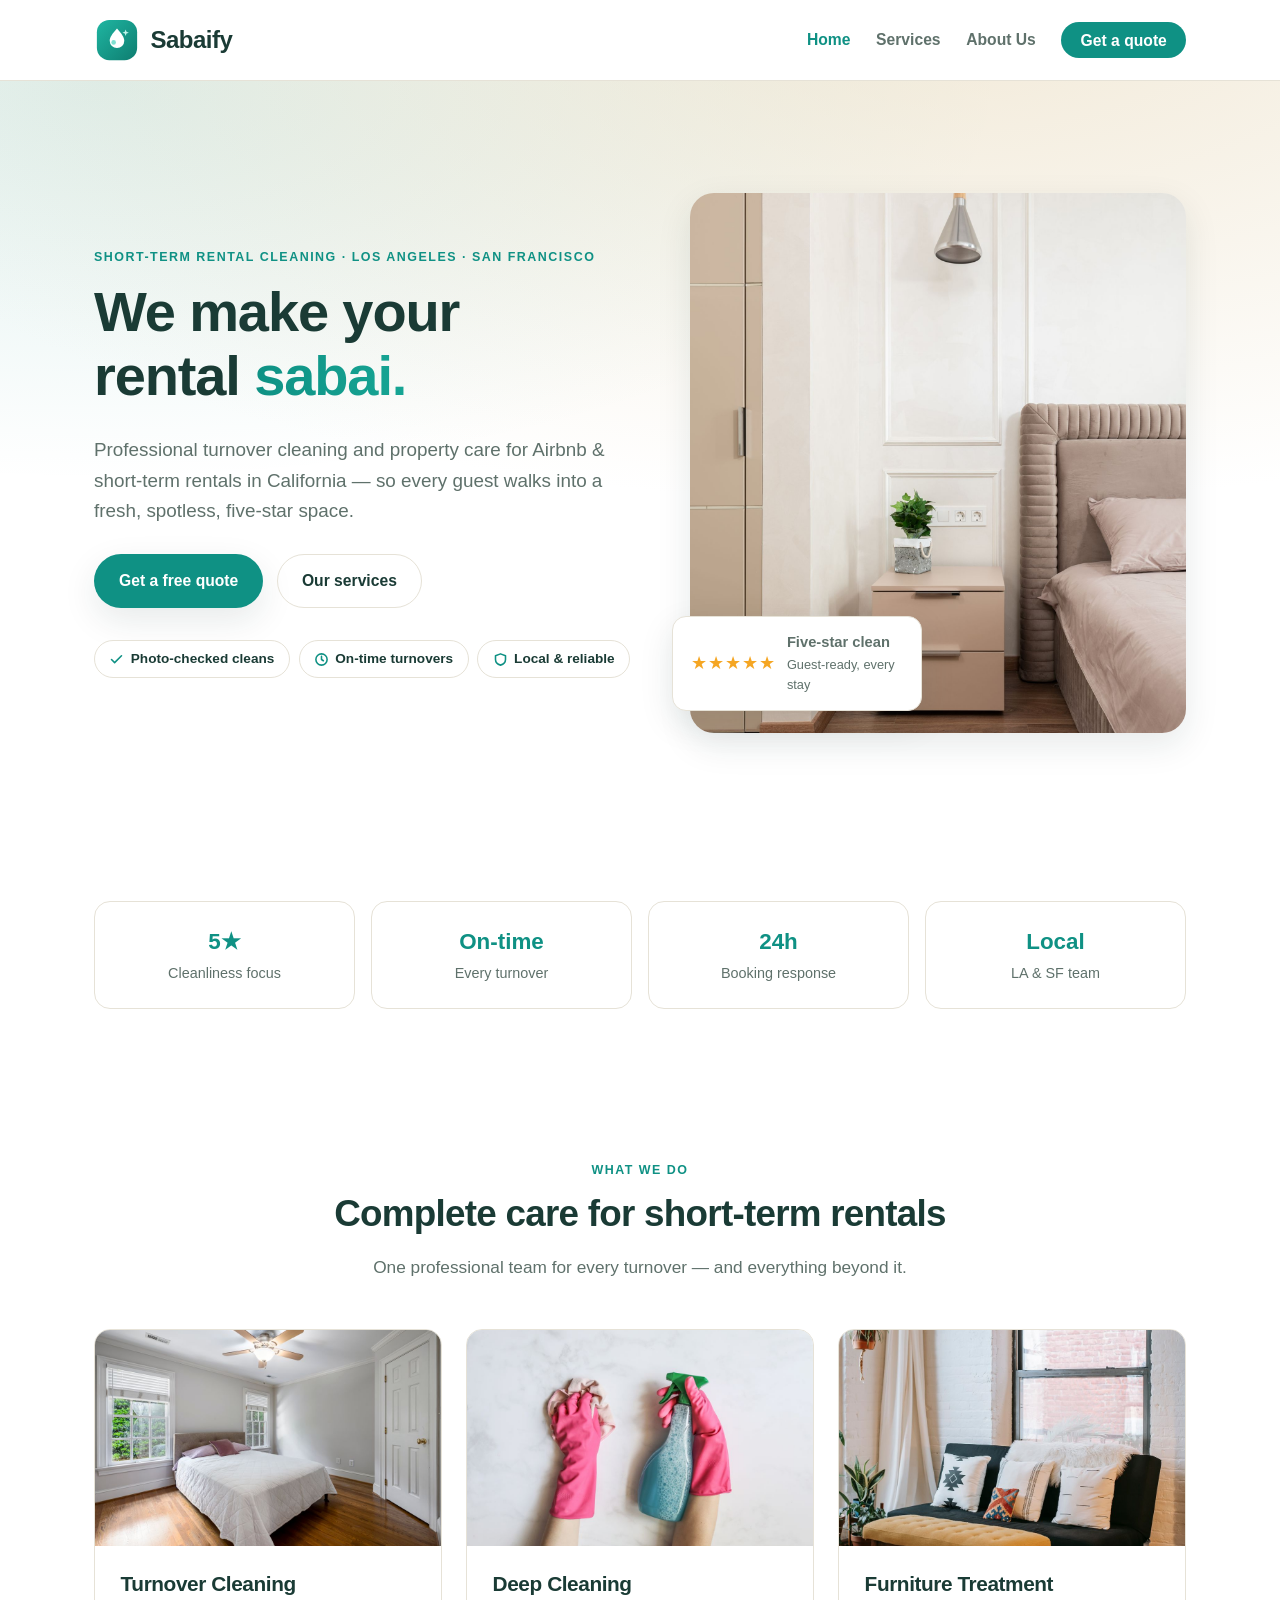
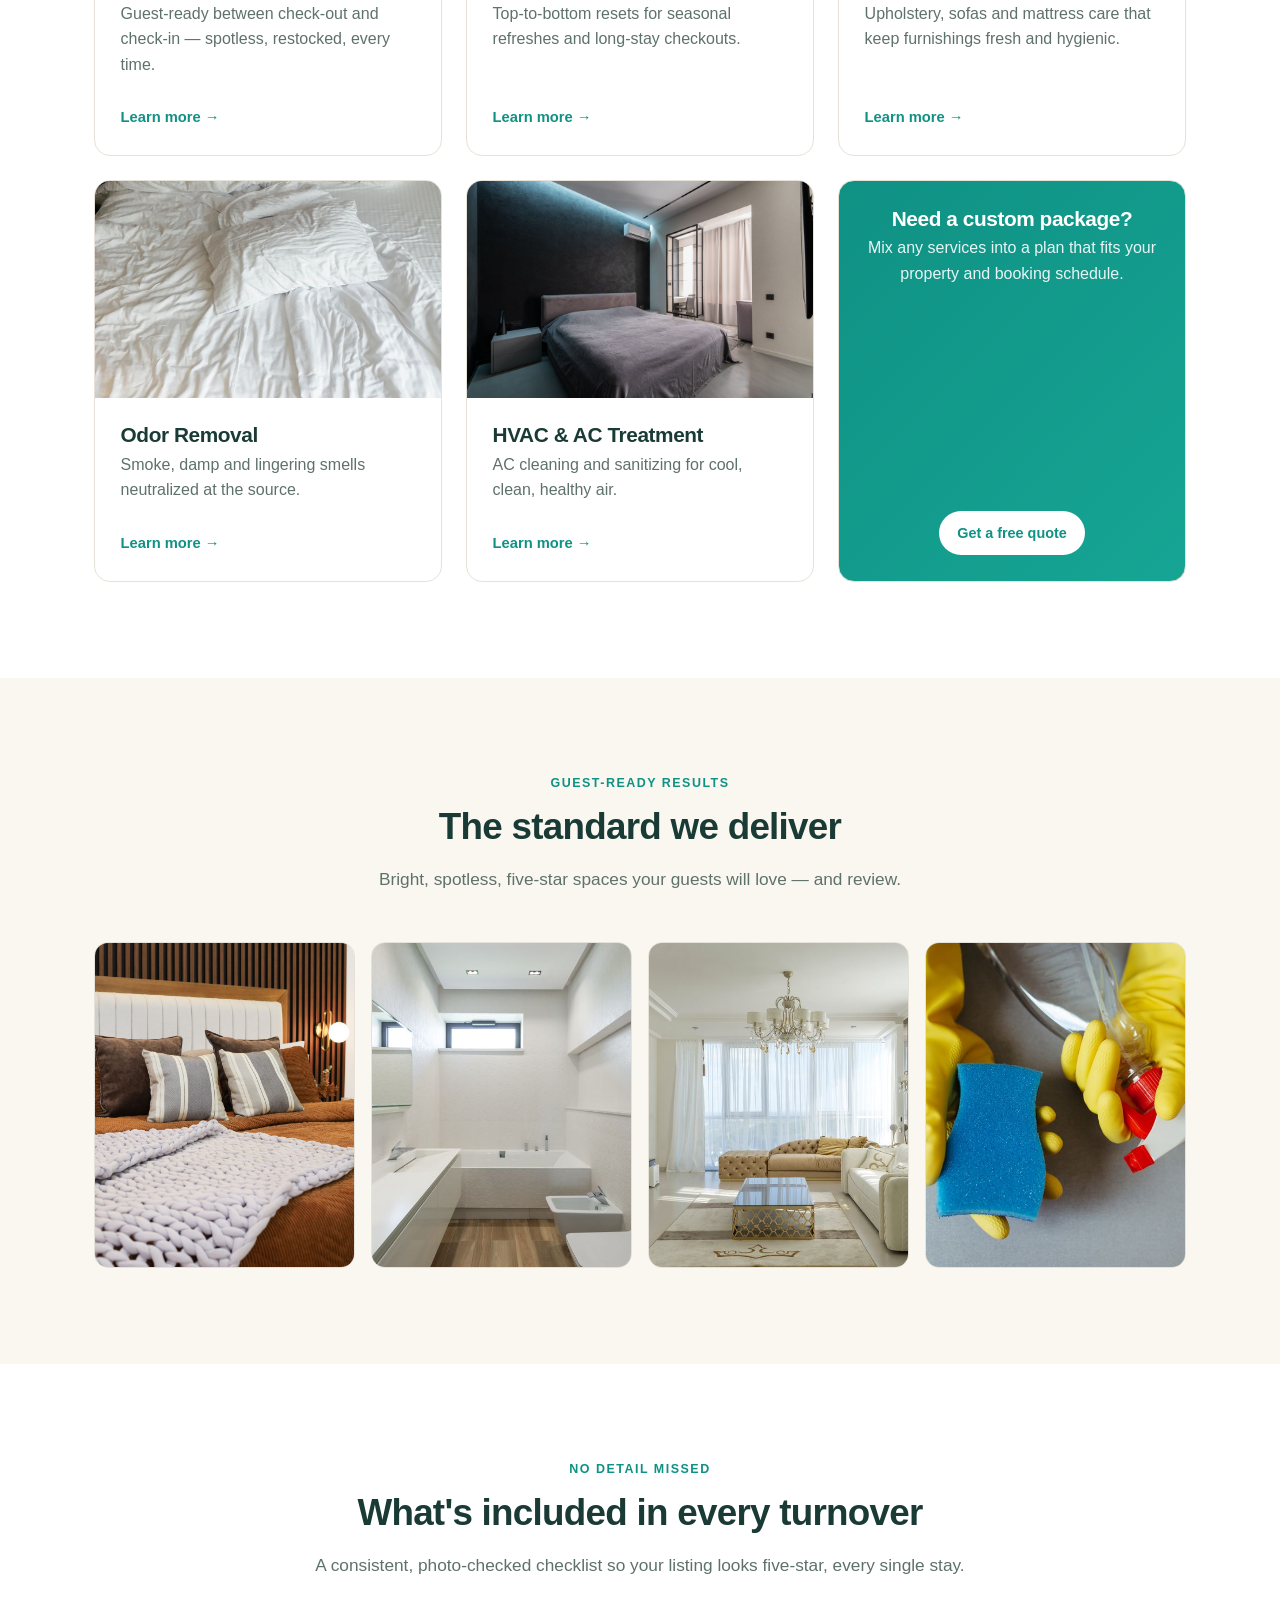
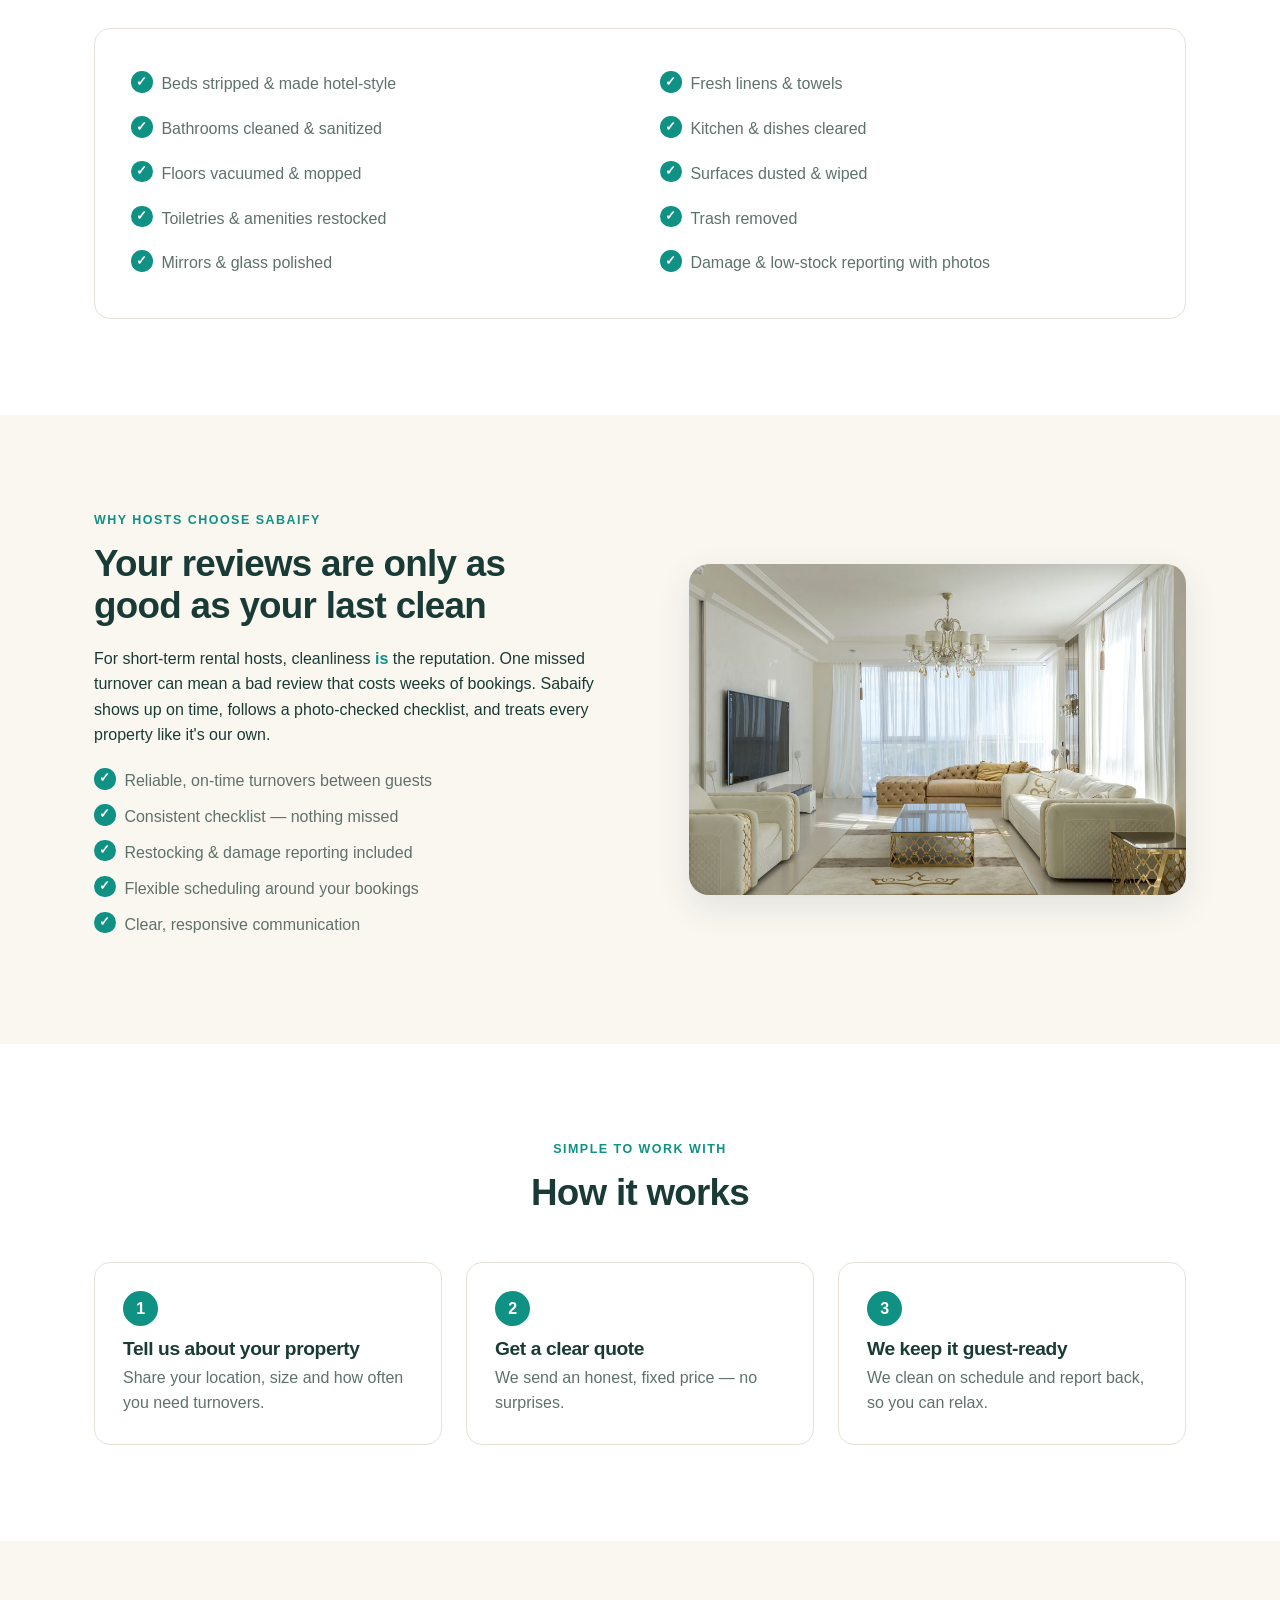
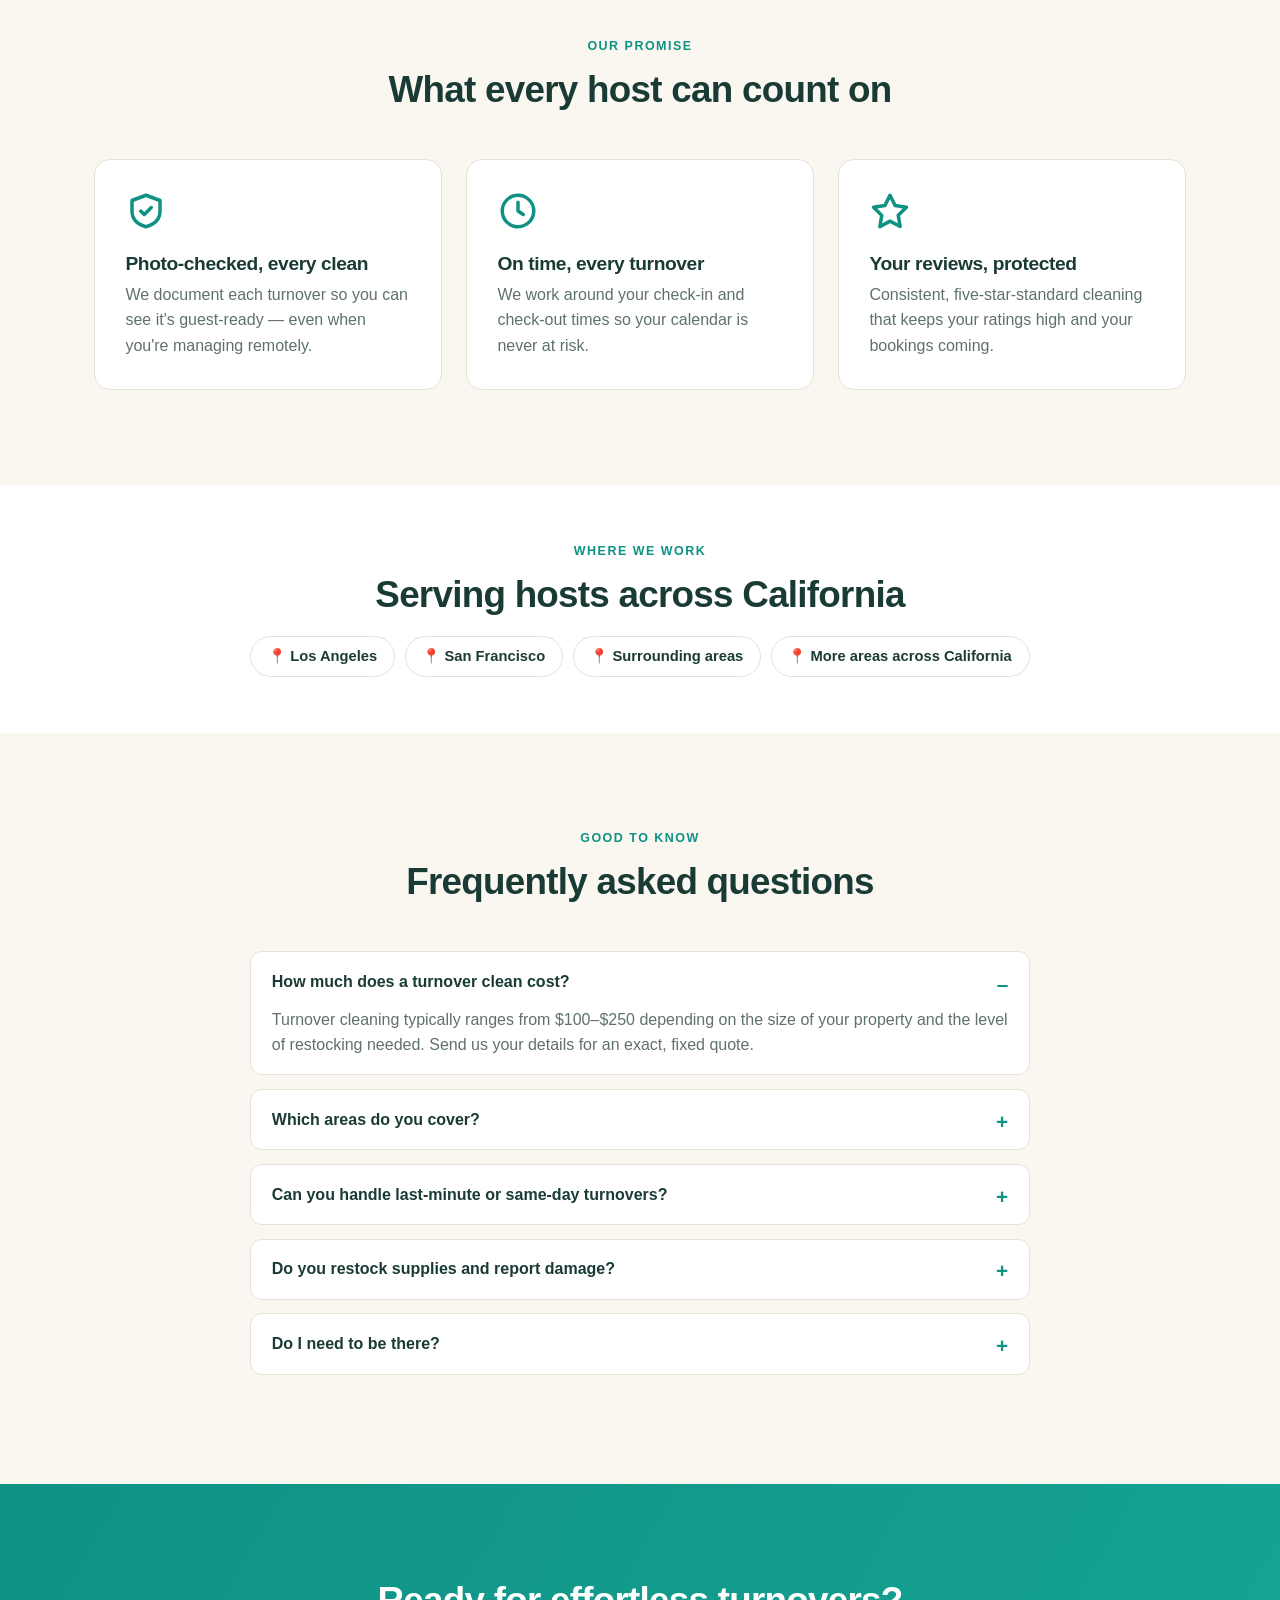
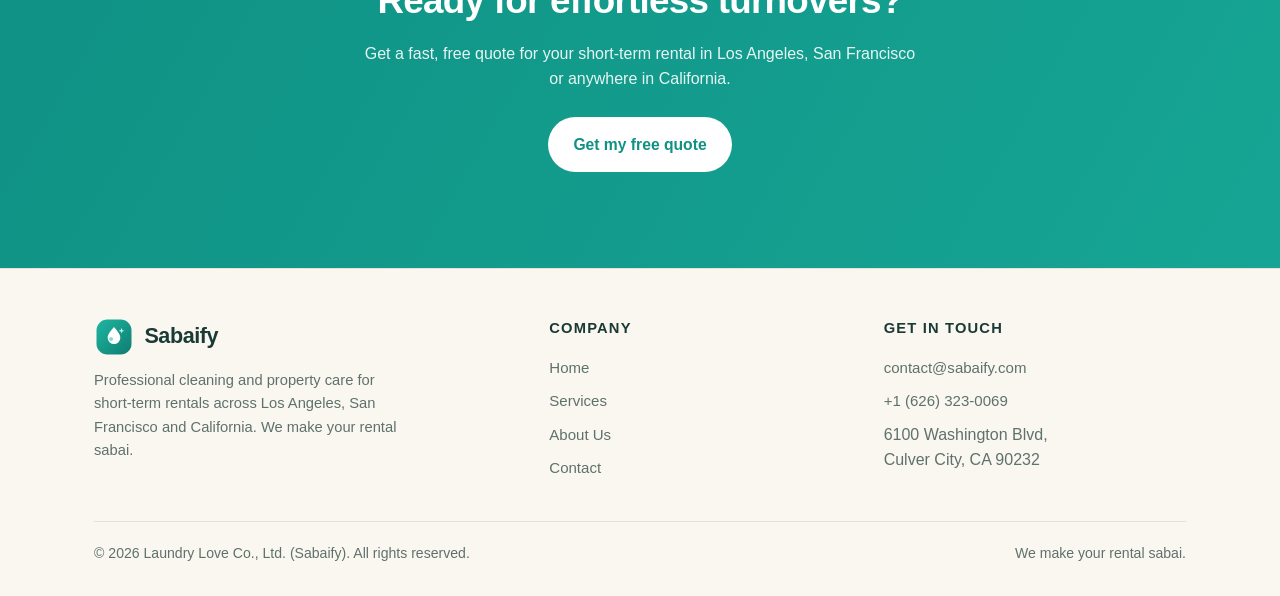
==== commit 45b121c1: "Sabaify: convert market from Thailand to USA (Los Angeles & San Francisco) - Locations: Phuket→Los A" ====
--- a/index.html
+++ b/index.html
@@ -3,10 +3,10 @@
 <head>
   <meta charset="UTF-8" />
   <meta name="viewport" content="width=device-width, initial-scale=1.0" />
-  <title>Sabaify — Airbnb & Short-Term Rental Cleaning in Phuket & Koh Samui</title>
-  <meta name="description" content="Sabaify keeps your short-term rental fresh, spotless and guest-ready. Turnover cleaning, deep cleans, furniture treatment, odor removal and aircon care across Phuket, Koh Samui and Thailand." />
+  <title>Sabaify — Airbnb & Short-Term Rental Cleaning in Los Angeles & San Francisco</title>
+  <meta name="description" content="Sabaify keeps your short-term rental fresh, spotless and guest-ready. Turnover cleaning, deep cleans, furniture treatment, odor removal and AC care across Los Angeles, San Francisco and California." />
   <meta property="og:title" content="Sabaify — We make your rental sabai" />
-  <meta property="og:description" content="Professional short-term rental cleaning in Phuket, Koh Samui and across Thailand." />
+  <meta property="og:description" content="Professional short-term rental cleaning in Los Angeles, San Francisco and across California." />
   <meta property="og:type" content="website" />
   <link rel="stylesheet" href="styles.css" />
   <link rel="icon" href="data:image/svg+xml,<svg xmlns=%22http://www.w3.org/2000/svg%22 viewBox=%220 0 100 100%22><text y=%22.9em%22 font-size=%2290%22>🧼</text></svg>" />
@@ -16,18 +16,18 @@
     "@type": "LocalBusiness",
     "name": "Sabaify",
     "legalName": "Laundry Love Co., Ltd.",
-    "description": "Professional Airbnb & short-term rental cleaning — turnover cleaning, deep cleaning, furniture treatment, odor removal and aircon treatment in Phuket, Koh Samui and across Thailand.",
+    "description": "Professional Airbnb & short-term rental cleaning — turnover cleaning, deep cleaning, furniture treatment, odor removal and AC treatment in Los Angeles, San Francisco and across California.",
     "email": "contact@sabaify.com",
-    "telephone": "+66945368299",
+    "telephone": "+16263230069",
     "address": {
       "@type": "PostalAddress",
-      "streetAddress": "29/88 Narai Patong Road, Patong Subdistrict",
-      "addressLocality": "Kathu District",
-      "addressRegion": "Phuket",
-      "postalCode": "83150",
-      "addressCountry": "TH"
+      "streetAddress": "6100 Washington Blvd",
+      "addressLocality": "Culver City",
+      "addressRegion": "CA",
+      "postalCode": "90232",
+      "addressCountry": "US"
     },
-    "areaServed": ["Phuket", "Koh Samui", "Thailand"],
+    "areaServed": ["Los Angeles", "San Francisco", "California"],
     "slogan": "We make your rental sabai."
   }
   </script>
@@ -62,11 +62,11 @@
     <section class="hero">
       <div class="container hero-split">
         <div class="hero-copy">
-          <p class="eyebrow">Short-term rental cleaning · Phuket · Koh Samui</p>
+          <p class="eyebrow">Short-term rental cleaning · Los Angeles · San Francisco</p>
           <h1>We make your rental <span class="grad">sabai.</span></h1>
           <p class="lead">
             Professional turnover cleaning and property care for Airbnb &amp; short-term rentals in
-            Thailand — so every guest walks into a fresh, spotless, five-star space.
+            California — so every guest walks into a fresh, spotless, five-star space.
           </p>
           <div class="hero-actions">
             <a href="contact.html#contact" class="btn btn-primary">Get a free quote</a>
@@ -75,7 +75,7 @@
           <div class="hero-badges">
             <span class="badge"><svg viewBox="0 0 24 24" fill="none" stroke="currentColor" stroke-width="2.5" stroke-linecap="round" stroke-linejoin="round"><path d="M20 6 9 17l-5-5"/></svg> Photo-checked cleans</span>
             <span class="badge"><svg viewBox="0 0 24 24" fill="none" stroke="currentColor" stroke-width="2.5" stroke-linecap="round" stroke-linejoin="round"><circle cx="12" cy="12" r="9"/><path d="M12 7v5l3 2"/></svg> On-time turnovers</span>
-            <span class="badge"><svg viewBox="0 0 24 24" fill="none" stroke="currentColor" stroke-width="2.5" stroke-linecap="round" stroke-linejoin="round"><path d="M12 3 4 6v6c0 5 3.4 7.7 8 9 4.6-1.3 8-4 8-9V6z"/></svg> English &amp; Thai</span>
+            <span class="badge"><svg viewBox="0 0 24 24" fill="none" stroke="currentColor" stroke-width="2.5" stroke-linecap="round" stroke-linejoin="round"><path d="M12 3 4 6v6c0 5 3.4 7.7 8 9 4.6-1.3 8-4 8-9V6z"/></svg> Local &amp; reliable</span>
           </div>
         </div>
         <div class="hero-media">
@@ -95,7 +95,7 @@
           <div class="sb-item"><strong>5★</strong><span>Cleanliness focus</span></div>
           <div class="sb-item"><strong>On-time</strong><span>Every turnover</span></div>
           <div class="sb-item"><strong>24h</strong><span>Booking response</span></div>
-          <div class="sb-item"><strong>EN / TH</strong><span>Clear communication</span></div>
+          <div class="sb-item"><strong>Local</strong><span>LA &amp; SF team</span></div>
         </div>
       </div>
     </section>
@@ -137,15 +137,15 @@
             <div class="service-media"><img src="assets/img/svc-odor.jpg" alt="Fresh, odor-free bedroom" loading="lazy" /></div>
             <div class="service-body">
               <h3>Odor Removal</h3>
-              <p>Smoke, damp and lingering smells neutralised at the source.</p>
+              <p>Smoke, damp and lingering smells neutralized at the source.</p>
               <div class="service-actions"><a class="card-link" href="services.html#odor">Learn more →</a></div>
             </div>
           </article>
           <article class="service-card">
             <div class="service-media"><img src="assets/img/svc-hvac.jpg" alt="Wall-mounted air conditioner in a clean room" loading="lazy" /></div>
             <div class="service-body">
-              <h3>HVAC &amp; Aircon Treatment</h3>
-              <p>Aircon cleaning and sanitising for cool, clean, healthy air.</p>
+              <h3>HVAC &amp; AC Treatment</h3>
+              <p>AC cleaning and sanitizing for cool, clean, healthy air.</p>
               <div class="service-actions"><a class="card-link" href="services.html#hvac">Learn more →</a></div>
             </div>
           </article>
@@ -189,12 +189,12 @@
           <ul class="included-grid">
             <li>Beds stripped &amp; made hotel-style</li>
             <li>Fresh linens &amp; towels</li>
-            <li>Bathrooms cleaned &amp; sanitised</li>
+            <li>Bathrooms cleaned &amp; sanitized</li>
             <li>Kitchen &amp; dishes cleared</li>
             <li>Floors vacuumed &amp; mopped</li>
             <li>Surfaces dusted &amp; wiped</li>
             <li>Toiletries &amp; amenities restocked</li>
-            <li>Rubbish removed</li>
+            <li>Trash removed</li>
             <li>Mirrors &amp; glass polished</li>
             <li>Damage &amp; low-stock reporting with photos</li>
           </ul>
@@ -214,7 +214,7 @@
             <li>Consistent checklist — nothing missed</li>
             <li>Restocking &amp; damage reporting included</li>
             <li>Flexible scheduling around your bookings</li>
-            <li>English &amp; Thai communication</li>
+            <li>Clear, responsive communication</li>
           </ul>
         </div>
         <div class="feature-media">
@@ -269,12 +269,12 @@
     <section class="section-sm">
       <div class="container" style="text-align:center;">
         <p class="eyebrow">Where we work</p>
-        <h2 style="margin-bottom:0.5rem;">Serving hosts across Thailand</h2>
+        <h2 style="margin-bottom:0.5rem;">Serving hosts across California</h2>
         <div class="areas" style="justify-content:center;">
-          <span class="area-pill">📍 Phuket</span>
-          <span class="area-pill">📍 Koh Samui</span>
-          <span class="area-pill">📍 Surrounding islands</span>
-          <span class="area-pill">📍 More areas across Thailand</span>
+          <span class="area-pill">📍 Los Angeles</span>
+          <span class="area-pill">📍 San Francisco</span>
+          <span class="area-pill">📍 Surrounding areas</span>
+          <span class="area-pill">📍 More areas across California</span>
         </div>
       </div>
     </section>
@@ -287,8 +287,8 @@
           <h2>Frequently asked questions</h2>
         </div>
         <div class="faq">
-          <details open><summary>How much does a turnover clean cost?</summary><p>Turnover cleaning typically ranges from ฿800–฿1,500 depending on the size of your property and the level of restocking needed. Send us your details for an exact, fixed quote.</p></details>
-          <details><summary>Which areas do you cover?</summary><p>We serve short-term rentals in Phuket, Koh Samui, the surrounding islands, and more areas across Thailand. Not sure if we cover you? Just ask.</p></details>
+          <details open><summary>How much does a turnover clean cost?</summary><p>Turnover cleaning typically ranges from $100–$250 depending on the size of your property and the level of restocking needed. Send us your details for an exact, fixed quote.</p></details>
+          <details><summary>Which areas do you cover?</summary><p>We serve short-term rentals in Los Angeles, San Francisco, the surrounding areas, and more areas across California. Not sure if we cover you? Just ask.</p></details>
           <details><summary>Can you handle last-minute or same-day turnovers?</summary><p>Wherever possible, yes. We build flexible schedules around your bookings — tell us your calendar and we'll do our best to fit tight turnarounds.</p></details>
           <details><summary>Do you restock supplies and report damage?</summary><p>Yes. Restocking of toiletries and amenities is included, and we report any damage or low-stock items with photos so you're always in the loop.</p></details>
           <details><summary>Do I need to be there?</summary><p>No. Most hosts manage remotely. We arrange secure access and keep you updated, so you never have to be on-site.</p></details>
@@ -300,7 +300,7 @@
     <section class="section cta-band">
       <div class="container">
         <h2>Ready for effortless turnovers?</h2>
-        <p>Get a fast, free quote for your short-term rental in Phuket, Koh Samui or anywhere in Thailand.</p>
+        <p>Get a fast, free quote for your short-term rental in Los Angeles, San Francisco or anywhere in California.</p>
         <a href="contact.html#contact" class="btn btn-white">Get my free quote</a>
       </div>
     </section>
@@ -320,7 +320,7 @@
             </svg>
             <span class="brand-name">Sabaify</span>
           </div>
-          <p class="footer-about">Professional cleaning and property care for short-term rentals across Phuket, Koh Samui and Thailand. We make your rental sabai.</p>
+          <p class="footer-about">Professional cleaning and property care for short-term rentals across Los Angeles, San Francisco and California. We make your rental sabai.</p>
         </div>
         <div class="footer-col">
           <h4>Company</h4>
@@ -335,8 +335,8 @@
           <h4>Get in touch</h4>
           <ul>
             <li><a href="mailto:contact@sabaify.com">contact@sabaify.com</a></li>
-            <li><a href="tel:+66945368299">+66 94 536 8299</a></li>
-            <li>29/88 Narai Patong Road, Patong,<br />Kathu District, Phuket 83150, Thailand</li>
+            <li><a href="tel:+16263230069">+1 (626) 323-0069</a></li>
+            <li>6100 Washington Blvd,<br />Culver City, CA 90232</li>
           </ul>
         </div>
       </div>
--- a/styles.css
+++ b/styles.css
@@ -2,9 +2,9 @@
 :root {
   --bg: #ffffff;
   --surface: #ffffff;
-  --bg-alt: #f7f3ea;        /* warm sand */
-  --ink: #14342f;           /* deep teal-black */
-  --ink-soft: #5a6b66;
+  --bg-alt: #faf7f1;        /* warm sand (light) */
+  --ink: #1a3b35;           /* deep teal (softened) */
+  --ink-soft: #5f716b;
   --brand: #0f9184;         /* fresh teal */
   --brand-2: #16a594;       /* light teal */
   --sand: #e7d8b8;          /* accent sand */
@@ -22,8 +22,8 @@
   }
 }
 :root[data-theme="light"] {
-  --bg: #ffffff; --surface: #ffffff; --bg-alt: #f7f3ea;
-  --ink: #14342f; --ink-soft: #5a6b66; --brand: #0f9184; --brand-2: #16a594;
+  --bg: #ffffff; --surface: #ffffff; --bg-alt: #faf7f1;
+  --ink: #1a3b35; --ink-soft: #5f716b; --brand: #0f9184; --brand-2: #16a594;
   --sand: #e7d8b8; --line: #e6e2d7; --shadow: 0 12px 34px rgba(20,52,47,0.10);
 }
 :root[data-theme="dark"] {
@@ -216,21 +216,21 @@
 .form-note { font-size: 0.85rem; color: var(--ink-soft); text-align: center; margin: 0.75rem 0 0; }
 .form-note a { color: var(--brand); }
 
-/* Footer */
-.site-footer { background: #0c1a17; color: #cfd8d3; padding: 3rem 0 2rem; }
+/* Footer (light, palette-matched) */
+.site-footer { background: var(--bg-alt); color: var(--ink-soft); padding: 3rem 0 2rem; border-top: 1px solid var(--line); }
 .footer-top { display: grid; grid-template-columns: 1.4fr 1fr 1fr; gap: 2rem; margin-bottom: 2rem; }
-.site-footer .brand { color: #fff; margin-bottom: 0.75rem; }
+.site-footer .brand { color: var(--ink); margin-bottom: 0.75rem; }
 .site-footer .brand-logo { width: 40px; height: 40px; }
 .site-footer .brand-name { font-size: 1.35rem; }
-.footer-about { color: #a9b8b2; font-size: 0.92rem; max-width: 320px; }
-.footer-col h4 { color: #fff; font-size: 0.92rem; text-transform: uppercase; letter-spacing: 0.08em; margin: 0 0 0.9rem; }
+.footer-about { color: var(--ink-soft); font-size: 0.92rem; max-width: 320px; }
+.footer-col h4 { color: var(--ink); font-size: 0.92rem; text-transform: uppercase; letter-spacing: 0.08em; margin: 0 0 0.9rem; }
 .footer-col ul { list-style: none; margin: 0; padding: 0; }
 .footer-col li { margin-bottom: 0.5rem; }
-.footer-col a { color: #cfd8d3; font-size: 0.94rem; }
-.footer-col a:hover { color: #fff; }
-.footer-bottom { border-top: 1px solid rgba(255,255,255,0.12); padding-top: 1.25rem;
+.footer-col a { color: var(--ink-soft); font-size: 0.94rem; }
+.footer-col a:hover { color: var(--brand); }
+.footer-bottom { border-top: 1px solid var(--line); padding-top: 1.25rem;
   display: flex; justify-content: space-between; flex-wrap: wrap; gap: 0.5rem;
-  color: #93a49d; font-size: 0.88rem; }
+  color: var(--ink-soft); font-size: 0.88rem; }
 
 /* Responsive */
 @media (max-width: 860px) {
